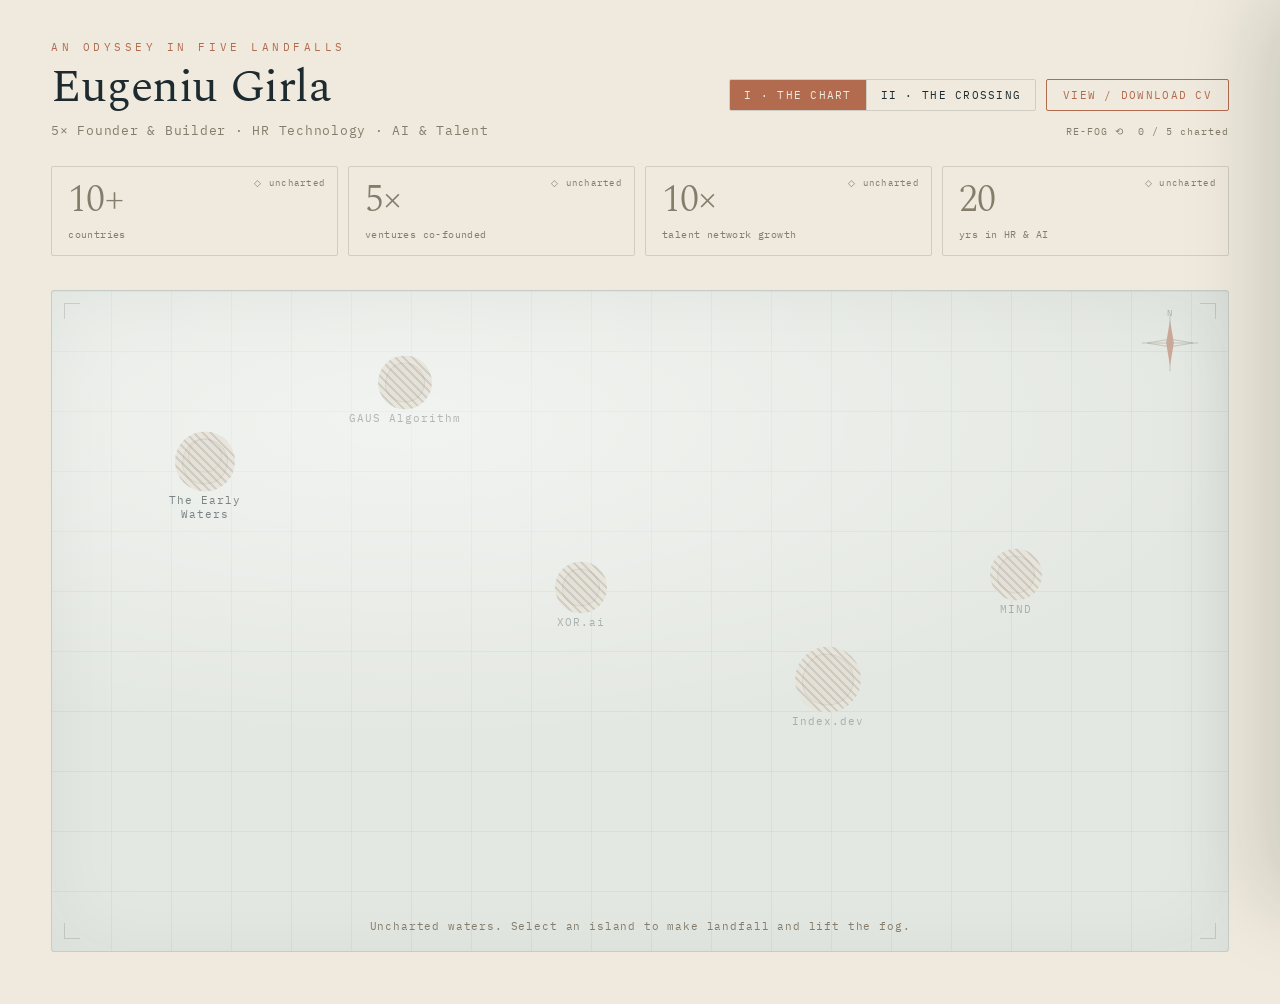
==== index.html @ f1842bf2 "Interactive CV — An Odyssey in Five Landfalls Self-contained static site (index.html): two explore m" ====
<!DOCTYPE html>
<html lang="en">
<head>
<meta charset="utf-8">
<meta name="viewport" content="width=device-width, initial-scale=1">
<title>Eugeniu Girla — An Odyssey in Five Landfalls</title>
<meta name="description" content="Eugeniu Girla — 5× Founder & Builder · HR Technology · AI & Talent. An interactive CV charted across twenty years, from Moldova to Athens.">
<meta property="og:title" content="Eugeniu Girla — An Odyssey in Five Landfalls">
<meta property="og:description" content="5× Founder & Builder · HR Technology · AI & Talent. An interactive CV charted across twenty years.">
<meta property="og:type" content="website">
<link rel="preconnect" href="https://fonts.googleapis.com">
<link rel="preconnect" href="https://fonts.gstatic.com" crossorigin>
<link href="https://fonts.googleapis.com/css2?family=Spectral:ital,wght@0,300;0,400;0,500;0,600;1,300;1,400&family=IBM+Plex+Mono:wght@400;500&display=swap" rel="stylesheet">
<style>
  *{box-sizing:border-box;margin:0;padding:0}
  html,body{width:100%}
  body{background:#efeadd;-webkit-font-smoothing:antialiased;text-rendering:optimizeLegibility;font-family:'Spectral',Georgia,serif}
  button{font-family:inherit;cursor:pointer;border:none;background:none;color:inherit}
  ul{list-style:none}
  ::selection{background:rgba(180,90,55,0.18)}
  a{color:inherit}
  @keyframes odSheen{0%,100%{opacity:.35}50%{opacity:.7}}
  @keyframes odFog{0%{transform:translateX(0)}100%{transform:translateX(6px)}}
  @keyframes odBob{0%,100%{transform:translateY(0)}50%{transform:translateY(-3px)}}
  @keyframes odRing{0%{transform:scale(.75);opacity:.65}100%{transform:scale(2.3);opacity:0}}
  @keyframes odUp{0%{opacity:0;transform:translateY(14px)}100%{opacity:1;transform:translateY(0)}}
  @keyframes odStar{0%,100%{opacity:.25}50%{opacity:.8}}
  @media print{
    .od-noprint{display:none !important}
    #cvModal{position:absolute !important;inset:0 !important;background:#fff !important;padding:0 !important;overflow:visible !important}
    #cvModal .od-cv{box-shadow:none !important;margin:0 !important;max-width:none !important}
    body{background:#fff !important}
  }
</style>
</head>
<body>
<div id="root"></div>

<script>
"use strict";
(function(){

  /* ----------------------------- DATA ----------------------------- */
  const ISLANDS = [
    { id:'origin', short:'The Early Waters', name:'The Early Waters', place:'Moldova · Ukraine · CEE',
      coord:'47°00′N 28°52′E', dates:'2005 – 2020', yr:'2005',
      subtitle:'Where it began — building organizations from blank sheets, long before anyone called it a venture.',
      x:13, y:30, size:46, treasure:{value:'10+',label:'countries'},
      roles:[
        {title:'AIESEC Moldova & Ukraine', period:'2005 – 2008', bullets:['Built AIESEC Moldova from a blank sheet at nineteen — still running today','As VP Talent at AIESEC Ukraine, managed 700+ people across 16 cities']},
        {title:'TalentKapital Ukraine', period:'2008 – 2010', bullets:['Co-Founder & Managing Partner — business simulation-based corporate training']},
        {title:'Kintaly / Târgul de Carieră', period:'2011 – 2019', bullets:["Co-founded one of CEE's largest career-fair businesses; events across 7 countries; sold shares in 2016"]},
        {title:'AND Training', period:'2012 – 2019', bullets:["Trainer at one of Moldova's top academies — 7+ years of leadership, sales, HR & team programs"]},
        {title:'Cluj Tech Society', period:'2019 – 2020', bullets:['IT Recruitment Community Manager for the largest free tech recruitment event in CEE']}
      ]},
    { id:'gaus', short:'GAUS Algorithm', name:'GAUS Algorithm', place:'Estonia',
      coord:'59°26′N 24°45′E', dates:'Jan 2017 – Jan 2020', yr:'2017',
      subtitle:'An AI recruitment startup in Estonia in 2017 — before AI was the world’s obsession.',
      x:30, y:17, size:40, treasure:{value:'5×',label:'ventures co-founded'},
      roles:[
        {title:'Co-Founder & CEO', period:'Jan 2017 – Jan 2020', bullets:["Co-founded one of CEE's first AI-powered IT recruitment platforms — secured funding and a place in a leading Estonian B2B accelerator","Built the matching algorithm from scratch; ran fundraising, product and go-to-market across EU and Baltic markets","Learned the full startup arc firsthand — idea to accelerator to investor conversations to pivot decisions"]}
      ]},
    { id:'xor', short:'XOR.ai', name:'XOR.ai', place:'EMEA Territory',
      coord:'47°30′N 19°02′E', dates:'Jan 2020 – Dec 2021', yr:'2020',
      subtitle:'AI-powered recruitment automation. Clients including IKEA, McDonald’s, Exxon Mobil, ManpowerGroup.',
      x:45, y:48, size:38, treasure:null,
      roles:[
        {title:'EMEA Region Director', period:'Jan 2020 – Dec 2021', bullets:["Built XOR.ai's EMEA territory from zero — no team, no pipeline, no market presence on day one","Closed enterprise accounts including MOL Group as the region's flagship client","Opened conversations about AI recruitment automation with senior HR leaders when most had never heard of it"]}
      ]},
    { id:'index', short:'Index.dev', name:'Index.dev', place:'Athens, Greece',
      coord:'37°59′N 23°44′E', dates:'Jan 2022 – Present', yr:'2022',
      subtitle:'Global platform connecting fast-scaling companies with vetted full-time remote engineers.',
      x:66, y:62, size:52, treasure:{value:'10×',label:'talent network growth'},
      roles:[
        {title:'Global Growth Partner & Board Member', period:'Jan 2025 – Present', bullets:['Drive global growth strategy including M&A — led the Codemotion.us acquisition and its full integration','Own the company’s most strategic client partnerships and revenue relationships, including the Andela partnership','Serve on the Board of Directors, shaping long-term direction and investment decisions']},
        {title:'VP of Talent Platform', period:'Jan 2024 – Feb 2025', bullets:['Grew the supply network from 2,000 to 20,000 vetted professionals — 10× in under two years','Led talent acquisition, vetting pipeline and platform product experience']},
        {title:'VP of Talent', period:'Oct 2022 – Jan 2024', bullets:['Built talent acquisition processes for a rapidly scaling global remote platform serving US, EU & UK companies']},
        {title:'Director of Sourcing', period:'Jan 2022 – Oct 2022', bullets:['Built the sourcing function from scratch as an early growth-team member']}
      ]},
    { id:'mind', short:'MIND', name:'MIND', place:'Athens, Greece',
      coord:'37°58′N 23°43′E', dates:'Jan 2025 – Present', yr:'2025',
      subtitle:'AI Talent & AI Agents platform — an Index.dev spinoff helping companies find and deploy AI talent.',
      x:82, y:46, size:38, treasure:null,
      roles:[
        {title:'Project Manager', period:'Jan 2025 – Present', bullets:['Co-building the go-to-market and operational model for a new AI-focused talent platform spinning out of Index.dev']}
      ]}
  ];

  const CAPABILITIES = ['Markets & Revenue Engines','AI-Powered HR Products','Talent Platforms','M&A & Partnerships','EMEA / CEE / MENA','Startup Ventures','Remote Teams','Training & L&D'];

  const THEME_A = {
    bg:'#efeadd', panel:'#f7f3ea', fg:'#1d2b30', fg2:'#33454b', mut:'#857c6b',
    faint:'rgba(29,43,48,0.05)', line:'rgba(29,43,48,0.15)', acc:'oklch(0.6 0.1 42)', acc2:'oklch(0.6 0.1 232)',
    sea:'#e4e8e2', fog:'rgba(29,43,48,0.12)', fogFill:'rgba(232,228,217,0.86)'
  };
  const THEME_B = {
    bg:'#141d24', panel:'#1b2730', fg:'#ece6d8', fg2:'rgba(236,230,216,0.82)', mut:'rgba(236,230,216,0.5)',
    faint:'rgba(236,230,216,0.07)', line:'rgba(236,230,216,0.18)', acc:'oklch(0.78 0.085 78)', acc2:'oklch(0.78 0.085 78)',
    sea:'#10181e', fog:'rgba(236,230,216,0.16)', fogFill:'rgba(20,29,36,0.82)'
  };
  const themeFor = m => m==='B'? THEME_B : THEME_A;

  function cvSections(){
    const exp = ISLANDS.slice().reverse().filter(i=>i.id!=='origin').map(i=>({
      head:i.name, meta:i.dates+' · '+i.place, sub:i.subtitle,
      bullets:i.roles.flatMap(r=>[r.title+' ('+r.period+')', ...r.bullets])
    }));
    const origin=ISLANDS[0];
    exp.push({head:origin.name, meta:origin.dates+' · '+origin.place, sub:origin.subtitle,
      bullets:origin.roles.map(r=>r.title+' — '+r.bullets.join('; '))});
    return [
      {title:'Profile', entries:[{head:"20 years of starting things",meta:'',sub:"A builder, not a scorekeeper — fluent in the language of HR leaders because he has been one. Currently building at board level at Index.dev and co-leading MIND, its AI talent & agents spinoff.",bullets:[]}]},
      {title:'Experience', entries:exp},
      {title:'Education', entries:[
        {head:'Academia de Studii Economice din Moldova',meta:'2015 – 2020',sub:'BASc, Food Science & Technology',bullets:[]},
        {head:'National College "Gheorghe Lazăr", Bucharest',meta:'1999 – 2003',sub:'Diploma, Social Studies',bullets:[]},
        {head:'AIESEC International',meta:'2004 – 2008',sub:'Leadership & Organisational Development',bullets:[]}
      ]},
      {title:'Certifications & Training', entries:[{head:'',meta:'',sub:'',bullets:[
        'LinkedIn Recruiter: AI-Powered Talent Acquisition','Prompt Engineering: How to Talk to the AIs',
        'Train the Trainers L1 — Edurom, Romania (2005); L2 — AIESEC International, Netherlands (2006)','Attendee — World Staffing Summit 2022'
      ]}]},
      {title:'Languages', entries:[{head:'',meta:'',sub:'',bullets:['English (C2 — Proficient)','Romanian (Native)','Russian (C2 — Proficient)','Ukrainian (B1 — Intermediate)']}]}
    ];
  }

  const ROMAN=['I','II','III','IV','V'];

  /* ----------------------------- STATE ----------------------------- */
  const state = { mode:'A', discovered:[], active:null, view:'journey', hideArrival:false };
  let lastActiveId = undefined;

  /* ----------------------------- HELPERS ----------------------------- */
  function esc(s){ return String(s).replace(/&/g,'&amp;').replace(/</g,'&lt;').replace(/>/g,'&gt;'); }
  function node(html){ const t=document.createElement('template'); t.innerHTML=html.trim(); return t.content.firstElementChild; }

  /* ----------------------------- ACTIONS ----------------------------- */
  function selectIsland(id){
    const idx=ISLANDS.findIndex(i=>i.id===id);
    const disc=state.discovered;
    if(state.mode==='B'){
      const nextIdx=ISLANDS.findIndex(i=>!disc.includes(i.id));
      if(!(disc.includes(id) || idx===nextIdx)) return;
    }
    if(!disc.includes(id)) state.discovered=[...disc,id];
    state.active=id; state.hideArrival=true; update();
  }
  function sail(){ const next=ISLANDS.find(i=>!state.discovered.includes(i.id)); if(next) selectIsland(next.id); }
  function closePanel(){ state.active=null; state.hideArrival=false; update(); }
  function pickMode(m){ state.mode=m; state.active=null; update(); }
  function reset(){ state.discovered=[]; state.active=null; state.hideArrival=false; update(); }
  function openCV(){ state.view='cv'; update(); }
  function closeCV(){ state.view='journey'; update(); }
  function hideArrivalFn(){ state.hideArrival=true; update(); }

  /* ----------------------------- COMPUTE ----------------------------- */
  function compute(){
    const t=themeFor(state.mode); const disc=state.discovered;
    const A=state.mode==='A', B=state.mode==='B';
    const nextIdx=ISLANDS.findIndex(i=>!disc.includes(i.id));
    const allDiscovered = disc.length===ISLANDS.length;
    let lastReached=-1; ISLANDS.forEach((i,k)=>{ if(disc.includes(i.id)) lastReached=k; });

    const isles = ISLANDS.map((i,idx)=>{
      const found = disc.includes(i.id);
      const hint = !found && idx===nextIdx;
      return { idx, found, hint,
        fill: found? t.acc2 : 'rgba(120,120,120,0.25)',
        stroke: found? t.acc2 : t.mut,
        peak: found? t.acc : 'transparent',
        fogOp: found?0:1, labelOp: found?1:(hint?0.55:0.3), coordOp: found?0.9:0,
        nodeFill: found? t.acc : 'transparent',
        nodeStroke: found? t.acc : (hint? t.acc : t.mut),
        nodeGlow: found? '0 0 12px '+t.acc : 'none',
        yrOp: found?0.9:0
      };
    });

    const routePoints = ISLANDS.filter(i=>disc.includes(i.id)).map(i=>i.x+','+i.y).join(' ');
    const treasures = [
      {value:'10+',label:'countries', island:'origin'},
      {value:'5×',label:'ventures co-founded', island:'gaus'},
      {value:'10×',label:'talent network growth', island:'index'},
      {value:'20',label:'yrs in HR & AI', island:null}
    ].map(tr=>{
      const got = tr.island? disc.includes(tr.island) : allDiscovered;
      return {...tr, got,
        bg: got? (B?'rgba(236,230,216,0.05)':'rgba(180,90,55,0.06)') : 'transparent',
        fg: got? t.acc : t.mut, tag: got? t.acc : t.mut,
        stateTxt: got? '◆ secured' : '◇ uncharted'
      };
    });

    const active = state.active ? ISLANDS.find(i=>i.id===state.active) : null;
    const panelOpen = !!active;
    const baseEdge = 100/(ISLANDS.length*2);
    const litFrac = lastReached<0?0: lastReached/(ISLANDS.length-1);
    const shipLeft = lastReached<0? baseEdge : ((lastReached+0.5)/ISLANDS.length*100);
    const nextName = nextIdx>=0? ISLANDS[nextIdx].short : '';

    return {
      t, A, B, isles, treasures, routePoints, active, panelOpen, allDiscovered, lastReached,
      progressText: disc.length+' / '+ISLANDS.length+' charted',
      captionA: allDiscovered? 'All landfalls charted. The route runs from Moldova to Athens.' : 'Uncharted waters. Select an island to make landfall and lift the fog.',
      captionB: allDiscovered? 'The crossing is complete — five landfalls, one builder, twenty years.' : (lastReached<0? 'A linear crossing from the early waters to Athens. Sail one landfall at a time.' : 'Currently at '+ISLANDS[lastReached].short+'. The horizon holds '+(ISLANDS.length-disc.length)+' more.'),
      canSail: !allDiscovered,
      sailLabel: lastReached<0? 'Begin the crossing →' : ('Sail to '+nextName+' →'),
      baseEdge, litFrac, shipLeft,
      showArrival: allDiscovered && !panelOpen && !state.hideArrival && state.view==='journey',
      showCV: state.view==='cv'
    };
  }

  /* ----------------------------- BUILD (once) ----------------------------- */
  const root=document.getElementById('root');
  const R={};

  function buildVars(t){
    return `--bg:${t.bg};--panel:${t.panel};--fg:${t.fg};--fg2:${t.fg2};--mut:${t.mut};--faint:${t.faint};--line:${t.line};--acc:${t.acc};--acc2:${t.acc2};--sea:${t.sea};--fog:${t.fog};--fogFill:${t.fogFill}`;
  }

  function build(){
    const t=THEME_A;
    R.wrap = node(`<div style="${buildVars(t)};min-height:100vh;width:100%;background:var(--bg);color:var(--fg);transition:background .7s ease,color .7s ease;position:relative;overflow:hidden"></div>`);

    // stars (mode B)
    R.stars = node(`<div style="position:absolute;inset:0;pointer-events:none;display:none;background:radial-gradient(1px 1px at 12% 22%,rgba(236,230,216,.7),transparent),radial-gradient(1px 1px at 28% 64%,rgba(236,230,216,.5),transparent),radial-gradient(1px 1px at 47% 14%,rgba(236,230,216,.6),transparent),radial-gradient(1px 1px at 63% 78%,rgba(236,230,216,.45),transparent),radial-gradient(1px 1px at 78% 34%,rgba(236,230,216,.6),transparent),radial-gradient(1px 1px at 88% 60%,rgba(236,230,216,.5),transparent),radial-gradient(1px 1px at 55% 46%,rgba(236,230,216,.4),transparent),radial-gradient(1px 1px at 36% 88%,rgba(236,230,216,.5),transparent);animation:odStar 7s ease-in-out infinite"></div>`);
    R.wrap.appendChild(R.stars);

    buildHeader();
    buildLedger();
    buildStage();
    buildPanel();
    buildArrival();
    buildCV();

    root.appendChild(R.wrap);

    // global escape
    document.addEventListener('keydown',e=>{
      if(e.key!=='Escape') return;
      if(state.view==='cv') closeCV();
      else if(state.active) closePanel();
      else if(!state.hideArrival) hideArrivalFn();
    });
  }

  function buildHeader(){
    R.header = node(`
    <header class="od-noprint" style="position:relative;z-index:5;display:flex;flex-wrap:wrap;gap:18px 32px;align-items:flex-end;justify-content:space-between;padding:clamp(20px,3.4vw,40px) clamp(20px,4vw,56px) 0">
      <div>
        <div style="font-family:'IBM Plex Mono',monospace;font-size:11px;letter-spacing:.32em;text-transform:uppercase;color:var(--acc);margin-bottom:10px">An Odyssey in Five Landfalls</div>
        <h1 style="font-weight:400;font-size:clamp(28px,4.4vw,46px);line-height:1;letter-spacing:-.01em">Eugeniu Girla</h1>
        <div style="font-family:'IBM Plex Mono',monospace;font-size:clamp(10px,1.05vw,12.5px);letter-spacing:.06em;color:var(--mut);margin-top:12px">5× Founder &amp; Builder · HR Technology · AI &amp; Talent</div>
      </div>
      <div style="display:flex;flex-direction:column;align-items:flex-end;gap:14px">
        <div style="display:flex;align-items:center;gap:10px;flex-wrap:wrap;justify-content:flex-end">
          <div style="display:flex;border:1px solid var(--line);border-radius:2px;overflow:hidden">
            <button data-r="segA" style="padding:8px 14px;font-family:'IBM Plex Mono',monospace;font-size:10.5px;letter-spacing:.12em;text-transform:uppercase;transition:.3s">I · The Chart</button>
            <button data-r="segB" style="padding:8px 14px;font-family:'IBM Plex Mono',monospace;font-size:10.5px;letter-spacing:.12em;text-transform:uppercase;border-left:1px solid var(--line);transition:.3s">II · The Crossing</button>
          </div>
          <button data-r="cvBtn" style="padding:8px 16px;border:1px solid var(--acc);border-radius:2px;font-family:'IBM Plex Mono',monospace;font-size:10.5px;letter-spacing:.12em;text-transform:uppercase;color:var(--acc);transition:.3s">View / Download CV</button>
        </div>
        <div style="display:flex;align-items:center;gap:14px">
          <button data-r="summaryBtn" style="font-family:'IBM Plex Mono',monospace;font-size:10px;letter-spacing:.1em;text-transform:uppercase;color:var(--acc);text-decoration:underline;text-underline-offset:3px;display:none">Voyage Summary</button>
          <button data-r="resetBtn" style="font-family:'IBM Plex Mono',monospace;font-size:10px;letter-spacing:.1em;text-transform:uppercase;color:var(--mut)">Re-fog ⟲</button>
          <div data-r="progress" style="font-family:'IBM Plex Mono',monospace;font-size:10px;letter-spacing:.1em;color:var(--mut)"></div>
        </div>
      </div>
    </header>`);
    R.wrap.appendChild(R.header);
    R.segA=R.header.querySelector('[data-r="segA"]');
    R.segB=R.header.querySelector('[data-r="segB"]');
    R.progress=R.header.querySelector('[data-r="progress"]');
    R.summaryBtn=R.header.querySelector('[data-r="summaryBtn"]');
    R.segA.onclick=()=>pickMode('A');
    R.segB.onclick=()=>pickMode('B');
    R.header.querySelector('[data-r="cvBtn"]').onclick=openCV;
    R.header.querySelector('[data-r="resetBtn"]').onclick=reset;
    R.summaryBtn.onclick=()=>{ state.active=null; state.hideArrival=false; update(); };
  }

  function buildLedger(){
    R.ledger = node(`<div class="od-noprint" style="position:relative;z-index:5;display:flex;flex-wrap:wrap;gap:10px;padding:clamp(18px,2.4vw,28px) clamp(20px,4vw,56px) clamp(6px,1.4vw,16px)"></div>`);
    R.treasureEls=[];
    [0,1,2,3].forEach(()=>{
      const el=node(`
      <div style="flex:1 1 150px;min-width:140px;border:1px solid var(--line);border-radius:2px;padding:14px 16px;transition:.5s ease;position:relative;overflow:hidden">
        <div data-r="tag" style="position:absolute;top:10px;right:12px;font-family:'IBM Plex Mono',monospace;font-size:9px;letter-spacing:.14em"></div>
        <div data-r="val" style="font-weight:300;font-size:clamp(26px,3.4vw,38px);line-height:1;letter-spacing:-.02em;transition:.5s"></div>
        <div data-r="lbl" style="font-family:'IBM Plex Mono',monospace;font-size:10px;letter-spacing:.04em;color:var(--mut);margin-top:9px"></div>
      </div>`);
      R.ledger.appendChild(el);
      R.treasureEls.push({box:el, tag:el.querySelector('[data-r="tag"]'), val:el.querySelector('[data-r="val"]'), lbl:el.querySelector('[data-r="lbl"]')});
    });
    R.wrap.appendChild(R.ledger);
  }

  function buildStage(){
    R.main = node(`<main style="position:relative;z-index:4;padding:clamp(6px,1.6vw,18px) clamp(20px,4vw,56px) clamp(28px,4vw,56px)"></main>`);
    buildChart();
    buildCrossing();
    R.main.appendChild(R.chart);
    R.main.appendChild(R.crossing);
    R.wrap.appendChild(R.main);
  }

  function buildChart(){
    const tA=THEME_A;
    R.chart = node(`
    <div style="${buildVars(tA)};position:relative;width:100%;aspect-ratio:16/9;min-height:380px;border:1px solid var(--line);border-radius:3px;background:var(--sea);overflow:hidden;box-shadow:inset 0 0 80px rgba(29,43,48,.05)">
      <div style="position:absolute;inset:0;pointer-events:none;background-image:repeating-linear-gradient(0deg,transparent,transparent 59px,var(--faint) 59px,var(--faint) 60px),repeating-linear-gradient(90deg,transparent,transparent 59px,var(--faint) 59px,var(--faint) 60px)"></div>
      <div style="position:absolute;inset:0;pointer-events:none;background:radial-gradient(120% 80% at 30% 20%,rgba(255,255,255,.5),transparent 60%);animation:odSheen 9s ease-in-out infinite"></div>
      <div style="position:absolute;top:12px;left:12px;width:16px;height:16px;border-top:1px solid var(--line);border-left:1px solid var(--line)"></div>
      <div style="position:absolute;top:12px;right:12px;width:16px;height:16px;border-top:1px solid var(--line);border-right:1px solid var(--line)"></div>
      <div style="position:absolute;bottom:12px;left:12px;width:16px;height:16px;border-bottom:1px solid var(--line);border-left:1px solid var(--line)"></div>
      <div style="position:absolute;bottom:12px;right:12px;width:16px;height:16px;border-bottom:1px solid var(--line);border-right:1px solid var(--line)"></div>
      <div style="position:absolute;top:20px;right:26px;width:64px;height:64px;opacity:.5">
        <svg viewBox="0 0 100 100" style="width:100%;height:100%">
          <line x1="50" y1="6" x2="50" y2="94" stroke="var(--mut)" stroke-width="1"></line>
          <line x1="6" y1="50" x2="94" y2="50" stroke="var(--mut)" stroke-width="1"></line>
          <polygon points="50,14 56,50 50,86 44,50" fill="var(--acc)"></polygon>
          <polygon points="14,50 50,44 86,50 50,56" fill="none" stroke="var(--mut)" stroke-width="1"></polygon>
        </svg>
        <div style="position:absolute;top:-4px;left:50%;transform:translateX(-50%);font-family:'IBM Plex Mono',monospace;font-size:9px;color:var(--mut)">N</div>
      </div>
      <svg viewBox="0 0 100 100" preserveAspectRatio="none" style="position:absolute;inset:0;width:100%;height:100%;pointer-events:none">
        <polyline data-r="route" points="" fill="none" stroke="var(--acc)" stroke-width="1.2" stroke-dasharray="2.4 2.4" vector-effect="non-scaling-stroke" opacity="0.8"></polyline>
      </svg>
      <div data-r="capA" style="position:absolute;left:50%;bottom:18px;transform:translateX(-50%);font-family:'IBM Plex Mono',monospace;font-size:10.5px;letter-spacing:.08em;color:var(--mut);text-align:center;padding:0 16px"></div>
    </div>`);
    R.route=R.chart.querySelector('[data-r="route"]');
    R.capA=R.chart.querySelector('[data-r="capA"]');
    R.chartIsles=ISLANDS.map((i,idx)=>{
      const btn=node(`
      <button style="position:absolute;left:${i.x}%;top:${i.y}%;transform:translate(-50%,-50%);display:flex;flex-direction:column;align-items:center;gap:8px;width:120px">
        <span data-r="ring" style="position:absolute;top:0;width:34px;height:34px;border-radius:50%;border:1px solid var(--acc);animation:odRing 2.4s ease-out infinite;pointer-events:none;display:none"></span>
        <span style="position:relative;width:${i.size}px;height:${i.size}px;display:block;animation:odBob ${3.4+(idx%3)*0.5}s ease-in-out infinite">
          <span data-r="shape" style="position:absolute;inset:0;border-radius:46% 54% 50% 50% / 56% 50% 50% 44%;transition:.6s ease"></span>
          <span data-r="peak" style="position:absolute;inset:34% 30% 30% 40%;border-radius:50%;transition:.6s ease"></span>
          <span data-r="fog" style="position:absolute;inset:-7px;border-radius:50%;background-image:repeating-linear-gradient(45deg,var(--fog),var(--fog) 2px,transparent 2px,transparent 6px);background-color:var(--fogFill);animation:odFog 4s ease-in-out infinite alternate;transition:opacity .7s ease;pointer-events:none"></span>
        </span>
        <span data-r="label" style="font-family:'IBM Plex Mono',monospace;font-size:10.5px;letter-spacing:.1em;color:var(--fg);transition:.6s;text-align:center">${esc(i.short)}</span>
        <span data-r="coord" style="font-family:'IBM Plex Mono',monospace;font-size:8.5px;letter-spacing:.06em;color:var(--mut);transition:.6s">${esc(i.coord)}</span>
      </button>`);
      btn.onclick=()=>selectIsland(i.id);
      R.chart.appendChild(btn);
      return {ring:btn.querySelector('[data-r="ring"]'),shape:btn.querySelector('[data-r="shape"]'),peak:btn.querySelector('[data-r="peak"]'),fog:btn.querySelector('[data-r="fog"]'),label:btn.querySelector('[data-r="label"]'),coord:btn.querySelector('[data-r="coord"]')};
    });
  }

  function buildCrossing(){
    const tB=THEME_B;
    R.crossing = node(`
    <div style="${buildVars(tB)};display:none;position:relative;width:100%;padding:clamp(40px,8vw,90px) 2% clamp(20px,4vw,40px)">
      <div style="position:relative;display:flex;align-items:flex-start;justify-content:space-between;gap:6px">
        <div data-r="base" style="position:absolute;top:13px;height:1px;background:var(--line)"></div>
        <div data-r="lit" style="position:absolute;top:13px;height:1px;background:var(--acc);transform-origin:left center;transition:transform .7s ease;box-shadow:0 0 10px var(--acc)"></div>
        <div data-r="ship" style="position:absolute;top:13px;transform:translate(-50%,-50%);transition:left .7s cubic-bezier(.4,0,.2,1);animation:odBob 3.2s ease-in-out infinite;z-index:3">
          <svg viewBox="0 0 24 24" style="width:22px;height:22px"><polygon points="12,3 19,20 12,16 5,20" fill="var(--acc)"></polygon></svg>
        </div>
        <div data-r="nodes" style="display:contents"></div>
      </div>
      <div style="display:flex;flex-direction:column;align-items:center;gap:18px;margin-top:clamp(34px,5vw,60px)">
        <div data-r="capB" style="font-family:'IBM Plex Mono',monospace;font-size:10.5px;letter-spacing:.1em;color:var(--mut);text-align:center;max-width:520px;line-height:1.7"></div>
        <button data-r="sail" style="padding:13px 30px;border:1px solid var(--acc);border-radius:2px;font-family:'IBM Plex Mono',monospace;font-size:11px;letter-spacing:.16em;text-transform:uppercase;color:var(--bg);background:var(--acc);transition:.3s"></button>
      </div>
    </div>`);
    R.base=R.crossing.querySelector('[data-r="base"]');
    R.lit=R.crossing.querySelector('[data-r="lit"]');
    R.ship=R.crossing.querySelector('[data-r="ship"]');
    R.capB=R.crossing.querySelector('[data-r="capB"]');
    R.sail=R.crossing.querySelector('[data-r="sail"]');
    R.sail.onclick=sail;
    const nodesWrap=R.crossing.querySelector('[data-r="nodes"]');
    R.crossIsles=ISLANDS.map(i=>{
      const btn=node(`
      <button style="flex:1 1 0;position:relative;z-index:2;display:flex;flex-direction:column;align-items:center;gap:14px;padding-top:0">
        <span style="position:relative;width:26px;height:26px;display:flex;align-items:center;justify-content:center">
          <span data-r="ring" style="position:absolute;width:26px;height:26px;border-radius:50%;border:1px solid var(--acc);animation:odRing 2.4s ease-out infinite;display:none"></span>
          <span data-r="dot" style="width:13px;height:13px;border-radius:50%;transition:.5s"></span>
        </span>
        <span data-r="coord" style="font-family:'IBM Plex Mono',monospace;font-size:8.5px;letter-spacing:.06em;color:var(--mut);transition:.5s">${esc(i.coord)}</span>
        <span data-r="label" style="font-weight:400;font-size:clamp(12px,1.4vw,16px);color:var(--fg);transition:.5s;text-align:center;line-height:1.25">${esc(i.short)}</span>
        <span data-r="yr" style="font-family:'IBM Plex Mono',monospace;font-size:9px;letter-spacing:.05em;color:var(--mut);transition:.5s">${esc(i.yr)}</span>
      </button>`);
      btn.onclick=()=>selectIsland(i.id);
      nodesWrap.appendChild(btn);
      return {ring:btn.querySelector('[data-r="ring"]'),dot:btn.querySelector('[data-r="dot"]'),coord:btn.querySelector('[data-r="coord"]'),label:btn.querySelector('[data-r="label"]'),yr:btn.querySelector('[data-r="yr"]')};
    });
  }

  function buildPanel(){
    R.backdrop = node(`<div class="od-noprint" style="position:fixed;inset:0;z-index:40;background:rgba(15,20,24,.34);opacity:0;pointer-events:none;transition:opacity .5s ease"></div>`);
    R.backdrop.onclick=closePanel;
    R.panel = node(`<aside class="od-noprint" style="${buildVars(THEME_A)};color:var(--fg)"></aside>`);
    R.panelInner = node(`<div></div>`);
    R.panel.appendChild(R.panelInner);
    R.wrap.appendChild(R.backdrop);
    R.wrap.appendChild(R.panel);
  }

  function buildArrival(){
    const t=THEME_A;
    R.arrival = node(`
    <div class="od-noprint" style="${buildVars(t)};position:fixed;inset:0;z-index:60;background:rgba(15,20,24,.5);display:none;align-items:center;justify-content:center;padding:24px">
      <div data-r="card" style="width:min(660px,94vw);max-height:90vh;overflow-y:auto;background:var(--panel);color:var(--fg);border:1px solid var(--line);border-radius:3px;padding:clamp(30px,4vw,52px);box-shadow:0 30px 90px rgba(15,20,24,.3)">
        <div style="font-family:'IBM Plex Mono',monospace;font-size:10.5px;letter-spacing:.22em;text-transform:uppercase;color:var(--acc);margin-bottom:16px">Landfall · Athens, Present Day</div>
        <h2 style="font-weight:300;font-size:clamp(26px,3.6vw,40px);line-height:1.1;letter-spacing:-.01em;margin-bottom:20px">The voyage, charted in full.</h2>
        <p style="font-weight:300;font-size:clamp(15px,1.7vw,17px);line-height:1.6;color:var(--fg2);margin-bottom:26px;text-wrap:pretty">Twenty years of starting things — from a blank-sheet AIESEC chapter at nineteen to an AI startup before the world's obsession, to building EMEA territories and a board seat. Not a scorekeeper. A builder who speaks the language of HR leaders fluently, because he has been one.</p>
        <div style="display:flex;flex-wrap:wrap;gap:8px;margin-bottom:30px">
          ${CAPABILITIES.map(cap=>`<span style="font-family:'IBM Plex Mono',monospace;font-size:10px;letter-spacing:.04em;color:var(--fg2);border:1px solid var(--line);border-radius:2px;padding:6px 11px">${esc(cap)}</span>`).join('')}
        </div>
        <div style="height:1px;background:var(--line);margin-bottom:24px"></div>
        <div style="display:flex;flex-wrap:wrap;gap:18px 28px;align-items:center;justify-content:space-between">
          <div style="display:flex;flex-direction:column;gap:6px;font-family:'IBM Plex Mono',monospace;font-size:11.5px;color:var(--fg2)">
            <a href="mailto:eugen.girla@gmail.com" style="color:var(--fg2);text-decoration:none">✉ eugen.girla@gmail.com</a>
            <a href="https://www.linkedin.com/in/eugenegarla" target="_blank" rel="noopener" style="color:var(--fg2);text-decoration:none">in/eugenegarla ↗</a>
            <span style="color:var(--mut)">+373 694 101 63 · Athens, GR</span>
          </div>
          <div style="display:flex;gap:10px">
            <button data-r="revisit" style="padding:12px 20px;border:1px solid var(--line);border-radius:2px;font-family:'IBM Plex Mono',monospace;font-size:10.5px;letter-spacing:.12em;text-transform:uppercase;color:var(--fg)">Revisit Chart</button>
            <button data-r="arrCV" style="padding:12px 22px;border:1px solid var(--acc);border-radius:2px;font-family:'IBM Plex Mono',monospace;font-size:10.5px;letter-spacing:.12em;text-transform:uppercase;color:var(--bg);background:var(--acc)">View / Download CV</button>
          </div>
        </div>
      </div>
    </div>`);
    R.arrival.onclick=hideArrivalFn;
    R.arrival.querySelector('[data-r="card"]').onclick=e=>e.stopPropagation();
    R.arrival.querySelector('[data-r="revisit"]').onclick=hideArrivalFn;
    R.arrival.querySelector('[data-r="arrCV"]').onclick=openCV;
    R.wrap.appendChild(R.arrival);
  }

  function buildCV(){
    R.cv = node(`
    <div id="cvModal" style="position:fixed;inset:0;z-index:80;background:rgba(15,20,24,.55);overflow-y:auto;padding:clamp(16px,3vw,44px);display:none">
      <div class="od-cv" style="max-width:820px;margin:0 auto;background:#fdfbf6;color:#1d2b30;border-radius:3px;padding:clamp(34px,5vw,64px);box-shadow:0 30px 90px rgba(15,20,24,.35)">
        <div class="od-noprint" style="display:flex;justify-content:flex-end;gap:10px;margin-bottom:24px">
          <button data-r="print" style="padding:10px 18px;border:1px solid oklch(0.6 0.1 42);border-radius:2px;font-family:'IBM Plex Mono',monospace;font-size:10.5px;letter-spacing:.12em;text-transform:uppercase;color:oklch(0.6 0.1 42)">Print / Save PDF</button>
          <button data-r="cvClose" style="padding:10px 18px;border:1px solid rgba(29,43,48,.2);border-radius:2px;font-family:'IBM Plex Mono',monospace;font-size:10.5px;letter-spacing:.12em;text-transform:uppercase;color:#1d2b30">Close ✕</button>
        </div>
        <h1 style="font-weight:400;font-size:34px;letter-spacing:-.01em;margin-bottom:6px">Eugeniu Girla</h1>
        <div style="font-family:'IBM Plex Mono',monospace;font-size:11px;letter-spacing:.05em;color:oklch(0.6 0.1 42);margin-bottom:6px">5× Founder &amp; Builder · HR Technology · AI &amp; Talent</div>
        <div style="font-family:'IBM Plex Mono',monospace;font-size:10.5px;color:#857c6b;margin-bottom:26px">Athens, Greece · eugen.girla@gmail.com · +373 694 101 63 · in/eugenegarla</div>
        <div style="height:2px;background:#1d2b30;margin-bottom:22px"></div>
        <div data-r="cvSecs"></div>
      </div>
    </div>`);
    const secWrap=R.cv.querySelector('[data-r="cvSecs"]');
    cvSections().forEach(sec=>{
      secWrap.appendChild(node(`
      <div style="margin-bottom:26px">
        <div style="font-family:'IBM Plex Mono',monospace;font-size:11px;letter-spacing:.18em;text-transform:uppercase;color:oklch(0.6 0.1 42);margin-bottom:14px">${esc(sec.title)}</div>
        ${sec.entries.map(e=>`
          <div style="margin-bottom:14px">
            <div style="display:flex;flex-wrap:wrap;gap:4px 14px;align-items:baseline;justify-content:space-between">
              <div style="font-weight:500;font-size:15px">${esc(e.head)}</div>
              <div style="font-family:'IBM Plex Mono',monospace;font-size:10px;color:#857c6b">${esc(e.meta)}</div>
            </div>
            ${e.sub?`<div style="font-style:italic;font-weight:300;font-size:13px;color:#4a5860;margin-top:3px">${esc(e.sub)}</div>`:''}
            ${e.bullets.map(b=>`<div style="display:flex;gap:9px;font-weight:300;font-size:13px;line-height:1.5;color:#33454b;margin-top:6px"><span style="flex:none;margin-top:7px;width:4px;height:4px;transform:rotate(45deg);background:oklch(0.6 0.1 42)"></span><span style="text-wrap:pretty">${esc(b)}</span></div>`).join('')}
          </div>`).join('')}
      </div>`));
    });
    R.cv.querySelector('[data-r="print"]').onclick=()=>window.print();
    R.cv.querySelector('[data-r="cvClose"]').onclick=closeCV;
    R.wrap.appendChild(R.cv);
  }

  /* ----------------------------- UPDATE (per state) ----------------------------- */
  function update(){
    const v=compute(); const t=v.t;

    // theme vars on wrapper, panel, arrival
    setVars(R.wrap, t); setVars(R.panel, t); setVars(R.arrival, t);

    R.stars.style.display = v.B? 'block':'none';

    // header
    R.progress.textContent = v.progressText;
    R.summaryBtn.style.display = v.allDiscovered? 'inline-block':'none';
    R.segA.style.background = v.A? t.acc:'transparent';
    R.segA.style.color = v.A? t.bg:t.fg;
    R.segB.style.background = v.B? t.acc:'transparent';
    R.segB.style.color = v.B? t.bg:t.fg;

    // ledger
    v.treasures.forEach((tr,i)=>{
      const e=R.treasureEls[i];
      e.box.style.background=tr.bg;
      e.tag.textContent=tr.stateTxt; e.tag.style.color=tr.tag;
      e.val.textContent=tr.value; e.val.style.color=tr.fg;
      e.lbl.textContent=tr.label;
    });

    // stage toggle
    R.chart.style.display = v.A? 'block':'none';
    R.crossing.style.display = v.B? 'block':'none';

    // chart islands (always theme A — visuals state-driven)
    if(v.A){
      R.route.setAttribute('points', v.routePoints);
      R.capA.textContent=v.captionA;
      v.isles.forEach((isl,i)=>{
        const e=R.chartIsles[i];
        e.ring.style.display = isl.hint? 'block':'none';
        e.shape.style.background = isl.fill;
        e.shape.style.border = '1px solid '+isl.stroke;
        e.peak.style.background = isl.peak;
        e.fog.style.opacity = isl.fogOp;
        e.label.style.opacity = isl.labelOp;
        e.coord.style.opacity = isl.coordOp;
      });
    }

    // crossing nodes
    if(v.B){
      R.base.style.left=v.baseEdge+'%'; R.base.style.right=v.baseEdge+'%';
      R.lit.style.left=v.baseEdge+'%'; R.lit.style.right=v.baseEdge+'%';
      R.lit.style.transform='scaleX('+v.litFrac+')';
      R.ship.style.left=v.shipLeft+'%';
      R.capB.textContent=v.captionB;
      R.sail.style.display=v.canSail?'inline-block':'none';
      R.sail.textContent=v.sailLabel;
      v.isles.forEach((isl,i)=>{
        const e=R.crossIsles[i];
        e.ring.style.display=isl.hint?'block':'none';
        e.dot.style.background=isl.nodeFill;
        e.dot.style.border='1px solid '+isl.nodeStroke;
        e.dot.style.boxShadow=isl.nodeGlow;
        e.coord.style.opacity=isl.coordOp;
        e.label.style.opacity=isl.labelOp;
        e.yr.style.opacity=isl.yrOp;
      });
    }

    // panel
    const open=v.panelOpen;
    R.panel.style.cssText = panelCss(v, t, open);
    setVars(R.panel, t); R.panel.style.color=t.fg;
    R.backdrop.style.opacity = open?1:0;
    R.backdrop.style.pointerEvents = open?'auto':'none';
    if(v.active && state.active!==lastActiveId){
      renderPanelContent(v.active, t);
    }
    lastActiveId = state.active;

    // arrival + cv
    R.arrival.style.display = v.showArrival? 'flex':'none';
    R.cv.style.display = v.showCV? 'block':'none';
  }

  function setVars(el,t){
    el.style.setProperty('--bg',t.bg); el.style.setProperty('--panel',t.panel);
    el.style.setProperty('--fg',t.fg); el.style.setProperty('--fg2',t.fg2);
    el.style.setProperty('--mut',t.mut); el.style.setProperty('--faint',t.faint);
    el.style.setProperty('--line',t.line); el.style.setProperty('--acc',t.acc);
    el.style.setProperty('--acc2',t.acc2); el.style.setProperty('--sea',t.sea);
    el.style.setProperty('--fog',t.fog); el.style.setProperty('--fogFill',t.fogFill);
  }

  function panelCss(v, t, open){
    if(v.A){
      return `position:fixed;top:0;right:0;z-index:50;height:100vh;width:min(460px,94vw);overflow-y:auto;background:${t.panel};border-left:1px solid ${t.line};box-shadow:-30px 0 80px rgba(15,20,24,.18);transform:translateX(${open?'0':'104%'});transition:transform .55s cubic-bezier(.4,0,.2,1);color:${t.fg}`;
    }
    return `position:fixed;top:50%;left:50%;z-index:50;width:min(580px,94vw);max-height:86vh;overflow-y:auto;background:${t.panel};border:1px solid ${t.line};border-radius:3px;box-shadow:0 30px 90px rgba(15,20,24,.4);transform:translate(-50%,-50%) scale(${open?'1':'.94'});opacity:${open?'1':'0'};pointer-events:${open?'auto':'none'};transition:.5s cubic-bezier(.4,0,.2,1);color:${t.fg}`;
  }

  function renderPanelContent(active, t){
    const idxLabel = ROMAN[ISLANDS.findIndex(i=>i.id===active.id)];
    R.panel.innerHTML = `
      <div style="display:flex;flex-direction:column;padding:clamp(28px,3vw,44px)">
        <div style="display:flex;align-items:center;justify-content:space-between;margin-bottom:26px">
          <div style="font-family:'IBM Plex Mono',monospace;font-size:10px;letter-spacing:.16em;text-transform:uppercase;color:${t.acc}">${esc(idxLabel)} · Landfall</div>
          <button data-r="pclose" style="font-family:'IBM Plex Mono',monospace;font-size:11px;letter-spacing:.1em;color:${t.mut}">Close ✕</button>
        </div>
        <div style="font-family:'IBM Plex Mono',monospace;font-size:10px;letter-spacing:.08em;color:${t.mut};margin-bottom:8px">${esc(active.coord)} · ${esc(active.place)}</div>
        <h2 style="font-weight:400;font-size:clamp(28px,3.6vw,40px);line-height:1.04;letter-spacing:-.01em;margin-bottom:6px">${esc(active.name)}</h2>
        <div style="font-family:'IBM Plex Mono',monospace;font-size:11px;letter-spacing:.06em;color:${t.acc};margin-bottom:18px">${esc(active.dates)}</div>
        <p style="font-style:italic;font-weight:300;font-size:clamp(15px,1.7vw,18px);line-height:1.55;color:${t.fg};margin-bottom:26px">${esc(active.subtitle)}</p>
        ${active.treasure?`<div style="display:inline-flex;align-self:flex-start;align-items:baseline;gap:10px;border:1px solid ${t.acc};border-radius:2px;padding:9px 14px;margin-bottom:28px">
          <span style="font-weight:400;font-size:20px;color:${t.acc}">${esc(active.treasure.value)}</span>
          <span style="font-family:'IBM Plex Mono',monospace;font-size:9.5px;letter-spacing:.08em;color:${t.mut};text-transform:uppercase">treasure secured · ${esc(active.treasure.label)}</span>
        </div>`:''}
        <div style="height:1px;background:${t.line};margin-bottom:24px"></div>
        ${active.roles.map(role=>`
          <div style="margin-bottom:24px">
            <div style="display:flex;flex-wrap:wrap;gap:4px 14px;align-items:baseline;justify-content:space-between;margin-bottom:10px">
              <div style="font-weight:500;font-size:16px;letter-spacing:-.005em">${esc(role.title)}</div>
              <div style="font-family:'IBM Plex Mono',monospace;font-size:10px;letter-spacing:.05em;color:${t.mut}">${esc(role.period)}</div>
            </div>
            <ul style="display:flex;flex-direction:column;gap:9px">
              ${role.bullets.map(b=>`<li style="display:flex;gap:11px;font-weight:300;font-size:14px;line-height:1.55;color:${t.fg2}"><span style="flex:none;margin-top:8px;width:5px;height:5px;transform:rotate(45deg);background:${t.acc}"></span><span style="text-wrap:pretty">${esc(b)}</span></li>`).join('')}
            </ul>
          </div>`).join('')}
      </div>`;
    R.panel.querySelector('[data-r="pclose"]').onclick=closePanel;
  }

  /* ----------------------------- INIT ----------------------------- */
  build();
  update();
})();
</script>
</body>
</html>
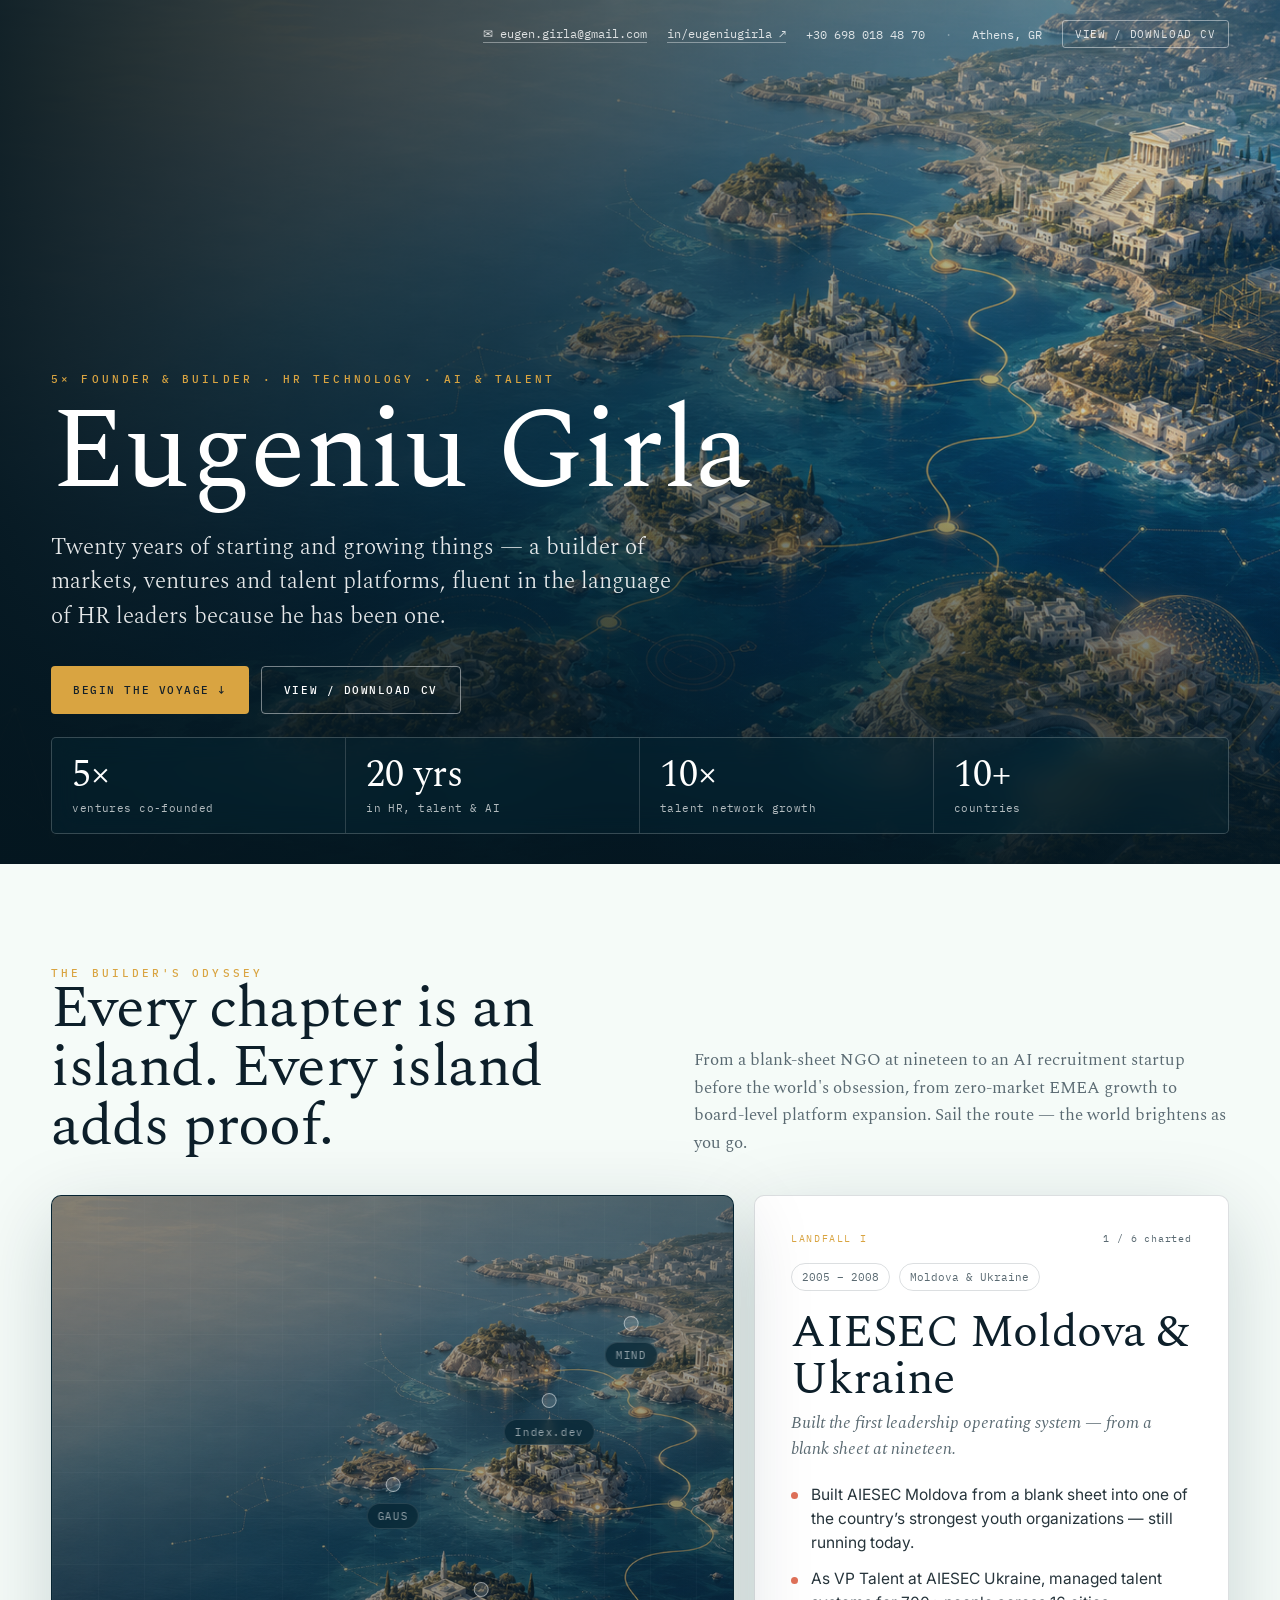
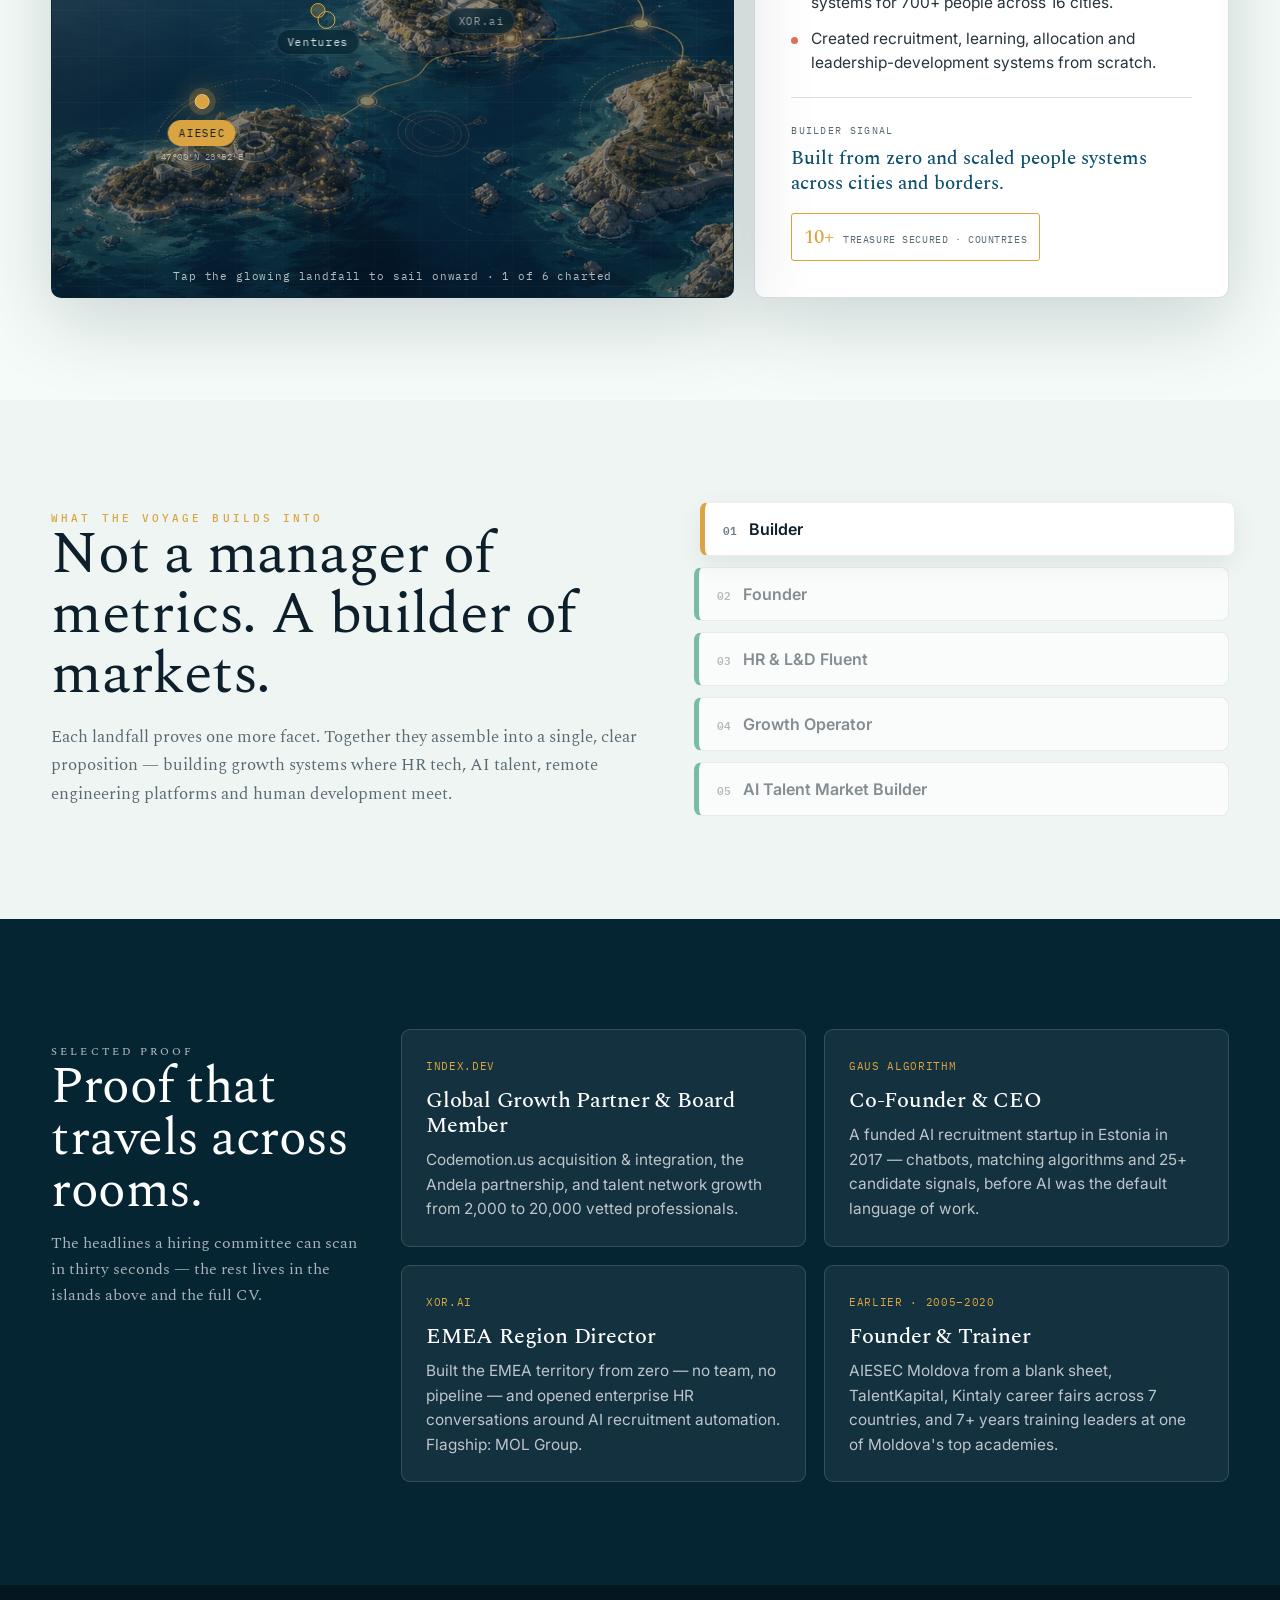
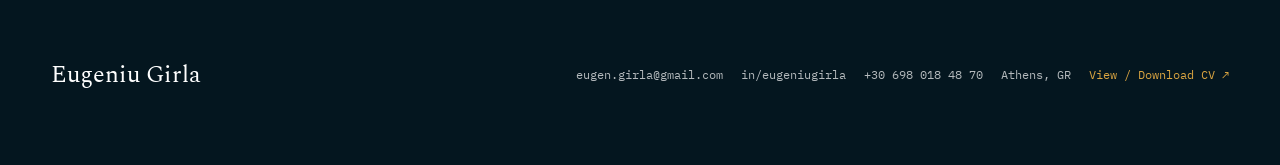
==== commit 7a60b894: "Promote v2 Odyssey CV as homepage" ====
--- a/index.html
+++ b/index.html
@@ -3,604 +3,504 @@
 <head>
 <meta charset="utf-8">
 <meta name="viewport" content="width=device-width, initial-scale=1">
-<title>Eugeniu Girla — An Odyssey in Five Landfalls</title>
-<meta name="description" content="Eugeniu Girla — 5× Founder & Builder · HR Technology · AI & Talent. An interactive CV charted across twenty years, from Moldova to Athens.">
-<meta property="og:title" content="Eugeniu Girla — An Odyssey in Five Landfalls">
-<meta property="og:description" content="5× Founder & Builder · HR Technology · AI & Talent. An interactive CV charted across twenty years.">
+<title>Eugeniu Girla — The Builder's Odyssey</title>
+<meta name="description" content="Eugeniu Girla — 5× Founder & Builder · HR Technology · AI & Talent. An interactive voyage across twenty years of building, from Moldova to Athens.">
+<meta property="og:title" content="Eugeniu Girla — The Builder's Odyssey">
+<meta property="og:description" content="5× Founder & Builder · HR Technology · AI & Talent. Twenty years of building, charted as a voyage.">
+<meta property="og:image" content="assets/aegean-journey-map.png">
 <meta property="og:type" content="website">
 <link rel="preconnect" href="https://fonts.googleapis.com">
 <link rel="preconnect" href="https://fonts.gstatic.com" crossorigin>
-<link href="https://fonts.googleapis.com/css2?family=Spectral:ital,wght@0,300;0,400;0,500;0,600;1,300;1,400&family=IBM+Plex+Mono:wght@400;500&display=swap" rel="stylesheet">
+<link href="https://fonts.googleapis.com/css2?family=Spectral:ital,wght@0,300;0,400;0,500;0,600;1,300;1,400&family=Inter:wght@400;500;600;700;800&family=IBM+Plex+Mono:wght@400;500&display=swap" rel="stylesheet">
 <style>
+  :root{
+    --ink:#0d1f2a; --muted:#5a6a72; --sea:#0d4f6d; --deep:#062533; --abyss:#04161f;
+    --foam:#f5fbf8; --paper:#ffffff; --gold:#d9a441; --gold-soft:#e9c477; --coral:#dd6f57; --mint:#79bba7;
+    --line:rgba(13,31,42,.14); --line-soft:rgba(13,31,42,.08);
+    --shadow:0 22px 80px rgba(6,37,51,.18);
+    --mono:'IBM Plex Mono',ui-monospace,monospace;
+    --serif:'Spectral',Georgia,serif;
+    --sans:'Inter',ui-sans-serif,system-ui,-apple-system,sans-serif;
+  }
   *{box-sizing:border-box;margin:0;padding:0}
-  html,body{width:100%}
-  body{background:#efeadd;-webkit-font-smoothing:antialiased;text-rendering:optimizeLegibility;font-family:'Spectral',Georgia,serif}
-  button{font-family:inherit;cursor:pointer;border:none;background:none;color:inherit}
+  html{scroll-behavior:smooth}
+  body{color:var(--ink);background:var(--foam);font-family:var(--sans);-webkit-font-smoothing:antialiased;text-rendering:optimizeLegibility;overflow-x:hidden}
+  a{color:inherit;text-decoration:none}
+  button{font:inherit;cursor:pointer;border:none;background:none;color:inherit}
   ul{list-style:none}
-  ::selection{background:rgba(180,90,55,0.18)}
-  a{color:inherit}
-  @keyframes odSheen{0%,100%{opacity:.35}50%{opacity:.7}}
-  @keyframes odFog{0%{transform:translateX(0)}100%{transform:translateX(6px)}}
-  @keyframes odBob{0%,100%{transform:translateY(0)}50%{transform:translateY(-3px)}}
-  @keyframes odRing{0%{transform:scale(.75);opacity:.65}100%{transform:scale(2.3);opacity:0}}
-  @keyframes odUp{0%{opacity:0;transform:translateY(14px)}100%{opacity:1;transform:translateY(0)}}
-  @keyframes odStar{0%,100%{opacity:.25}50%{opacity:.8}}
+  ::selection{background:rgba(217,164,65,.28)}
+  .eyebrow{font-family:var(--mono);font-size:11px;letter-spacing:.28em;text-transform:uppercase;color:var(--gold);font-weight:500}
+  h1,h2,h3{font-family:var(--serif);font-weight:400;letter-spacing:-.01em}
+
+  @keyframes odRing{0%{transform:translate(-50%,-50%) scale(.7);opacity:.7}100%{transform:translate(-50%,-50%) scale(2.4);opacity:0}}
+  @keyframes odPulse{0%,100%{box-shadow:0 0 0 0 rgba(217,164,65,.5),0 0 18px rgba(217,164,65,.6)}50%{box-shadow:0 0 0 6px rgba(217,164,65,0),0 0 26px rgba(217,164,65,.85)}}
+  @keyframes odUp{0%{opacity:0;transform:translateY(16px)}100%{opacity:1;transform:translateY(0)}}
+  @keyframes odDraw{to{stroke-dashoffset:0}}
+
+  /* ---------------- HERO ---------------- */
+  .hero{position:relative;min-height:96vh;display:grid;align-items:end;padding:24px clamp(18px,4vw,64px) 150px;color:#fff;isolation:isolate;overflow:hidden}
+  .hero-map,.hero-shade{position:absolute;inset:0}
+  .hero-map{width:100%;height:100%;object-fit:cover;z-index:-3}
+  .hero-shade{z-index:-2;background:
+    linear-gradient(90deg,rgba(4,22,31,.94) 0%,rgba(4,22,31,.66) 40%,rgba(4,22,31,.08) 100%),
+    linear-gradient(0deg,rgba(4,22,31,.92) 0%,rgba(4,22,31,0) 46%)}
+  .topbar{position:absolute;top:0;left:0;right:0;z-index:5;display:flex;flex-wrap:wrap;gap:8px 20px;align-items:center;justify-content:flex-end;padding:20px clamp(18px,4vw,64px);font-family:var(--mono);font-size:12px;color:rgba(255,255,255,.82)}
+  .topbar a,.topbar span{display:inline-flex;align-items:center;gap:6px}
+  .topbar a{border-bottom:1px solid rgba(255,255,255,.38);padding-bottom:1px;transition:border-color .2s,color .2s}
+  .topbar a:hover{color:#fff;border-color:var(--gold)}
+  .topbar .sep{opacity:.4}
+  .topbar .cvlink{border:1px solid rgba(255,255,255,.45);border-radius:3px;padding:6px 12px;letter-spacing:.08em;text-transform:uppercase;font-size:10.5px}
+  .topbar .cvlink:hover{background:var(--gold);border-color:var(--gold);color:#142029}
+
+  .hero-content{width:min(880px,100%);animation:odUp .8s ease both}
+  .hero h1{font-size:clamp(3.4rem,9vw,7.4rem);line-height:.9;margin:14px 0 0;font-weight:400}
+  .hero-copy{width:min(640px,100%);margin:26px 0 0;color:rgba(255,255,255,.9);font-size:clamp(1.1rem,2.1vw,1.45rem);line-height:1.5;font-weight:300;font-family:var(--serif)}
+  .hero-actions{display:flex;flex-wrap:wrap;gap:12px;margin-top:32px}
+  .btn{display:inline-flex;min-height:48px;align-items:center;justify-content:center;border-radius:4px;padding:0 22px;font-family:var(--mono);font-size:11px;letter-spacing:.14em;text-transform:uppercase;font-weight:500;transition:.25s}
+  .btn-primary{background:var(--gold);color:#142029}
+  .btn-primary:hover{background:var(--gold-soft);transform:translateY(-1px)}
+  .btn-ghost{border:1px solid rgba(255,255,255,.45);color:#fff;backdrop-filter:blur(8px)}
+  .btn-ghost:hover{border-color:var(--gold);color:var(--gold)}
+
+  .signal-strip{position:absolute;left:clamp(18px,4vw,64px);right:clamp(18px,4vw,64px);bottom:30px;z-index:4;display:grid;grid-template-columns:repeat(4,minmax(0,1fr));border:1px solid rgba(255,255,255,.2);border-radius:5px;background:rgba(6,37,51,.46);backdrop-filter:blur(14px);overflow:hidden}
+  .signal-strip div{padding:18px 20px;border-right:1px solid rgba(255,255,255,.16)}
+  .signal-strip div:last-child{border-right:0}
+  .signal-strip strong{display:block;font-family:var(--serif);font-size:clamp(1.7rem,3vw,2.4rem);line-height:1;color:#fff;font-weight:400}
+  .signal-strip span{display:block;margin-top:7px;font-family:var(--mono);font-size:11px;letter-spacing:.04em;color:rgba(255,255,255,.7)}
+
+  /* ---------------- JOURNEY ---------------- */
+  .journey,.synthesis,.proof{padding:clamp(56px,8vw,104px) clamp(18px,4vw,64px)}
+  .sec-head{display:grid;grid-template-columns:minmax(0,1.05fr) minmax(280px,.95fr);gap:clamp(24px,4vw,60px);align-items:end}
+  .sec-head h2{font-size:clamp(2.1rem,4.6vw,4rem);line-height:1}
+  .sec-head>p:last-child{color:var(--muted);font-size:1.06rem;line-height:1.62;font-family:var(--serif)}
+
+  .console{display:grid;grid-template-columns:minmax(0,1.18fr) minmax(330px,.82fr);gap:20px;margin-top:38px;align-items:stretch}
+  .map-panel{position:relative;min-height:540px;border:1px solid var(--line);border-radius:10px;overflow:hidden;background:var(--deep);box-shadow:var(--shadow)}
+  .map-img{position:absolute;inset:0;width:100%;height:100%;object-fit:cover;transition:filter 1s ease;filter:brightness(.62) saturate(.72) contrast(1.02)}
+  .map-haze{position:absolute;inset:0;background:radial-gradient(120% 90% at 70% 25%,rgba(4,22,31,.1),rgba(4,22,31,.62));transition:opacity 1s ease;pointer-events:none}
+  .map-grid{position:absolute;inset:0;pointer-events:none;background-image:linear-gradient(rgba(255,255,255,.05) 1px,transparent 1px),linear-gradient(90deg,rgba(255,255,255,.045) 1px,transparent 1px);background-size:46px 46px;opacity:.5}
+  .route-svg{position:absolute;inset:0;width:100%;height:100%;pointer-events:none}
+  .route-svg polyline{fill:none;stroke:var(--gold);stroke-width:1.1;stroke-dasharray:2.4 2.4;vector-effect:non-scaling-stroke;opacity:.9;filter:drop-shadow(0 0 6px rgba(217,164,65,.5))}
+
+  .island{position:absolute;left:var(--x);top:var(--y);transform:translate(-50%,-50%);display:flex;flex-direction:column;align-items:center;z-index:2}
+  .island .ring{position:absolute;left:50%;top:8px;width:18px;height:18px;border-radius:50%;border:1px solid var(--gold);animation:odRing 2.4s ease-out infinite;pointer-events:none;display:none}
+  .island .node{width:15px;height:15px;border-radius:50%;background:rgba(255,255,255,.14);border:1.5px solid rgba(255,255,255,.45);transition:.5s;position:relative;z-index:1}
+  .island.found .node{background:var(--gold);border-color:var(--gold-soft);animation:odPulse 2.8s ease-in-out infinite}
+  .island.next .node{border-color:var(--gold);background:rgba(217,164,65,.25)}
+  .island .pill{margin-top:11px;padding:5px 10px;border-radius:999px;background:rgba(6,37,51,.72);backdrop-filter:blur(4px);color:rgba(255,255,255,.55);font-family:var(--mono);font-size:10.5px;letter-spacing:.06em;white-space:nowrap;transition:.5s;border:1px solid rgba(255,255,255,.12)}
+  .island.found .pill{color:#fff;border-color:rgba(217,164,65,.5)}
+  .island.next .pill{color:rgba(255,255,255,.85)}
+  .island .coord{margin-top:5px;font-family:var(--mono);font-size:8.5px;letter-spacing:.06em;color:rgba(255,255,255,.55);opacity:0;transition:.5s}
+  .island.found .coord{opacity:1}
+  .island.active .node{box-shadow:0 0 0 6px rgba(217,164,65,.2),0 0 26px rgba(217,164,65,.9)}
+  .island.active .pill{background:var(--gold);color:#142029;border-color:var(--gold)}
+
+  .map-hint{position:absolute;left:0;right:0;bottom:14px;text-align:center;font-family:var(--mono);font-size:10.5px;letter-spacing:.08em;color:rgba(255,255,255,.7);pointer-events:none;padding:0 16px}
+
+  .chapter-panel{display:flex;flex-direction:column;min-height:540px;padding:clamp(24px,3vw,36px);border:1px solid var(--line);border-radius:10px;background:var(--paper);box-shadow:var(--shadow)}
+  .chap-top{display:flex;align-items:center;justify-content:space-between;gap:10px;margin-bottom:18px}
+  .chap-idx{font-family:var(--mono);font-size:10px;letter-spacing:.16em;text-transform:uppercase;color:var(--gold)}
+  .chap-prog{font-family:var(--mono);font-size:10px;letter-spacing:.08em;color:var(--muted)}
+  .chap-meta{display:flex;flex-wrap:wrap;gap:9px;margin-bottom:18px}
+  .chap-meta span{font-family:var(--mono);padding:6px 10px;border:1px solid var(--line);border-radius:999px;color:var(--muted);font-size:11px}
+  .chapter-panel h3{font-size:clamp(1.9rem,3.6vw,2.9rem);line-height:1.02;margin-bottom:8px}
+  .chap-sub{color:var(--muted);font-size:1.08rem;line-height:1.5;font-style:italic;font-family:var(--serif);margin-bottom:20px}
+  .chap-points{display:grid;gap:12px;margin-bottom:22px}
+  .chap-points li{position:relative;padding-left:20px;line-height:1.55;font-size:.97rem;color:#26343b}
+  .chap-points li::before{content:"";position:absolute;left:0;top:.62em;width:7px;height:7px;border-radius:50%;background:var(--coral)}
+  .chap-proof{margin-top:auto;padding-top:20px;border-top:1px solid var(--line)}
+  .chap-proof .lab{font-family:var(--mono);font-size:9.5px;letter-spacing:.14em;text-transform:uppercase;color:var(--muted)}
+  .chap-proof strong{display:block;margin-top:8px;color:var(--sea);font-size:1.16rem;line-height:1.36;font-family:var(--serif);font-weight:500}
+  .chap-treasure{display:inline-flex;align-items:baseline;gap:9px;margin-top:16px;border:1px solid var(--gold);border-radius:3px;padding:8px 12px}
+  .chap-treasure b{font-family:var(--serif);font-size:1.25rem;color:var(--gold);font-weight:500}
+  .chap-treasure em{font-family:var(--mono);font-style:normal;font-size:9.5px;letter-spacing:.06em;text-transform:uppercase;color:var(--muted)}
+
+  /* ---------------- SYNTHESIS ---------------- */
+  .synthesis{background:#eef5f2;display:grid;grid-template-columns:minmax(0,1.05fr) minmax(280px,.95fr);gap:clamp(28px,4vw,64px);align-items:center}
+  .synthesis h2{font-size:clamp(2.1rem,4.6vw,4rem);line-height:1.02}
+  .synthesis .lead{margin-top:18px;color:var(--muted);font-size:1.08rem;line-height:1.64;font-family:var(--serif)}
+  .assembled{display:grid;gap:11px}
+  .line-part{display:flex;align-items:center;gap:12px;padding:16px 18px;border:1px solid var(--line-soft);border-left:5px solid var(--mint);border-radius:8px;background:rgba(255,255,255,.7);color:rgba(13,31,42,.5);font-weight:600;transition:.4s}
+  .line-part .lp-num{font-family:var(--mono);font-size:11px;opacity:.6}
+  .line-part.active{color:var(--ink);border-left-color:var(--gold);background:#fff;transform:translateX(6px);box-shadow:0 8px 24px rgba(6,37,51,.07)}
+
+  /* ---------------- PROOF ---------------- */
+  .proof{background:var(--deep);color:#fff}
+  .proof-grid{display:grid;grid-template-columns:.82fr repeat(2,minmax(0,1fr));gap:18px;margin-top:8px}
+  .proof .section-title{grid-row:span 2;padding-right:24px}
+  .proof .section-title h2{font-size:clamp(2rem,4vw,3.4rem);line-height:1.02}
+  .proof .section-title p{margin-top:14px;color:rgba(255,255,255,.66);line-height:1.6;font-family:var(--serif)}
+  .proof article{min-height:210px;padding:24px;border:1px solid rgba(255,255,255,.14);border-radius:9px;background:rgba(255,255,255,.06);transition:.3s}
+  .proof article:hover{background:rgba(255,255,255,.09);transform:translateY(-3px)}
+  .proof article .tag{font-family:var(--mono);color:var(--gold);font-size:11px;letter-spacing:.06em;text-transform:uppercase}
+  .proof article h3{margin:14px 0 10px;font-size:1.35rem;line-height:1.16;color:#fff;font-family:var(--serif);font-weight:500}
+  .proof article p{color:rgba(255,255,255,.72);line-height:1.6;font-size:.96rem}
+
+  /* ---------------- FOOTER ---------------- */
+  footer{background:var(--abyss);color:rgba(255,255,255,.8);padding:clamp(40px,6vw,72px) clamp(18px,4vw,64px);display:flex;flex-wrap:wrap;gap:24px 40px;align-items:center;justify-content:space-between}
+  footer .fname{font-family:var(--serif);font-size:1.5rem;color:#fff}
+  footer .fcontact{display:flex;flex-wrap:wrap;gap:8px 18px;font-family:var(--mono);font-size:12px;color:rgba(255,255,255,.7)}
+  footer .fcontact a:hover{color:var(--gold)}
+
+  /* ---------------- CV MODAL ---------------- */
+  #cvModal{position:fixed;inset:0;z-index:90;background:rgba(4,22,31,.62);overflow-y:auto;padding:clamp(16px,3vw,44px);display:none}
+  #cvModal.open{display:block;animation:odUp .4s ease both}
+  .cv-doc{max-width:840px;margin:0 auto;background:#fdfbf6;color:#1d2b30;border-radius:4px;padding:clamp(34px,5vw,64px);box-shadow:0 30px 90px rgba(6,37,51,.4)}
+  .cv-tools{display:flex;justify-content:flex-end;gap:10px;margin-bottom:24px}
+  .cv-tools button{font-family:var(--mono);font-size:10.5px;letter-spacing:.12em;text-transform:uppercase;padding:10px 18px;border-radius:3px;border:1px solid var(--line)}
+  .cv-tools .print{border-color:var(--gold);color:#a9791f}
+  .cv-doc h1{font-family:var(--serif);font-size:34px;margin-bottom:6px;color:#1d2b30}
+  .cv-role{font-family:var(--mono);font-size:11px;letter-spacing:.05em;color:#a9791f;margin-bottom:6px}
+  .cv-contact{font-family:var(--mono);font-size:10.5px;color:#857c6b;margin-bottom:24px}
+  .cv-rule{height:2px;background:#1d2b30;margin-bottom:22px}
+  .cv-sec{margin-bottom:26px}
+  .cv-sec>.t{font-family:var(--mono);font-size:11px;letter-spacing:.18em;text-transform:uppercase;color:#a9791f;margin-bottom:14px}
+  .cv-entry{margin-bottom:14px}
+  .cv-entry .h{display:flex;flex-wrap:wrap;gap:4px 14px;align-items:baseline;justify-content:space-between}
+  .cv-entry .head{font-weight:600;font-size:15px}
+  .cv-entry .meta{font-family:var(--mono);font-size:10px;color:#857c6b}
+  .cv-entry .sub{font-style:italic;font-weight:300;font-size:13px;color:#4a5860;margin-top:3px;font-family:var(--serif)}
+  .cv-entry .b{display:flex;gap:9px;font-weight:300;font-size:13px;line-height:1.5;color:#33454b;margin-top:6px}
+  .cv-entry .b::before{content:"";flex:none;margin-top:7px;width:4px;height:4px;transform:rotate(45deg);background:#c08a2e}
+
+  /* ---------------- RESPONSIVE ---------------- */
+  @media(max-width:980px){
+    .sec-head,.synthesis,.console,.proof-grid{grid-template-columns:1fr}
+    .proof .section-title{grid-row:auto}
+    .map-panel,.chapter-panel{min-height:460px}
+    .signal-strip{grid-template-columns:repeat(2,minmax(0,1fr))}
+    .signal-strip div:nth-child(2){border-right:0}
+    .signal-strip div:nth-child(1),.signal-strip div:nth-child(2){border-bottom:1px solid rgba(255,255,255,.16)}
+    .hero{padding-bottom:230px}
+  }
+  @media(max-width:560px){
+    .topbar{justify-content:flex-start;font-size:11px}
+    .island .node{width:13px;height:13px}
+    .island .pill{font-size:9.5px}
+    .map-panel{min-height:400px}
+    footer{flex-direction:column;align-items:flex-start}
+  }
   @media print{
-    .od-noprint{display:none !important}
-    #cvModal{position:absolute !important;inset:0 !important;background:#fff !important;padding:0 !important;overflow:visible !important}
-    #cvModal .od-cv{box-shadow:none !important;margin:0 !important;max-width:none !important}
-    body{background:#fff !important}
+    body>*{display:none !important}
+    #cvModal{display:block !important;position:static !important;background:#fff !important;padding:0 !important;overflow:visible !important}
+    .cv-tools{display:none !important}
+    .cv-doc{box-shadow:none !important;max-width:none !important;margin:0 !important}
   }
 </style>
 </head>
 <body>
-<div id="root"></div>
+
+  <!-- ===================== HERO ===================== -->
+  <section class="hero">
+    <img class="hero-map" src="assets/aegean-journey-map.png" alt="Illustrated Aegean island voyage at golden hour, glowing routes connecting islands toward a classical city">
+    <div class="hero-shade"></div>
+    <nav class="topbar" aria-label="Contact">
+      <a href="mailto:eugen.girla@gmail.com">✉ eugen.girla@gmail.com</a>
+      <a href="https://www.linkedin.com/in/eugeniugirla" target="_blank" rel="noopener">in/eugeniugirla ↗</a>
+      <span>+30 698 018 48 70</span>
+      <span class="sep">·</span>
+      <span>Athens, GR</span>
+      <a class="cvlink" href="#" data-open-cv>View / Download CV</a>
+    </nav>
+
+    <div class="hero-content">
+      <p class="eyebrow">5× Founder &amp; Builder · HR Technology · AI &amp; Talent</p>
+      <h1>Eugeniu Girla</h1>
+      <p class="hero-copy">Twenty years of starting and growing things — a builder of markets, ventures and talent platforms, fluent in the language of HR leaders because he has been one.</p>
+      <div class="hero-actions">
+        <a class="btn btn-primary" href="#journey">Begin the voyage ↓</a>
+        <a class="btn btn-ghost" href="#" data-open-cv>View / Download CV</a>
+      </div>
+    </div>
+
+    <div class="signal-strip" aria-label="Career signals">
+      <div><strong>5×</strong><span>ventures co-founded</span></div>
+      <div><strong>20 yrs</strong><span>in HR, talent &amp; AI</span></div>
+      <div><strong>10×</strong><span>talent network growth</span></div>
+      <div><strong>10+</strong><span>countries</span></div>
+    </div>
+  </section>
+
+  <!-- ===================== JOURNEY ===================== -->
+  <section class="journey" id="journey">
+    <div class="sec-head">
+      <div>
+        <p class="eyebrow">The Builder's Odyssey</p>
+        <h2>Every chapter is an island. Every island adds proof.</h2>
+      </div>
+      <p>From a blank-sheet NGO at nineteen to an AI recruitment startup before the world's obsession, from zero-market EMEA growth to board-level platform expansion. Sail the route — the world brightens as you go.</p>
+    </div>
+
+    <div class="console">
+      <section class="map-panel" aria-label="Interactive career map">
+        <img class="map-img" id="mapImg" src="assets/aegean-journey-map.png" alt="">
+        <div class="map-haze" id="mapHaze"></div>
+        <div class="map-grid"></div>
+        <svg class="route-svg" viewBox="0 0 100 100" preserveAspectRatio="none"><polyline id="routeLine" points=""></polyline></svg>
+        <div id="markers"></div>
+        <div class="map-hint" id="mapHint"></div>
+      </section>
+
+      <aside class="chapter-panel" aria-live="polite">
+        <div class="chap-top">
+          <span class="chap-idx" id="chapIdx">Landfall I</span>
+          <span class="chap-prog" id="chapProg">1 / 6 charted</span>
+        </div>
+        <div class="chap-meta"><span id="chapYears"></span><span id="chapPlace"></span></div>
+        <h3 id="chapTitle"></h3>
+        <p class="chap-sub" id="chapSub"></p>
+        <ul class="chap-points" id="chapPoints"></ul>
+        <div class="chap-proof">
+          <span class="lab">Builder signal</span>
+          <strong id="chapSignal"></strong>
+          <div id="chapTreasureWrap"></div>
+        </div>
+      </aside>
+    </div>
+  </section>
+
+  <!-- ===================== SYNTHESIS ===================== -->
+  <section class="synthesis">
+    <div>
+      <p class="eyebrow">What the voyage builds into</p>
+      <h2>Not a manager of metrics. A builder of markets.</h2>
+      <p class="lead">Each landfall proves one more facet. Together they assemble into a single, clear proposition — building growth systems where HR tech, AI talent, remote engineering platforms and human development meet.</p>
+    </div>
+    <div class="assembled" id="assembled"></div>
+  </section>
+
+  <!-- ===================== PROOF ===================== -->
+  <section class="proof">
+    <div class="proof-grid">
+      <div class="section-title">
+        <p class="eyebrow">Selected Proof</p>
+        <h2>Proof that travels across rooms.</h2>
+        <p>The headlines a hiring committee can scan in thirty seconds — the rest lives in the islands above and the full CV.</p>
+      </div>
+      <article><span class="tag">Index.dev</span><h3>Global Growth Partner &amp; Board Member</h3><p>Codemotion.us acquisition &amp; integration, the Andela partnership, and talent network growth from 2,000 to 20,000 vetted professionals.</p></article>
+      <article><span class="tag">GAUS Algorithm</span><h3>Co-Founder &amp; CEO</h3><p>A funded AI recruitment startup in Estonia in 2017 — chatbots, matching algorithms and 25+ candidate signals, before AI was the default language of work.</p></article>
+      <article><span class="tag">XOR.ai</span><h3>EMEA Region Director</h3><p>Built the EMEA territory from zero — no team, no pipeline — and opened enterprise HR conversations around AI recruitment automation. Flagship: MOL Group.</p></article>
+      <article><span class="tag">Earlier · 2005–2020</span><h3>Founder &amp; Trainer</h3><p>AIESEC Moldova from a blank sheet, TalentKapital, Kintaly career fairs across 7 countries, and 7+ years training leaders at one of Moldova's top academies.</p></article>
+    </div>
+  </section>
+
+  <footer>
+    <div class="fname">Eugeniu Girla</div>
+    <div class="fcontact">
+      <a href="mailto:eugen.girla@gmail.com">eugen.girla@gmail.com</a>
+      <a href="https://www.linkedin.com/in/eugeniugirla" target="_blank" rel="noopener">in/eugeniugirla</a>
+      <span>+30 698 018 48 70</span>
+      <span>Athens, GR</span>
+      <a href="#" data-open-cv style="color:var(--gold)">View / Download CV ↗</a>
+    </div>
+  </footer>
+
+  <!-- ===================== CV MODAL ===================== -->
+  <div id="cvModal" aria-hidden="true">
+    <div class="cv-doc">
+      <div class="cv-tools">
+        <button class="print" id="cvPrint">Print / Save PDF</button>
+        <button id="cvClose">Close ✕</button>
+      </div>
+      <h1>Eugeniu Girla</h1>
+      <div class="cv-role">5× Founder &amp; Builder · HR Technology · AI &amp; Talent</div>
+      <div class="cv-contact">Athens, Greece · eugen.girla@gmail.com · +30 698 018 48 70 · in/eugeniugirla</div>
+      <div class="cv-rule"></div>
+      <div id="cvSections"></div>
+    </div>
+  </div>
 
 <script>
 "use strict";
 (function(){
 
   /* ----------------------------- DATA ----------------------------- */
-  const ISLANDS = [
-    { id:'origin', short:'The Early Waters', name:'The Early Waters', place:'Moldova · Ukraine · CEE',
-      coord:'47°00′N 28°52′E', dates:'2005 – 2020', yr:'2005',
-      subtitle:'Where it began — building organizations from blank sheets, long before anyone called it a venture.',
-      x:13, y:30, size:46, treasure:{value:'10+',label:'countries'},
-      roles:[
-        {title:'AIESEC Moldova & Ukraine', period:'2005 – 2008', bullets:['Built AIESEC Moldova from a blank sheet at nineteen — still running today','As VP Talent at AIESEC Ukraine, managed 700+ people across 16 cities']},
-        {title:'TalentKapital Ukraine', period:'2008 – 2010', bullets:['Co-Founder & Managing Partner — business simulation-based corporate training']},
-        {title:'Kintaly / Târgul de Carieră', period:'2011 – 2019', bullets:["Co-founded one of CEE's largest career-fair businesses; events across 7 countries; sold shares in 2016"]},
-        {title:'AND Training', period:'2012 – 2019', bullets:["Trainer at one of Moldova's top academies — 7+ years of leadership, sales, HR & team programs"]},
-        {title:'Cluj Tech Society', period:'2019 – 2020', bullets:['IT Recruitment Community Manager for the largest free tech recruitment event in CEE']}
-      ]},
-    { id:'gaus', short:'GAUS Algorithm', name:'GAUS Algorithm', place:'Estonia',
-      coord:'59°26′N 24°45′E', dates:'Jan 2017 – Jan 2020', yr:'2017',
-      subtitle:'An AI recruitment startup in Estonia in 2017 — before AI was the world’s obsession.',
-      x:30, y:17, size:40, treasure:{value:'5×',label:'ventures co-founded'},
-      roles:[
-        {title:'Co-Founder & CEO', period:'Jan 2017 – Jan 2020', bullets:["Co-founded one of CEE's first AI-powered IT recruitment platforms — secured funding and a place in a leading Estonian B2B accelerator","Built the matching algorithm from scratch; ran fundraising, product and go-to-market across EU and Baltic markets","Learned the full startup arc firsthand — idea to accelerator to investor conversations to pivot decisions"]}
-      ]},
-    { id:'xor', short:'XOR.ai', name:'XOR.ai', place:'EMEA Territory',
-      coord:'47°30′N 19°02′E', dates:'Jan 2020 – Dec 2021', yr:'2020',
-      subtitle:'AI-powered recruitment automation. Clients including IKEA, McDonald’s, Exxon Mobil, ManpowerGroup.',
-      x:45, y:48, size:38, treasure:null,
-      roles:[
-        {title:'EMEA Region Director', period:'Jan 2020 – Dec 2021', bullets:["Built XOR.ai's EMEA territory from zero — no team, no pipeline, no market presence on day one","Closed enterprise accounts including MOL Group as the region's flagship client","Opened conversations about AI recruitment automation with senior HR leaders when most had never heard of it"]}
-      ]},
-    { id:'index', short:'Index.dev', name:'Index.dev', place:'Athens, Greece',
-      coord:'37°59′N 23°44′E', dates:'Jan 2022 – Present', yr:'2022',
-      subtitle:'Global platform connecting fast-scaling companies with vetted full-time remote engineers.',
-      x:66, y:62, size:52, treasure:{value:'10×',label:'talent network growth'},
-      roles:[
-        {title:'Global Growth Partner & Board Member', period:'Jan 2025 – Present', bullets:['Drive global growth strategy including M&A — led the Codemotion.us acquisition and its full integration','Own the company’s most strategic client partnerships and revenue relationships, including the Andela partnership','Serve on the Board of Directors, shaping long-term direction and investment decisions']},
-        {title:'VP of Talent Platform', period:'Jan 2024 – Feb 2025', bullets:['Grew the supply network from 2,000 to 20,000 vetted professionals — 10× in under two years','Led talent acquisition, vetting pipeline and platform product experience']},
-        {title:'VP of Talent', period:'Oct 2022 – Jan 2024', bullets:['Built talent acquisition processes for a rapidly scaling global remote platform serving US, EU & UK companies']},
-        {title:'Director of Sourcing', period:'Jan 2022 – Oct 2022', bullets:['Built the sourcing function from scratch as an early growth-team member']}
-      ]},
-    { id:'mind', short:'MIND', name:'MIND', place:'Athens, Greece',
-      coord:'37°58′N 23°43′E', dates:'Jan 2025 – Present', yr:'2025',
-      subtitle:'AI Talent & AI Agents platform — an Index.dev spinoff helping companies find and deploy AI talent.',
-      x:82, y:46, size:38, treasure:null,
-      roles:[
-        {title:'Project Manager', period:'Jan 2025 – Present', bullets:['Co-building the go-to-market and operational model for a new AI-focused talent platform spinning out of Index.dev']}
-      ]}
+  // identity facets assembled in the Synthesis section
+  const IDENTITY = ['Builder','Founder','HR & L&D Fluent','Growth Operator','AI Talent Market Builder'];
+
+  // chapters in voyage order; `unlock` = highest identity index this landfall proves
+  const CHAPTERS = [
+    { id:'aiesec', short:'AIESEC', title:'AIESEC Moldova & Ukraine', place:'Moldova & Ukraine', coord:'47°00′N 28°52′E',
+      years:'2005 – 2008', x:22, y:76, unlock:0, treasure:{value:'10+',label:'countries'},
+      sub:'Built the first leadership operating system — from a blank sheet at nineteen.',
+      points:[
+        'Built AIESEC Moldova from a blank sheet into one of the country’s strongest youth organizations — still running today.',
+        'As VP Talent at AIESEC Ukraine, managed talent systems for 700+ people across 16 cities.',
+        'Created recruitment, learning, allocation and leadership-development systems from scratch.'
+      ],
+      signal:'Built from zero and scaled people systems across cities and borders.' },
+    { id:'ventures', short:'Ventures', title:'TalentKapital · Kintaly · AND', place:'Ukraine · Moldova · Romania · CEE', coord:'46°46′N 23°35′E',
+      years:'2008 – 2019', x:39, y:63, unlock:2, treasure:{value:'5×',label:'ventures co-founded'},
+      sub:'Turned training, recruitment and career events into market infrastructure.',
+      points:[
+        'Co-Founder & Managing Partner of TalentKapital Ukraine — business-simulation-based corporate training.',
+        'Co-founded Kintaly / Târgul de Carieră, one of CEE’s largest career-fair businesses; events across 7 countries; sold shares in 2016.',
+        'Trainer at AND, one of Moldova’s top academies — 7+ years of leadership, sales, HR and team programs; later ran CEE’s largest free tech-recruitment event with Cluj Tech Society.'
+      ],
+      signal:'Builder of ventures, communities and buyer trust across HR and L&D.' },
+    { id:'gaus', short:'GAUS', title:'GAUS Algorithm', place:'Estonia', coord:'59°26′N 24°45′E',
+      years:'2017 – 2020', x:50, y:45, unlock:1, treasure:null,
+      sub:'An AI recruitment startup in Estonia in 2017 — before AI was the world’s obsession.',
+      points:[
+        'Co-Founder & CEO of one of CEE’s first AI-powered IT recruitment platforms — secured funding and a place in a leading Estonian B2B accelerator.',
+        'Built the matching algorithm from scratch around tailored recruitment logic and 25+ candidate-engagement signals.',
+        'Ran fundraising, product and go-to-market across EU and Baltic markets — the full startup arc from idea to pivot.'
+      ],
+      signal:'Founder-level fluency in product, funding, acceleration and HR-tech risk.' },
+    { id:'xor', short:'XOR.ai', title:'XOR.ai', place:'Athens / EMEA', coord:'47°30′N 19°02′E',
+      years:'2020 – 2021', x:63, y:60, unlock:3, treasure:null,
+      sub:'Opened an entire region for AI recruitment automation.',
+      points:[
+        'Built XOR.ai’s EMEA commercial territory from zero — no team, no pipeline, no market presence on day one.',
+        'Closed enterprise accounts including MOL Group as the region’s flagship client.',
+        'Translated AI, chatbots and automation into operational value for senior HR leaders when most had never heard of it.'
+      ],
+      signal:'Growth operator who creates markets for technology buyers don’t yet understand.' },
+    { id:'index', short:'Index.dev', title:'Index.dev', place:'Athens, Greece', coord:'37°59′N 23°44′E',
+      years:'2022 – Present', x:73, y:33, unlock:3, treasure:{value:'10×',label:'talent network growth'},
+      sub:'From sourcing to platform, growth, M&A and a board seat.',
+      points:[
+        'Progressed from Director of Sourcing to VP Talent, VP Talent Platform, and Global Growth Partner & Board Member.',
+        'Grew the supply network from 2,000 to 20,000 vetted professionals — 10× in under two years.',
+        'Led the Codemotion.us acquisition & integration and strategic revenue partnerships including Andela.'
+      ],
+      signal:'Remote-talent market builder with board-level growth and partnership exposure.' },
+    { id:'mind', short:'MIND', title:'MIND', place:'Athens, Greece', coord:'37°58′N 23°43′E',
+      years:'2025 – Present', x:85, y:22, unlock:4, treasure:null,
+      sub:'Building at the frontier of AI talent and AI agents.',
+      points:[
+        'Co-building the go-to-market and operational model for an Index.dev spinoff.',
+        'Focused on helping companies find and deploy AI talent and AI agents.',
+        'Extends the remote-talent platform playbook into the next talent category.'
+      ],
+      signal:'The next island: AI talent, agents and practical workforce transformation.' }
   ];
 
-  const CAPABILITIES = ['Markets & Revenue Engines','AI-Powered HR Products','Talent Platforms','M&A & Partnerships','EMEA / CEE / MENA','Startup Ventures','Remote Teams','Training & L&D'];
-
-  const THEME_A = {
-    bg:'#efeadd', panel:'#f7f3ea', fg:'#1d2b30', fg2:'#33454b', mut:'#857c6b',
-    faint:'rgba(29,43,48,0.05)', line:'rgba(29,43,48,0.15)', acc:'oklch(0.6 0.1 42)', acc2:'oklch(0.6 0.1 232)',
-    sea:'#e4e8e2', fog:'rgba(29,43,48,0.12)', fogFill:'rgba(232,228,217,0.86)'
-  };
-  const THEME_B = {
-    bg:'#141d24', panel:'#1b2730', fg:'#ece6d8', fg2:'rgba(236,230,216,0.82)', mut:'rgba(236,230,216,0.5)',
-    faint:'rgba(236,230,216,0.07)', line:'rgba(236,230,216,0.18)', acc:'oklch(0.78 0.085 78)', acc2:'oklch(0.78 0.085 78)',
-    sea:'#10181e', fog:'rgba(236,230,216,0.16)', fogFill:'rgba(20,29,36,0.82)'
-  };
-  const themeFor = m => m==='B'? THEME_B : THEME_A;
-
-  function cvSections(){
-    const exp = ISLANDS.slice().reverse().filter(i=>i.id!=='origin').map(i=>({
-      head:i.name, meta:i.dates+' · '+i.place, sub:i.subtitle,
-      bullets:i.roles.flatMap(r=>[r.title+' ('+r.period+')', ...r.bullets])
+  const ROMAN=['I','II','III','IV','V','VI'];
+
+  // classic CV content
+  function cvData(){
+    const exp = CHAPTERS.slice().reverse().map(c=>({
+      head:c.title, meta:c.years+' · '+c.place, sub:c.sub, bullets:c.points
     }));
-    const origin=ISLANDS[0];
-    exp.push({head:origin.name, meta:origin.dates+' · '+origin.place, sub:origin.subtitle,
-      bullets:origin.roles.map(r=>r.title+' — '+r.bullets.join('; '))});
     return [
-      {title:'Profile', entries:[{head:"20 years of starting things",meta:'',sub:"A builder, not a scorekeeper — fluent in the language of HR leaders because he has been one. Currently building at board level at Index.dev and co-leading MIND, its AI talent & agents spinoff.",bullets:[]}]},
-      {title:'Experience', entries:exp},
-      {title:'Education', entries:[
+      {t:'Profile', entries:[{head:'20 years of starting and growing things',meta:'',sub:'A builder, not a scorekeeper — fluent in the language of HR leaders because he has been one. Currently building at board level at Index.dev and co-leading MIND, its AI talent & agents spinoff.',bullets:[]}]},
+      {t:'Experience', entries:exp},
+      {t:'Education', entries:[
         {head:'Academia de Studii Economice din Moldova',meta:'2015 – 2020',sub:'BASc, Food Science & Technology',bullets:[]},
         {head:'National College "Gheorghe Lazăr", Bucharest',meta:'1999 – 2003',sub:'Diploma, Social Studies',bullets:[]},
         {head:'AIESEC International',meta:'2004 – 2008',sub:'Leadership & Organisational Development',bullets:[]}
       ]},
-      {title:'Certifications & Training', entries:[{head:'',meta:'',sub:'',bullets:[
+      {t:'Certifications & Training', entries:[{head:'',meta:'',sub:'',bullets:[
         'LinkedIn Recruiter: AI-Powered Talent Acquisition','Prompt Engineering: How to Talk to the AIs',
         'Train the Trainers L1 — Edurom, Romania (2005); L2 — AIESEC International, Netherlands (2006)','Attendee — World Staffing Summit 2022'
       ]}]},
-      {title:'Languages', entries:[{head:'',meta:'',sub:'',bullets:['English (C2 — Proficient)','Romanian (Native)','Russian (C2 — Proficient)','Ukrainian (B1 — Intermediate)']}]}
+      {t:'Languages', entries:[{head:'',meta:'',sub:'',bullets:['English (C2 — Proficient)','Romanian (Native)','Russian (C2 — Proficient)','Ukrainian (B1 — Intermediate)']}]}
     ];
   }
 
-  const ROMAN=['I','II','III','IV','V'];
-
   /* ----------------------------- STATE ----------------------------- */
-  const state = { mode:'A', discovered:[], active:null, view:'journey', hideArrival:false };
-  let lastActiveId = undefined;
-
-  /* ----------------------------- HELPERS ----------------------------- */
-  function esc(s){ return String(s).replace(/&/g,'&amp;').replace(/</g,'&lt;').replace(/>/g,'&gt;'); }
-  function node(html){ const t=document.createElement('template'); t.innerHTML=html.trim(); return t.content.firstElementChild; }
+  const state = { discovered:new Set(['aiesec']), active:'aiesec' };
+
+  const $=s=>document.querySelector(s);
+  const esc=s=>String(s).replace(/&/g,'&amp;').replace(/</g,'&lt;').replace(/>/g,'&gt;');
+
+  /* ----------------------------- BUILD markers + identity ----------------------------- */
+  const markersWrap=$('#markers');
+  const markerEls={};
+  CHAPTERS.forEach((c,i)=>{
+    const el=document.createElement('button');
+    el.className='island';
+    el.style.setProperty('--x',c.x+'%'); el.style.setProperty('--y',c.y+'%');
+    el.setAttribute('aria-label','Open '+c.title);
+    el.innerHTML=`<span class="ring"></span><span class="node"></span><span class="pill">${esc(c.short)}</span><span class="coord">${esc(c.coord)}</span>`;
+    el.addEventListener('click',()=>select(c.id));
+    markersWrap.appendChild(el);
+    markerEls[c.id]=el;
+  });
+
+  const assembledWrap=$('#assembled');
+  IDENTITY.forEach((name,i)=>{
+    const el=document.createElement('div');
+    el.className='line-part';
+    el.innerHTML=`<span class="lp-num">0${i+1}</span><span>${esc(name)}</span>`;
+    assembledWrap.appendChild(el);
+  });
+  const lineParts=[...assembledWrap.children];
 
   /* ----------------------------- ACTIONS ----------------------------- */
-  function selectIsland(id){
-    const idx=ISLANDS.findIndex(i=>i.id===id);
+  function select(id){ state.discovered.add(id); state.active=id; render(); }
+
+  /* ----------------------------- RENDER ----------------------------- */
+  function render(){
     const disc=state.discovered;
-    if(state.mode==='B'){
-      const nextIdx=ISLANDS.findIndex(i=>!disc.includes(i.id));
-      if(!(disc.includes(id) || idx===nextIdx)) return;
-    }
-    if(!disc.includes(id)) state.discovered=[...disc,id];
-    state.active=id; state.hideArrival=true; update();
-  }
-  function sail(){ const next=ISLANDS.find(i=>!state.discovered.includes(i.id)); if(next) selectIsland(next.id); }
-  function closePanel(){ state.active=null; state.hideArrival=false; update(); }
-  function pickMode(m){ state.mode=m; state.active=null; update(); }
-  function reset(){ state.discovered=[]; state.active=null; state.hideArrival=false; update(); }
-  function openCV(){ state.view='cv'; update(); }
-  function closeCV(){ state.view='journey'; update(); }
-  function hideArrivalFn(){ state.hideArrival=true; update(); }
-
-  /* ----------------------------- COMPUTE ----------------------------- */
-  function compute(){
-    const t=themeFor(state.mode); const disc=state.discovered;
-    const A=state.mode==='A', B=state.mode==='B';
-    const nextIdx=ISLANDS.findIndex(i=>!disc.includes(i.id));
-    const allDiscovered = disc.length===ISLANDS.length;
-    let lastReached=-1; ISLANDS.forEach((i,k)=>{ if(disc.includes(i.id)) lastReached=k; });
-
-    const isles = ISLANDS.map((i,idx)=>{
-      const found = disc.includes(i.id);
-      const hint = !found && idx===nextIdx;
-      return { idx, found, hint,
-        fill: found? t.acc2 : 'rgba(120,120,120,0.25)',
-        stroke: found? t.acc2 : t.mut,
-        peak: found? t.acc : 'transparent',
-        fogOp: found?0:1, labelOp: found?1:(hint?0.55:0.3), coordOp: found?0.9:0,
-        nodeFill: found? t.acc : 'transparent',
-        nodeStroke: found? t.acc : (hint? t.acc : t.mut),
-        nodeGlow: found? '0 0 12px '+t.acc : 'none',
-        yrOp: found?0.9:0
-      };
+    const nextIdx=CHAPTERS.findIndex(c=>!disc.has(c.id));
+    const count=disc.size, total=CHAPTERS.length;
+
+    // map brightness/haze lift with progress
+    const frac=count/total;
+    $('#mapImg').style.filter=`brightness(${(.62+frac*.38).toFixed(3)}) saturate(${(.72+frac*.33).toFixed(3)}) contrast(1.02)`;
+    $('#mapHaze').style.opacity=(0.62*(1-frac)).toFixed(3);
+
+    // markers
+    CHAPTERS.forEach((c,i)=>{
+      const el=markerEls[c.id];
+      const found=disc.has(c.id);
+      el.classList.toggle('found',found);
+      el.classList.toggle('active',state.active===c.id);
+      el.classList.toggle('next',!found && i===nextIdx);
+      el.querySelector('.ring').style.display=(!found && i===nextIdx)?'block':'none';
     });
 
-    const routePoints = ISLANDS.filter(i=>disc.includes(i.id)).map(i=>i.x+','+i.y).join(' ');
-    const treasures = [
-      {value:'10+',label:'countries', island:'origin'},
-      {value:'5×',label:'ventures co-founded', island:'gaus'},
-      {value:'10×',label:'talent network growth', island:'index'},
-      {value:'20',label:'yrs in HR & AI', island:null}
-    ].map(tr=>{
-      const got = tr.island? disc.includes(tr.island) : allDiscovered;
-      return {...tr, got,
-        bg: got? (B?'rgba(236,230,216,0.05)':'rgba(180,90,55,0.06)') : 'transparent',
-        fg: got? t.acc : t.mut, tag: got? t.acc : t.mut,
-        stateTxt: got? '◆ secured' : '◇ uncharted'
-      };
-    });
-
-    const active = state.active ? ISLANDS.find(i=>i.id===state.active) : null;
-    const panelOpen = !!active;
-    const baseEdge = 100/(ISLANDS.length*2);
-    const litFrac = lastReached<0?0: lastReached/(ISLANDS.length-1);
-    const shipLeft = lastReached<0? baseEdge : ((lastReached+0.5)/ISLANDS.length*100);
-    const nextName = nextIdx>=0? ISLANDS[nextIdx].short : '';
-
-    return {
-      t, A, B, isles, treasures, routePoints, active, panelOpen, allDiscovered, lastReached,
-      progressText: disc.length+' / '+ISLANDS.length+' charted',
-      captionA: allDiscovered? 'All landfalls charted. The route runs from Moldova to Athens.' : 'Uncharted waters. Select an island to make landfall and lift the fog.',
-      captionB: allDiscovered? 'The crossing is complete — five landfalls, one builder, twenty years.' : (lastReached<0? 'A linear crossing from the early waters to Athens. Sail one landfall at a time.' : 'Currently at '+ISLANDS[lastReached].short+'. The horizon holds '+(ISLANDS.length-disc.length)+' more.'),
-      canSail: !allDiscovered,
-      sailLabel: lastReached<0? 'Begin the crossing →' : ('Sail to '+nextName+' →'),
-      baseEdge, litFrac, shipLeft,
-      showArrival: allDiscovered && !panelOpen && !state.hideArrival && state.view==='journey',
-      showCV: state.view==='cv'
-    };
-  }
-
-  /* ----------------------------- BUILD (once) ----------------------------- */
-  const root=document.getElementById('root');
-  const R={};
-
-  function buildVars(t){
-    return `--bg:${t.bg};--panel:${t.panel};--fg:${t.fg};--fg2:${t.fg2};--mut:${t.mut};--faint:${t.faint};--line:${t.line};--acc:${t.acc};--acc2:${t.acc2};--sea:${t.sea};--fog:${t.fog};--fogFill:${t.fogFill}`;
-  }
-
-  function build(){
-    const t=THEME_A;
-    R.wrap = node(`<div style="${buildVars(t)};min-height:100vh;width:100%;background:var(--bg);color:var(--fg);transition:background .7s ease,color .7s ease;position:relative;overflow:hidden"></div>`);
-
-    // stars (mode B)
-    R.stars = node(`<div style="position:absolute;inset:0;pointer-events:none;display:none;background:radial-gradient(1px 1px at 12% 22%,rgba(236,230,216,.7),transparent),radial-gradient(1px 1px at 28% 64%,rgba(236,230,216,.5),transparent),radial-gradient(1px 1px at 47% 14%,rgba(236,230,216,.6),transparent),radial-gradient(1px 1px at 63% 78%,rgba(236,230,216,.45),transparent),radial-gradient(1px 1px at 78% 34%,rgba(236,230,216,.6),transparent),radial-gradient(1px 1px at 88% 60%,rgba(236,230,216,.5),transparent),radial-gradient(1px 1px at 55% 46%,rgba(236,230,216,.4),transparent),radial-gradient(1px 1px at 36% 88%,rgba(236,230,216,.5),transparent);animation:odStar 7s ease-in-out infinite"></div>`);
-    R.wrap.appendChild(R.stars);
-
-    buildHeader();
-    buildLedger();
-    buildStage();
-    buildPanel();
-    buildArrival();
-    buildCV();
-
-    root.appendChild(R.wrap);
-
-    // global escape
-    document.addEventListener('keydown',e=>{
-      if(e.key!=='Escape') return;
-      if(state.view==='cv') closeCV();
-      else if(state.active) closePanel();
-      else if(!state.hideArrival) hideArrivalFn();
+    // route through discovered islands (in voyage order)
+    $('#routeLine').setAttribute('points', CHAPTERS.filter(c=>disc.has(c.id)).map(c=>c.x+','+c.y).join(' '));
+
+    // hint
+    $('#mapHint').textContent = count===total
+      ? 'The voyage is complete — six landfalls, one builder, twenty years.'
+      : (nextIdx>=0 ? 'Tap the glowing landfall to sail onward · '+count+' of '+total+' charted' : '');
+
+    // chapter panel
+    const c=CHAPTERS.find(x=>x.id===state.active);
+    const idx=CHAPTERS.findIndex(x=>x.id===state.active);
+    $('#chapIdx').textContent='Landfall '+ROMAN[idx];
+    $('#chapProg').textContent=count+' / '+total+' charted';
+    $('#chapYears').textContent=c.years;
+    $('#chapPlace').textContent=c.place;
+    $('#chapTitle').textContent=c.title;
+    $('#chapSub').textContent=c.sub;
+    $('#chapPoints').innerHTML=c.points.map(p=>`<li>${esc(p)}</li>`).join('');
+    $('#chapSignal').textContent=c.signal;
+    $('#chapTreasureWrap').innerHTML = c.treasure
+      ? `<div class="chap-treasure"><b>${esc(c.treasure.value)}</b><em>treasure secured · ${esc(c.treasure.label)}</em></div>` : '';
+
+    // identity assembly
+    lineParts.forEach((part,i)=>{
+      const unlocked=[...disc].some(id=>{ const ch=CHAPTERS.find(x=>x.id===id); return ch && ch.unlock>=i; });
+      part.classList.toggle('active',unlocked);
     });
   }
 
-  function buildHeader(){
-    R.header = node(`
-    <header class="od-noprint" style="position:relative;z-index:5;display:flex;flex-wrap:wrap;gap:18px 32px;align-items:flex-end;justify-content:space-between;padding:clamp(20px,3.4vw,40px) clamp(20px,4vw,56px) 0">
-      <div>
-        <div style="font-family:'IBM Plex Mono',monospace;font-size:11px;letter-spacing:.32em;text-transform:uppercase;color:var(--acc);margin-bottom:10px">An Odyssey in Five Landfalls</div>
-        <h1 style="font-weight:400;font-size:clamp(28px,4.4vw,46px);line-height:1;letter-spacing:-.01em">Eugeniu Girla</h1>
-        <div style="font-family:'IBM Plex Mono',monospace;font-size:clamp(10px,1.05vw,12.5px);letter-spacing:.06em;color:var(--mut);margin-top:12px">5× Founder &amp; Builder · HR Technology · AI &amp; Talent</div>
-      </div>
-      <div style="display:flex;flex-direction:column;align-items:flex-end;gap:14px">
-        <div style="display:flex;align-items:center;gap:10px;flex-wrap:wrap;justify-content:flex-end">
-          <div style="display:flex;border:1px solid var(--line);border-radius:2px;overflow:hidden">
-            <button data-r="segA" style="padding:8px 14px;font-family:'IBM Plex Mono',monospace;font-size:10.5px;letter-spacing:.12em;text-transform:uppercase;transition:.3s">I · The Chart</button>
-            <button data-r="segB" style="padding:8px 14px;font-family:'IBM Plex Mono',monospace;font-size:10.5px;letter-spacing:.12em;text-transform:uppercase;border-left:1px solid var(--line);transition:.3s">II · The Crossing</button>
-          </div>
-          <button data-r="cvBtn" style="padding:8px 16px;border:1px solid var(--acc);border-radius:2px;font-family:'IBM Plex Mono',monospace;font-size:10.5px;letter-spacing:.12em;text-transform:uppercase;color:var(--acc);transition:.3s">View / Download CV</button>
-        </div>
-        <div style="display:flex;align-items:center;gap:14px">
-          <button data-r="summaryBtn" style="font-family:'IBM Plex Mono',monospace;font-size:10px;letter-spacing:.1em;text-transform:uppercase;color:var(--acc);text-decoration:underline;text-underline-offset:3px;display:none">Voyage Summary</button>
-          <button data-r="resetBtn" style="font-family:'IBM Plex Mono',monospace;font-size:10px;letter-spacing:.1em;text-transform:uppercase;color:var(--mut)">Re-fog ⟲</button>
-          <div data-r="progress" style="font-family:'IBM Plex Mono',monospace;font-size:10px;letter-spacing:.1em;color:var(--mut)"></div>
-        </div>
-      </div>
-    </header>`);
-    R.wrap.appendChild(R.header);
-    R.segA=R.header.querySelector('[data-r="segA"]');
-    R.segB=R.header.querySelector('[data-r="segB"]');
-    R.progress=R.header.querySelector('[data-r="progress"]');
-    R.summaryBtn=R.header.querySelector('[data-r="summaryBtn"]');
-    R.segA.onclick=()=>pickMode('A');
-    R.segB.onclick=()=>pickMode('B');
-    R.header.querySelector('[data-r="cvBtn"]').onclick=openCV;
-    R.header.querySelector('[data-r="resetBtn"]').onclick=reset;
-    R.summaryBtn.onclick=()=>{ state.active=null; state.hideArrival=false; update(); };
-  }
-
-  function buildLedger(){
-    R.ledger = node(`<div class="od-noprint" style="position:relative;z-index:5;display:flex;flex-wrap:wrap;gap:10px;padding:clamp(18px,2.4vw,28px) clamp(20px,4vw,56px) clamp(6px,1.4vw,16px)"></div>`);
-    R.treasureEls=[];
-    [0,1,2,3].forEach(()=>{
-      const el=node(`
-      <div style="flex:1 1 150px;min-width:140px;border:1px solid var(--line);border-radius:2px;padding:14px 16px;transition:.5s ease;position:relative;overflow:hidden">
-        <div data-r="tag" style="position:absolute;top:10px;right:12px;font-family:'IBM Plex Mono',monospace;font-size:9px;letter-spacing:.14em"></div>
-        <div data-r="val" style="font-weight:300;font-size:clamp(26px,3.4vw,38px);line-height:1;letter-spacing:-.02em;transition:.5s"></div>
-        <div data-r="lbl" style="font-family:'IBM Plex Mono',monospace;font-size:10px;letter-spacing:.04em;color:var(--mut);margin-top:9px"></div>
-      </div>`);
-      R.ledger.appendChild(el);
-      R.treasureEls.push({box:el, tag:el.querySelector('[data-r="tag"]'), val:el.querySelector('[data-r="val"]'), lbl:el.querySelector('[data-r="lbl"]')});
-    });
-    R.wrap.appendChild(R.ledger);
-  }
-
-  function buildStage(){
-    R.main = node(`<main style="position:relative;z-index:4;padding:clamp(6px,1.6vw,18px) clamp(20px,4vw,56px) clamp(28px,4vw,56px)"></main>`);
-    buildChart();
-    buildCrossing();
-    R.main.appendChild(R.chart);
-    R.main.appendChild(R.crossing);
-    R.wrap.appendChild(R.main);
-  }
-
-  function buildChart(){
-    const tA=THEME_A;
-    R.chart = node(`
-    <div style="${buildVars(tA)};position:relative;width:100%;aspect-ratio:16/9;min-height:380px;border:1px solid var(--line);border-radius:3px;background:var(--sea);overflow:hidden;box-shadow:inset 0 0 80px rgba(29,43,48,.05)">
-      <div style="position:absolute;inset:0;pointer-events:none;background-image:repeating-linear-gradient(0deg,transparent,transparent 59px,var(--faint) 59px,var(--faint) 60px),repeating-linear-gradient(90deg,transparent,transparent 59px,var(--faint) 59px,var(--faint) 60px)"></div>
-      <div style="position:absolute;inset:0;pointer-events:none;background:radial-gradient(120% 80% at 30% 20%,rgba(255,255,255,.5),transparent 60%);animation:odSheen 9s ease-in-out infinite"></div>
-      <div style="position:absolute;top:12px;left:12px;width:16px;height:16px;border-top:1px solid var(--line);border-left:1px solid var(--line)"></div>
-      <div style="position:absolute;top:12px;right:12px;width:16px;height:16px;border-top:1px solid var(--line);border-right:1px solid var(--line)"></div>
-      <div style="position:absolute;bottom:12px;left:12px;width:16px;height:16px;border-bottom:1px solid var(--line);border-left:1px solid var(--line)"></div>
-      <div style="position:absolute;bottom:12px;right:12px;width:16px;height:16px;border-bottom:1px solid var(--line);border-right:1px solid var(--line)"></div>
-      <div style="position:absolute;top:20px;right:26px;width:64px;height:64px;opacity:.5">
-        <svg viewBox="0 0 100 100" style="width:100%;height:100%">
-          <line x1="50" y1="6" x2="50" y2="94" stroke="var(--mut)" stroke-width="1"></line>
-          <line x1="6" y1="50" x2="94" y2="50" stroke="var(--mut)" stroke-width="1"></line>
-          <polygon points="50,14 56,50 50,86 44,50" fill="var(--acc)"></polygon>
-          <polygon points="14,50 50,44 86,50 50,56" fill="none" stroke="var(--mut)" stroke-width="1"></polygon>
-        </svg>
-        <div style="position:absolute;top:-4px;left:50%;transform:translateX(-50%);font-family:'IBM Plex Mono',monospace;font-size:9px;color:var(--mut)">N</div>
-      </div>
-      <svg viewBox="0 0 100 100" preserveAspectRatio="none" style="position:absolute;inset:0;width:100%;height:100%;pointer-events:none">
-        <polyline data-r="route" points="" fill="none" stroke="var(--acc)" stroke-width="1.2" stroke-dasharray="2.4 2.4" vector-effect="non-scaling-stroke" opacity="0.8"></polyline>
-      </svg>
-      <div data-r="capA" style="position:absolute;left:50%;bottom:18px;transform:translateX(-50%);font-family:'IBM Plex Mono',monospace;font-size:10.5px;letter-spacing:.08em;color:var(--mut);text-align:center;padding:0 16px"></div>
-    </div>`);
-    R.route=R.chart.querySelector('[data-r="route"]');
-    R.capA=R.chart.querySelector('[data-r="capA"]');
-    R.chartIsles=ISLANDS.map((i,idx)=>{
-      const btn=node(`
-      <button style="position:absolute;left:${i.x}%;top:${i.y}%;transform:translate(-50%,-50%);display:flex;flex-direction:column;align-items:center;gap:8px;width:120px">
-        <span data-r="ring" style="position:absolute;top:0;width:34px;height:34px;border-radius:50%;border:1px solid var(--acc);animation:odRing 2.4s ease-out infinite;pointer-events:none;display:none"></span>
-        <span style="position:relative;width:${i.size}px;height:${i.size}px;display:block;animation:odBob ${3.4+(idx%3)*0.5}s ease-in-out infinite">
-          <span data-r="shape" style="position:absolute;inset:0;border-radius:46% 54% 50% 50% / 56% 50% 50% 44%;transition:.6s ease"></span>
-          <span data-r="peak" style="position:absolute;inset:34% 30% 30% 40%;border-radius:50%;transition:.6s ease"></span>
-          <span data-r="fog" style="position:absolute;inset:-7px;border-radius:50%;background-image:repeating-linear-gradient(45deg,var(--fog),var(--fog) 2px,transparent 2px,transparent 6px);background-color:var(--fogFill);animation:odFog 4s ease-in-out infinite alternate;transition:opacity .7s ease;pointer-events:none"></span>
-        </span>
-        <span data-r="label" style="font-family:'IBM Plex Mono',monospace;font-size:10.5px;letter-spacing:.1em;color:var(--fg);transition:.6s;text-align:center">${esc(i.short)}</span>
-        <span data-r="coord" style="font-family:'IBM Plex Mono',monospace;font-size:8.5px;letter-spacing:.06em;color:var(--mut);transition:.6s">${esc(i.coord)}</span>
-      </button>`);
-      btn.onclick=()=>selectIsland(i.id);
-      R.chart.appendChild(btn);
-      return {ring:btn.querySelector('[data-r="ring"]'),shape:btn.querySelector('[data-r="shape"]'),peak:btn.querySelector('[data-r="peak"]'),fog:btn.querySelector('[data-r="fog"]'),label:btn.querySelector('[data-r="label"]'),coord:btn.querySelector('[data-r="coord"]')};
-    });
-  }
-
-  function buildCrossing(){
-    const tB=THEME_B;
-    R.crossing = node(`
-    <div style="${buildVars(tB)};display:none;position:relative;width:100%;padding:clamp(40px,8vw,90px) 2% clamp(20px,4vw,40px)">
-      <div style="position:relative;display:flex;align-items:flex-start;justify-content:space-between;gap:6px">
-        <div data-r="base" style="position:absolute;top:13px;height:1px;background:var(--line)"></div>
-        <div data-r="lit" style="position:absolute;top:13px;height:1px;background:var(--acc);transform-origin:left center;transition:transform .7s ease;box-shadow:0 0 10px var(--acc)"></div>
-        <div data-r="ship" style="position:absolute;top:13px;transform:translate(-50%,-50%);transition:left .7s cubic-bezier(.4,0,.2,1);animation:odBob 3.2s ease-in-out infinite;z-index:3">
-          <svg viewBox="0 0 24 24" style="width:22px;height:22px"><polygon points="12,3 19,20 12,16 5,20" fill="var(--acc)"></polygon></svg>
-        </div>
-        <div data-r="nodes" style="display:contents"></div>
-      </div>
-      <div style="display:flex;flex-direction:column;align-items:center;gap:18px;margin-top:clamp(34px,5vw,60px)">
-        <div data-r="capB" style="font-family:'IBM Plex Mono',monospace;font-size:10.5px;letter-spacing:.1em;color:var(--mut);text-align:center;max-width:520px;line-height:1.7"></div>
-        <button data-r="sail" style="padding:13px 30px;border:1px solid var(--acc);border-radius:2px;font-family:'IBM Plex Mono',monospace;font-size:11px;letter-spacing:.16em;text-transform:uppercase;color:var(--bg);background:var(--acc);transition:.3s"></button>
-      </div>
-    </div>`);
-    R.base=R.crossing.querySelector('[data-r="base"]');
-    R.lit=R.crossing.querySelector('[data-r="lit"]');
-    R.ship=R.crossing.querySelector('[data-r="ship"]');
-    R.capB=R.crossing.querySelector('[data-r="capB"]');
-    R.sail=R.crossing.querySelector('[data-r="sail"]');
-    R.sail.onclick=sail;
-    const nodesWrap=R.crossing.querySelector('[data-r="nodes"]');
-    R.crossIsles=ISLANDS.map(i=>{
-      const btn=node(`
-      <button style="flex:1 1 0;position:relative;z-index:2;display:flex;flex-direction:column;align-items:center;gap:14px;padding-top:0">
-        <span style="position:relative;width:26px;height:26px;display:flex;align-items:center;justify-content:center">
-          <span data-r="ring" style="position:absolute;width:26px;height:26px;border-radius:50%;border:1px solid var(--acc);animation:odRing 2.4s ease-out infinite;display:none"></span>
-          <span data-r="dot" style="width:13px;height:13px;border-radius:50%;transition:.5s"></span>
-        </span>
-        <span data-r="coord" style="font-family:'IBM Plex Mono',monospace;font-size:8.5px;letter-spacing:.06em;color:var(--mut);transition:.5s">${esc(i.coord)}</span>
-        <span data-r="label" style="font-weight:400;font-size:clamp(12px,1.4vw,16px);color:var(--fg);transition:.5s;text-align:center;line-height:1.25">${esc(i.short)}</span>
-        <span data-r="yr" style="font-family:'IBM Plex Mono',monospace;font-size:9px;letter-spacing:.05em;color:var(--mut);transition:.5s">${esc(i.yr)}</span>
-      </button>`);
-      btn.onclick=()=>selectIsland(i.id);
-      nodesWrap.appendChild(btn);
-      return {ring:btn.querySelector('[data-r="ring"]'),dot:btn.querySelector('[data-r="dot"]'),coord:btn.querySelector('[data-r="coord"]'),label:btn.querySelector('[data-r="label"]'),yr:btn.querySelector('[data-r="yr"]')};
-    });
-  }
-
-  function buildPanel(){
-    R.backdrop = node(`<div class="od-noprint" style="position:fixed;inset:0;z-index:40;background:rgba(15,20,24,.34);opacity:0;pointer-events:none;transition:opacity .5s ease"></div>`);
-    R.backdrop.onclick=closePanel;
-    R.panel = node(`<aside class="od-noprint" style="${buildVars(THEME_A)};color:var(--fg)"></aside>`);
-    R.panelInner = node(`<div></div>`);
-    R.panel.appendChild(R.panelInner);
-    R.wrap.appendChild(R.backdrop);
-    R.wrap.appendChild(R.panel);
-  }
-
-  function buildArrival(){
-    const t=THEME_A;
-    R.arrival = node(`
-    <div class="od-noprint" style="${buildVars(t)};position:fixed;inset:0;z-index:60;background:rgba(15,20,24,.5);display:none;align-items:center;justify-content:center;padding:24px">
-      <div data-r="card" style="width:min(660px,94vw);max-height:90vh;overflow-y:auto;background:var(--panel);color:var(--fg);border:1px solid var(--line);border-radius:3px;padding:clamp(30px,4vw,52px);box-shadow:0 30px 90px rgba(15,20,24,.3)">
-        <div style="font-family:'IBM Plex Mono',monospace;font-size:10.5px;letter-spacing:.22em;text-transform:uppercase;color:var(--acc);margin-bottom:16px">Landfall · Athens, Present Day</div>
-        <h2 style="font-weight:300;font-size:clamp(26px,3.6vw,40px);line-height:1.1;letter-spacing:-.01em;margin-bottom:20px">The voyage, charted in full.</h2>
-        <p style="font-weight:300;font-size:clamp(15px,1.7vw,17px);line-height:1.6;color:var(--fg2);margin-bottom:26px;text-wrap:pretty">Twenty years of starting things — from a blank-sheet AIESEC chapter at nineteen to an AI startup before the world's obsession, to building EMEA territories and a board seat. Not a scorekeeper. A builder who speaks the language of HR leaders fluently, because he has been one.</p>
-        <div style="display:flex;flex-wrap:wrap;gap:8px;margin-bottom:30px">
-          ${CAPABILITIES.map(cap=>`<span style="font-family:'IBM Plex Mono',monospace;font-size:10px;letter-spacing:.04em;color:var(--fg2);border:1px solid var(--line);border-radius:2px;padding:6px 11px">${esc(cap)}</span>`).join('')}
-        </div>
-        <div style="height:1px;background:var(--line);margin-bottom:24px"></div>
-        <div style="display:flex;flex-wrap:wrap;gap:18px 28px;align-items:center;justify-content:space-between">
-          <div style="display:flex;flex-direction:column;gap:6px;font-family:'IBM Plex Mono',monospace;font-size:11.5px;color:var(--fg2)">
-            <a href="mailto:eugen.girla@gmail.com" style="color:var(--fg2);text-decoration:none">✉ eugen.girla@gmail.com</a>
-            <a href="https://www.linkedin.com/in/eugenegarla" target="_blank" rel="noopener" style="color:var(--fg2);text-decoration:none">in/eugenegarla ↗</a>
-            <span style="color:var(--mut)">+373 694 101 63 · Athens, GR</span>
-          </div>
-          <div style="display:flex;gap:10px">
-            <button data-r="revisit" style="padding:12px 20px;border:1px solid var(--line);border-radius:2px;font-family:'IBM Plex Mono',monospace;font-size:10.5px;letter-spacing:.12em;text-transform:uppercase;color:var(--fg)">Revisit Chart</button>
-            <button data-r="arrCV" style="padding:12px 22px;border:1px solid var(--acc);border-radius:2px;font-family:'IBM Plex Mono',monospace;font-size:10.5px;letter-spacing:.12em;text-transform:uppercase;color:var(--bg);background:var(--acc)">View / Download CV</button>
-          </div>
-        </div>
-      </div>
-    </div>`);
-    R.arrival.onclick=hideArrivalFn;
-    R.arrival.querySelector('[data-r="card"]').onclick=e=>e.stopPropagation();
-    R.arrival.querySelector('[data-r="revisit"]').onclick=hideArrivalFn;
-    R.arrival.querySelector('[data-r="arrCV"]').onclick=openCV;
-    R.wrap.appendChild(R.arrival);
-  }
-
-  function buildCV(){
-    R.cv = node(`
-    <div id="cvModal" style="position:fixed;inset:0;z-index:80;background:rgba(15,20,24,.55);overflow-y:auto;padding:clamp(16px,3vw,44px);display:none">
-      <div class="od-cv" style="max-width:820px;margin:0 auto;background:#fdfbf6;color:#1d2b30;border-radius:3px;padding:clamp(34px,5vw,64px);box-shadow:0 30px 90px rgba(15,20,24,.35)">
-        <div class="od-noprint" style="display:flex;justify-content:flex-end;gap:10px;margin-bottom:24px">
-          <button data-r="print" style="padding:10px 18px;border:1px solid oklch(0.6 0.1 42);border-radius:2px;font-family:'IBM Plex Mono',monospace;font-size:10.5px;letter-spacing:.12em;text-transform:uppercase;color:oklch(0.6 0.1 42)">Print / Save PDF</button>
-          <button data-r="cvClose" style="padding:10px 18px;border:1px solid rgba(29,43,48,.2);border-radius:2px;font-family:'IBM Plex Mono',monospace;font-size:10.5px;letter-spacing:.12em;text-transform:uppercase;color:#1d2b30">Close ✕</button>
-        </div>
-        <h1 style="font-weight:400;font-size:34px;letter-spacing:-.01em;margin-bottom:6px">Eugeniu Girla</h1>
-        <div style="font-family:'IBM Plex Mono',monospace;font-size:11px;letter-spacing:.05em;color:oklch(0.6 0.1 42);margin-bottom:6px">5× Founder &amp; Builder · HR Technology · AI &amp; Talent</div>
-        <div style="font-family:'IBM Plex Mono',monospace;font-size:10.5px;color:#857c6b;margin-bottom:26px">Athens, Greece · eugen.girla@gmail.com · +373 694 101 63 · in/eugenegarla</div>
-        <div style="height:2px;background:#1d2b30;margin-bottom:22px"></div>
-        <div data-r="cvSecs"></div>
-      </div>
-    </div>`);
-    const secWrap=R.cv.querySelector('[data-r="cvSecs"]');
-    cvSections().forEach(sec=>{
-      secWrap.appendChild(node(`
-      <div style="margin-bottom:26px">
-        <div style="font-family:'IBM Plex Mono',monospace;font-size:11px;letter-spacing:.18em;text-transform:uppercase;color:oklch(0.6 0.1 42);margin-bottom:14px">${esc(sec.title)}</div>
-        ${sec.entries.map(e=>`
-          <div style="margin-bottom:14px">
-            <div style="display:flex;flex-wrap:wrap;gap:4px 14px;align-items:baseline;justify-content:space-between">
-              <div style="font-weight:500;font-size:15px">${esc(e.head)}</div>
-              <div style="font-family:'IBM Plex Mono',monospace;font-size:10px;color:#857c6b">${esc(e.meta)}</div>
-            </div>
-            ${e.sub?`<div style="font-style:italic;font-weight:300;font-size:13px;color:#4a5860;margin-top:3px">${esc(e.sub)}</div>`:''}
-            ${e.bullets.map(b=>`<div style="display:flex;gap:9px;font-weight:300;font-size:13px;line-height:1.5;color:#33454b;margin-top:6px"><span style="flex:none;margin-top:7px;width:4px;height:4px;transform:rotate(45deg);background:oklch(0.6 0.1 42)"></span><span style="text-wrap:pretty">${esc(b)}</span></div>`).join('')}
-          </div>`).join('')}
-      </div>`));
-    });
-    R.cv.querySelector('[data-r="print"]').onclick=()=>window.print();
-    R.cv.querySelector('[data-r="cvClose"]').onclick=closeCV;
-    R.wrap.appendChild(R.cv);
-  }
-
-  /* ----------------------------- UPDATE (per state) ----------------------------- */
-  function update(){
-    const v=compute(); const t=v.t;
-
-    // theme vars on wrapper, panel, arrival
-    setVars(R.wrap, t); setVars(R.panel, t); setVars(R.arrival, t);
-
-    R.stars.style.display = v.B? 'block':'none';
-
-    // header
-    R.progress.textContent = v.progressText;
-    R.summaryBtn.style.display = v.allDiscovered? 'inline-block':'none';
-    R.segA.style.background = v.A? t.acc:'transparent';
-    R.segA.style.color = v.A? t.bg:t.fg;
-    R.segB.style.background = v.B? t.acc:'transparent';
-    R.segB.style.color = v.B? t.bg:t.fg;
-
-    // ledger
-    v.treasures.forEach((tr,i)=>{
-      const e=R.treasureEls[i];
-      e.box.style.background=tr.bg;
-      e.tag.textContent=tr.stateTxt; e.tag.style.color=tr.tag;
-      e.val.textContent=tr.value; e.val.style.color=tr.fg;
-      e.lbl.textContent=tr.label;
-    });
-
-    // stage toggle
-    R.chart.style.display = v.A? 'block':'none';
-    R.crossing.style.display = v.B? 'block':'none';
-
-    // chart islands (always theme A — visuals state-driven)
-    if(v.A){
-      R.route.setAttribute('points', v.routePoints);
-      R.capA.textContent=v.captionA;
-      v.isles.forEach((isl,i)=>{
-        const e=R.chartIsles[i];
-        e.ring.style.display = isl.hint? 'block':'none';
-        e.shape.style.background = isl.fill;
-        e.shape.style.border = '1px solid '+isl.stroke;
-        e.peak.style.background = isl.peak;
-        e.fog.style.opacity = isl.fogOp;
-        e.label.style.opacity = isl.labelOp;
-        e.coord.style.opacity = isl.coordOp;
-      });
-    }
-
-    // crossing nodes
-    if(v.B){
-      R.base.style.left=v.baseEdge+'%'; R.base.style.right=v.baseEdge+'%';
-      R.lit.style.left=v.baseEdge+'%'; R.lit.style.right=v.baseEdge+'%';
-      R.lit.style.transform='scaleX('+v.litFrac+')';
-      R.ship.style.left=v.shipLeft+'%';
-      R.capB.textContent=v.captionB;
-      R.sail.style.display=v.canSail?'inline-block':'none';
-      R.sail.textContent=v.sailLabel;
-      v.isles.forEach((isl,i)=>{
-        const e=R.crossIsles[i];
-        e.ring.style.display=isl.hint?'block':'none';
-        e.dot.style.background=isl.nodeFill;
-        e.dot.style.border='1px solid '+isl.nodeStroke;
-        e.dot.style.boxShadow=isl.nodeGlow;
-        e.coord.style.opacity=isl.coordOp;
-        e.label.style.opacity=isl.labelOp;
-        e.yr.style.opacity=isl.yrOp;
-      });
-    }
-
-    // panel
-    const open=v.panelOpen;
-    R.panel.style.cssText = panelCss(v, t, open);
-    setVars(R.panel, t); R.panel.style.color=t.fg;
-    R.backdrop.style.opacity = open?1:0;
-    R.backdrop.style.pointerEvents = open?'auto':'none';
-    if(v.active && state.active!==lastActiveId){
-      renderPanelContent(v.active, t);
-    }
-    lastActiveId = state.active;
-
-    // arrival + cv
-    R.arrival.style.display = v.showArrival? 'flex':'none';
-    R.cv.style.display = v.showCV? 'block':'none';
-  }
-
-  function setVars(el,t){
-    el.style.setProperty('--bg',t.bg); el.style.setProperty('--panel',t.panel);
-    el.style.setProperty('--fg',t.fg); el.style.setProperty('--fg2',t.fg2);
-    el.style.setProperty('--mut',t.mut); el.style.setProperty('--faint',t.faint);
-    el.style.setProperty('--line',t.line); el.style.setProperty('--acc',t.acc);
-    el.style.setProperty('--acc2',t.acc2); el.style.setProperty('--sea',t.sea);
-    el.style.setProperty('--fog',t.fog); el.style.setProperty('--fogFill',t.fogFill);
-  }
-
-  function panelCss(v, t, open){
-    if(v.A){
-      return `position:fixed;top:0;right:0;z-index:50;height:100vh;width:min(460px,94vw);overflow-y:auto;background:${t.panel};border-left:1px solid ${t.line};box-shadow:-30px 0 80px rgba(15,20,24,.18);transform:translateX(${open?'0':'104%'});transition:transform .55s cubic-bezier(.4,0,.2,1);color:${t.fg}`;
-    }
-    return `position:fixed;top:50%;left:50%;z-index:50;width:min(580px,94vw);max-height:86vh;overflow-y:auto;background:${t.panel};border:1px solid ${t.line};border-radius:3px;box-shadow:0 30px 90px rgba(15,20,24,.4);transform:translate(-50%,-50%) scale(${open?'1':'.94'});opacity:${open?'1':'0'};pointer-events:${open?'auto':'none'};transition:.5s cubic-bezier(.4,0,.2,1);color:${t.fg}`;
-  }
-
-  function renderPanelContent(active, t){
-    const idxLabel = ROMAN[ISLANDS.findIndex(i=>i.id===active.id)];
-    R.panel.innerHTML = `
-      <div style="display:flex;flex-direction:column;padding:clamp(28px,3vw,44px)">
-        <div style="display:flex;align-items:center;justify-content:space-between;margin-bottom:26px">
-          <div style="font-family:'IBM Plex Mono',monospace;font-size:10px;letter-spacing:.16em;text-transform:uppercase;color:${t.acc}">${esc(idxLabel)} · Landfall</div>
-          <button data-r="pclose" style="font-family:'IBM Plex Mono',monospace;font-size:11px;letter-spacing:.1em;color:${t.mut}">Close ✕</button>
-        </div>
-        <div style="font-family:'IBM Plex Mono',monospace;font-size:10px;letter-spacing:.08em;color:${t.mut};margin-bottom:8px">${esc(active.coord)} · ${esc(active.place)}</div>
-        <h2 style="font-weight:400;font-size:clamp(28px,3.6vw,40px);line-height:1.04;letter-spacing:-.01em;margin-bottom:6px">${esc(active.name)}</h2>
-        <div style="font-family:'IBM Plex Mono',monospace;font-size:11px;letter-spacing:.06em;color:${t.acc};margin-bottom:18px">${esc(active.dates)}</div>
-        <p style="font-style:italic;font-weight:300;font-size:clamp(15px,1.7vw,18px);line-height:1.55;color:${t.fg};margin-bottom:26px">${esc(active.subtitle)}</p>
-        ${active.treasure?`<div style="display:inline-flex;align-self:flex-start;align-items:baseline;gap:10px;border:1px solid ${t.acc};border-radius:2px;padding:9px 14px;margin-bottom:28px">
-          <span style="font-weight:400;font-size:20px;color:${t.acc}">${esc(active.treasure.value)}</span>
-          <span style="font-family:'IBM Plex Mono',monospace;font-size:9.5px;letter-spacing:.08em;color:${t.mut};text-transform:uppercase">treasure secured · ${esc(active.treasure.label)}</span>
-        </div>`:''}
-        <div style="height:1px;background:${t.line};margin-bottom:24px"></div>
-        ${active.roles.map(role=>`
-          <div style="margin-bottom:24px">
-            <div style="display:flex;flex-wrap:wrap;gap:4px 14px;align-items:baseline;justify-content:space-between;margin-bottom:10px">
-              <div style="font-weight:500;font-size:16px;letter-spacing:-.005em">${esc(role.title)}</div>
-              <div style="font-family:'IBM Plex Mono',monospace;font-size:10px;letter-spacing:.05em;color:${t.mut}">${esc(role.period)}</div>
-            </div>
-            <ul style="display:flex;flex-direction:column;gap:9px">
-              ${role.bullets.map(b=>`<li style="display:flex;gap:11px;font-weight:300;font-size:14px;line-height:1.55;color:${t.fg2}"><span style="flex:none;margin-top:8px;width:5px;height:5px;transform:rotate(45deg);background:${t.acc}"></span><span style="text-wrap:pretty">${esc(b)}</span></li>`).join('')}
-            </ul>
-          </div>`).join('')}
-      </div>`;
-    R.panel.querySelector('[data-r="pclose"]').onclick=closePanel;
-  }
-
-  /* ----------------------------- INIT ----------------------------- */
-  build();
-  update();
+  /* ----------------------------- CV MODAL ----------------------------- */
+  const cvModal=$('#cvModal');
+  $('#cvSections').innerHTML = cvData().map(sec=>`
+    <div class="cv-sec"><div class="t">${esc(sec.t)}</div>
+      ${sec.entries.map(e=>`<div class="cv-entry">
+        <div class="h"><div class="head">${esc(e.head)}</div><div class="meta">${esc(e.meta)}</div></div>
+        ${e.sub?`<div class="sub">${esc(e.sub)}</div>`:''}
+        ${e.bullets.map(b=>`<div class="b"><span>${esc(b)}</span></div>`).join('')}
+      </div>`).join('')}
+    </div>`).join('');
+
+  function openCV(e){ if(e) e.preventDefault(); cvModal.classList.add('open'); cvModal.setAttribute('aria-hidden','false'); document.body.style.overflow='hidden'; }
+  function closeCV(){ cvModal.classList.remove('open'); cvModal.setAttribute('aria-hidden','true'); document.body.style.overflow=''; }
+  document.querySelectorAll('[data-open-cv]').forEach(b=>b.addEventListener('click',openCV));
+  $('#cvClose').addEventListener('click',closeCV);
+  $('#cvPrint').addEventListener('click',()=>window.print());
+  cvModal.addEventListener('click',e=>{ if(e.target===cvModal) closeCV(); });
+  document.addEventListener('keydown',e=>{ if(e.key==='Escape' && cvModal.classList.contains('open')) closeCV(); });
+
+  render();
 })();
 </script>
 </body>
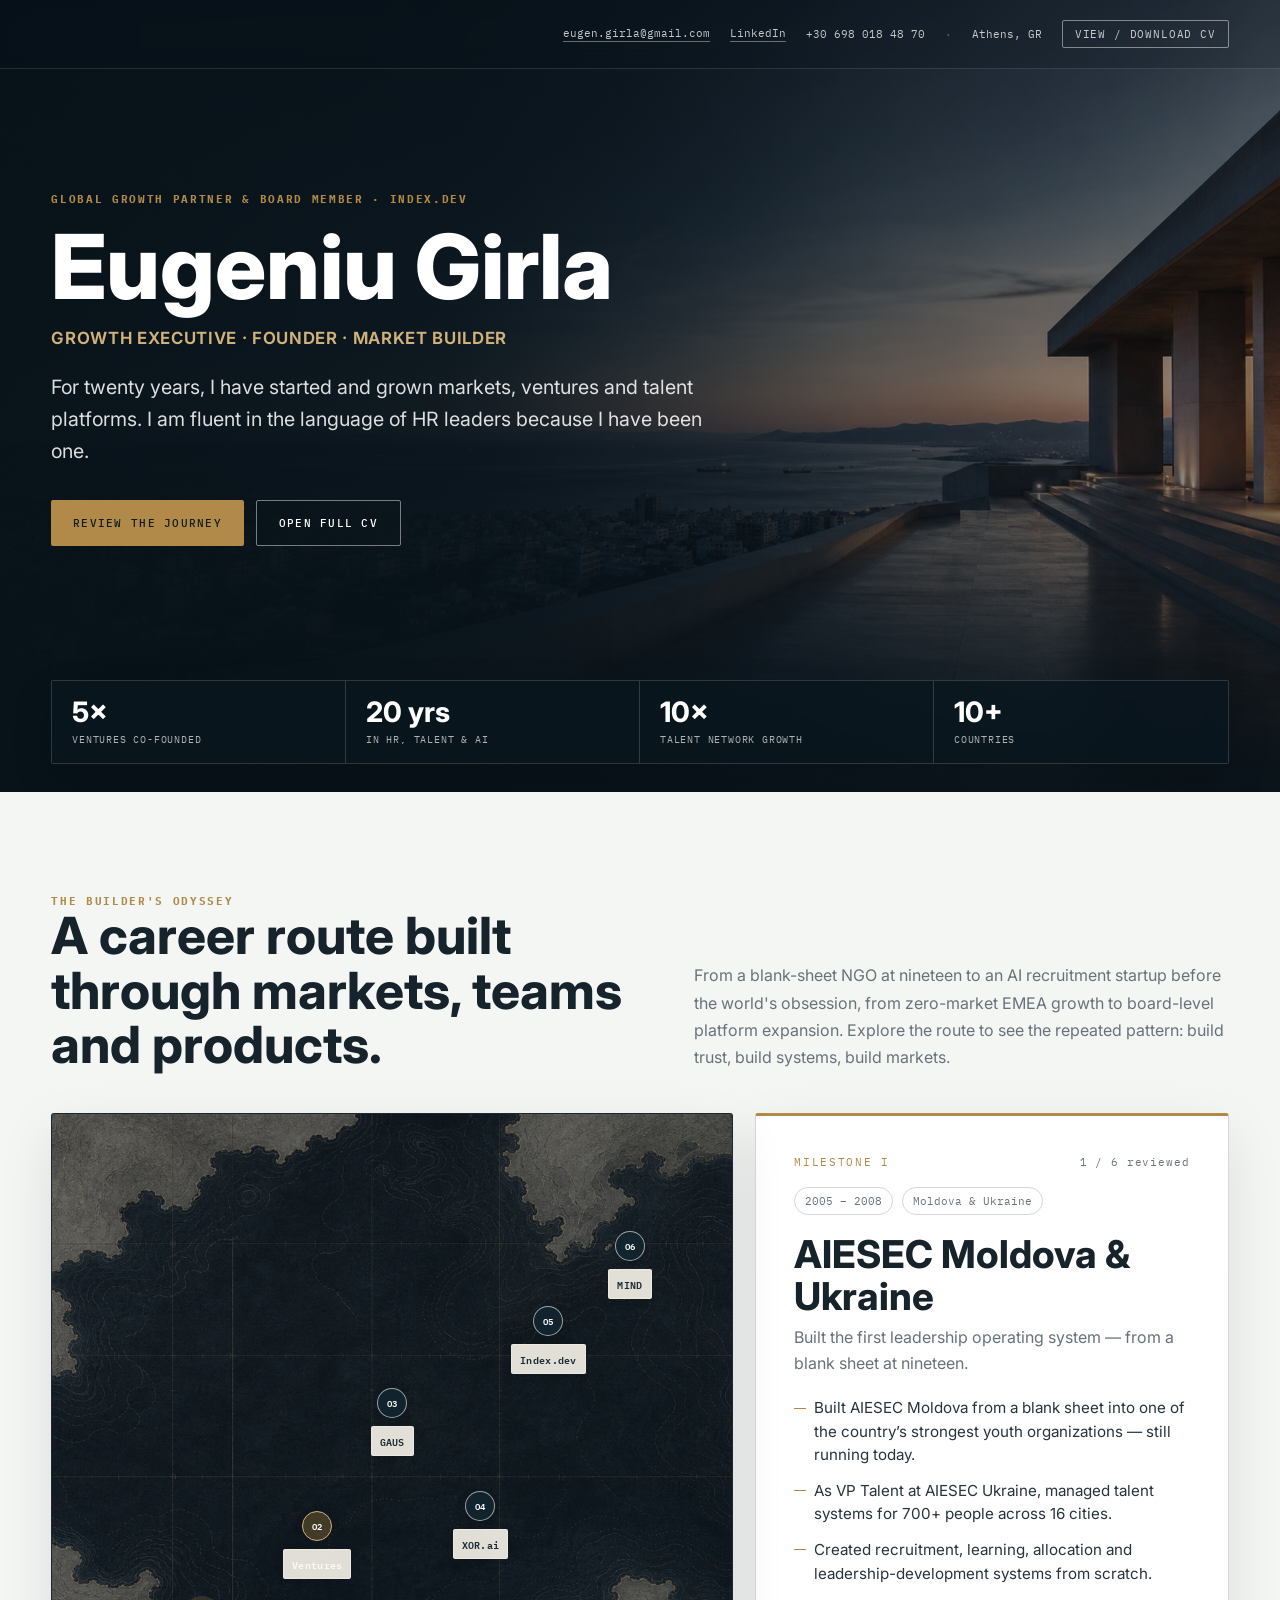
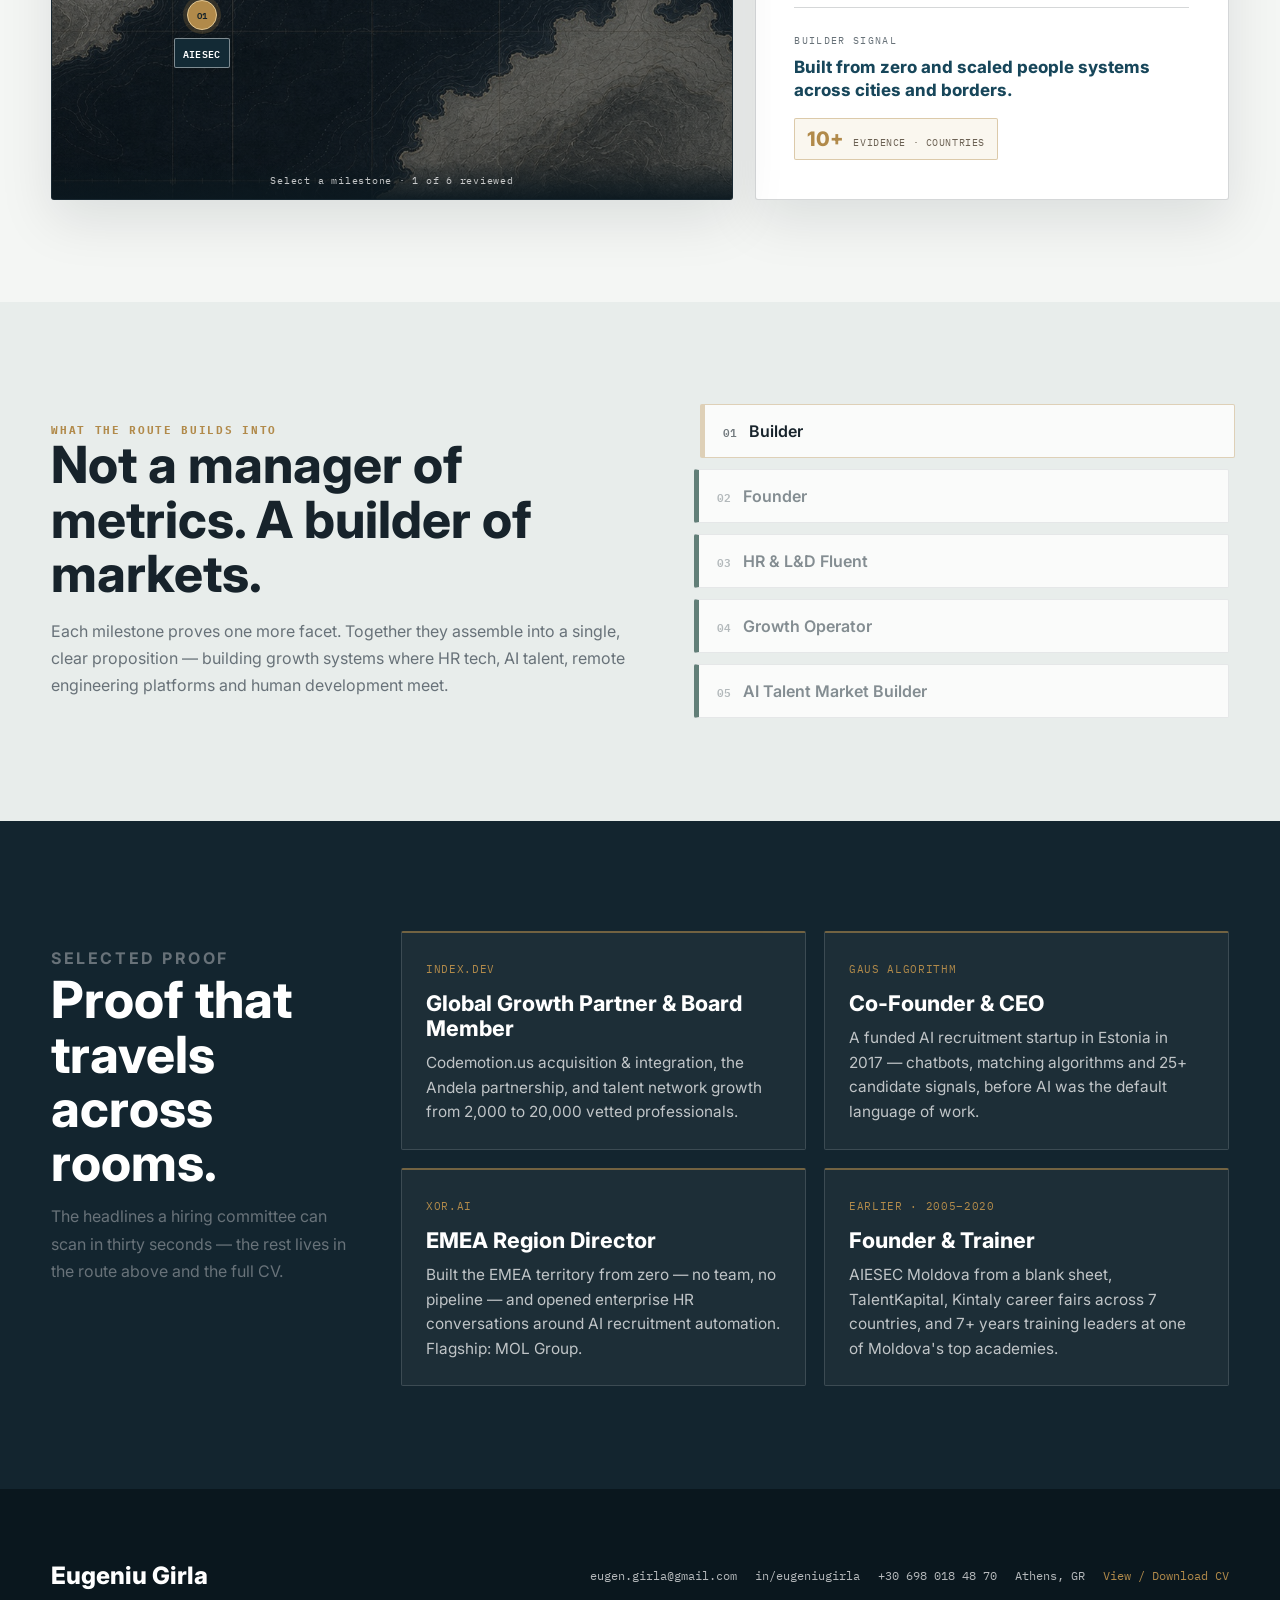
==== commit 93300ec7: "Refine Odyssey CV for executive positioning" ====
--- a/index.html
+++ b/index.html
@@ -4,14 +4,14 @@
 <meta charset="utf-8">
 <meta name="viewport" content="width=device-width, initial-scale=1">
 <title>Eugeniu Girla — The Builder's Odyssey</title>
-<meta name="description" content="Eugeniu Girla — 5× Founder & Builder · HR Technology · AI & Talent. An interactive voyage across twenty years of building, from Moldova to Athens.">
+<meta name="description" content="Eugeniu Girla — 5× Founder &amp; Builder · HR Technology · AI &amp; Talent. An interactive career journey across twenty years of building, from Moldova to Athens.">
 <meta property="og:title" content="Eugeniu Girla — The Builder's Odyssey">
-<meta property="og:description" content="5× Founder & Builder · HR Technology · AI & Talent. Twenty years of building, charted as a voyage.">
-<meta property="og:image" content="assets/aegean-journey-map.png">
+<meta property="og:description" content="5× Founder &amp; Builder · HR Technology · AI &amp; Talent. Twenty years of building markets, ventures and talent platforms.">
+<meta property="og:image" content="assets/athens-executive-hero-v2.jpg">
 <meta property="og:type" content="website">
 <link rel="preconnect" href="https://fonts.googleapis.com">
 <link rel="preconnect" href="https://fonts.gstatic.com" crossorigin>
-<link href="https://fonts.googleapis.com/css2?family=Spectral:ital,wght@0,300;0,400;0,500;0,600;1,300;1,400&family=Inter:wght@400;500;600;700;800&family=IBM+Plex+Mono:wght@400;500&display=swap" rel="stylesheet">
+<link href="https://fonts.googleapis.com/css2?family=Spectral:ital,wght@0,300;0,400;0,500;0,600;1,300;1,400&amp;family=Inter:wght@400;500;600;700;800&amp;family=IBM+Plex+Mono:wght@400;500&amp;display=swap" rel="stylesheet">
 <style>
   :root{
     --ink:#0d1f2a; --muted:#5a6a72; --sea:#0d4f6d; --deep:#062533; --abyss:#04161f;
@@ -186,30 +186,136 @@
     .cv-tools{display:none !important}
     .cv-doc{box-shadow:none !important;max-width:none !important;margin:0 !important}
   }
+
+  /* ===================== EXECUTIVE EDITORIAL SYSTEM ===================== */
+  :root{
+    --ink:#17232b;
+    --muted:#687279;
+    --sea:#254c5d;
+    --deep:#13252f;
+    --abyss:#0a171e;
+    --foam:#f3f4f1;
+    --paper:#ffffff;
+    --gold:#b18a4a;
+    --gold-soft:#d1b27a;
+    --coral:#8d5b4f;
+    --mint:#627f78;
+    --line:rgba(23,35,43,.18);
+    --line-soft:rgba(23,35,43,.09);
+    --shadow:0 20px 54px rgba(9,24,31,.1);
+  }
+  body{background:#f4f6f4;color:var(--ink)}
+  h1,h2,h3{font-family:var(--sans);font-weight:750;letter-spacing:0}
+  .eyebrow{font-size:10.5px;letter-spacing:.16em;color:var(--gold);font-weight:700}
+
+  .hero{min-height:clamp(720px,88svh,920px);align-items:center;padding-top:116px;padding-bottom:170px}
+  .hero-map{filter:saturate(.7) contrast(1.06) brightness(.76);object-position:center center}
+  .hero-shade{background:
+    linear-gradient(90deg,rgba(7,18,25,.96) 0%,rgba(7,18,25,.84) 35%,rgba(7,18,25,.38) 67%,rgba(7,18,25,.12) 100%),
+    linear-gradient(0deg,rgba(7,18,25,.86) 0%,rgba(7,18,25,.08) 45%)}
+  .topbar{font-size:11px;color:rgba(255,255,255,.76);border-bottom:1px solid rgba(255,255,255,.12);background:rgba(7,18,25,.2);backdrop-filter:blur(10px)}
+  .topbar .cvlink{border-radius:2px}
+  .hero-content{width:min(800px,100%);animation:none}
+  .hero h1{font-size:clamp(3.5rem,7vw,6.35rem);line-height:.96;font-weight:800;margin-top:18px}
+  .hero-role{margin-top:18px;color:var(--gold-soft);font-size:clamp(.9rem,1.35vw,1.05rem);font-weight:650;letter-spacing:.04em;text-transform:uppercase}
+  .hero-copy{width:min(680px,100%);font-family:var(--sans);font-size:clamp(1.05rem,1.55vw,1.23rem);line-height:1.62;font-weight:400;color:rgba(255,255,255,.86);margin-top:24px}
+  .btn{border-radius:2px;min-height:46px;font-size:10.5px;letter-spacing:.12em}
+  .btn-primary{background:var(--gold);color:#111c22}
+  .btn-primary:hover{background:var(--gold-soft)}
+  .btn-ghost:hover{color:#fff;border-color:rgba(255,255,255,.72)}
+
+  .signal-strip{bottom:28px;border-radius:2px;background:rgba(10,23,30,.78);border-color:rgba(255,255,255,.15);box-shadow:0 16px 42px rgba(0,0,0,.14)}
+  .signal-strip div{padding:17px 20px}
+  .signal-strip strong{font-family:var(--sans);font-weight:750;font-size:clamp(1.35rem,2.2vw,1.85rem)}
+  .signal-strip span{font-size:10px;color:rgba(255,255,255,.68);text-transform:uppercase;letter-spacing:.08em}
+
+  .journey,.synthesis,.proof{padding-top:clamp(70px,8vw,112px)}
+  .sec-head h2,.synthesis h2,.proof .section-title h2{font-family:var(--sans);font-weight:750;font-size:clamp(2rem,4vw,3.5rem);line-height:1.06}
+  .sec-head>p:last-child,.synthesis .lead,.proof .section-title p{font-family:var(--sans);font-size:1rem;line-height:1.7;color:var(--muted)}
+  .console{gap:22px;margin-top:42px}
+  .map-panel,.chapter-panel{border-radius:3px;box-shadow:var(--shadow)}
+  .map-panel{background:#1a2a33}
+  .map-img{filter:brightness(.68) saturate(.72) contrast(1.04) !important}
+  .map-haze{background:linear-gradient(135deg,rgba(12,27,35,.16),rgba(12,27,35,.3));opacity:1 !important}
+  .map-grid{display:none}
+  .route-svg polyline{stroke:rgba(210,178,122,.92);stroke-width:1.4;stroke-dasharray:0;filter:none}
+
+  .island{gap:0;min-width:82px}
+  .island .ring{display:none !important}
+  .island .node{
+    display:grid;place-items:center;width:30px;height:30px;border-radius:50%;transform:none;
+    background:rgba(18,37,47,.88);border:1px solid rgba(255,255,255,.58);
+    color:#fff;font:600 9px var(--mono);letter-spacing:.02em;box-shadow:0 2px 8px rgba(0,0,0,.2);animation:none !important
+  }
+  .island.found .node{background:#f4f0e7;border-color:#f4f0e7;color:#182a33;animation:none !important}
+  .island.next .node{border-color:var(--gold-soft)}
+  .island.active .node{background:var(--gold);border-color:#e3c893;color:#12222b;box-shadow:0 0 0 4px rgba(177,138,74,.22)}
+  .island .pill{
+    margin-top:8px;border-radius:2px;background:rgba(244,240,231,.92);
+    color:#1a2b34;border:1px solid rgba(255,255,255,.32);
+    font-size:9.5px;font-weight:600;letter-spacing:.03em;padding:5px 8px;box-shadow:0 2px 8px rgba(0,0,0,.12)
+  }
+  .island.active .pill{background:#132a35;color:#fff;border-color:rgba(255,255,255,.46)}
+  .island .coord{display:none}
+  .map-hint{bottom:0;padding:12px 16px;background:linear-gradient(0deg,rgba(11,24,31,.9),rgba(11,24,31,0));font-size:9.5px;color:rgba(255,255,255,.75)}
+
+  .chapter-panel{background:#fff;padding:clamp(28px,3vw,40px);border-top:3px solid var(--gold)}
+  .chap-idx,.chap-prog,.chap-meta span{font-size:10.5px}
+  .chap-idx{color:var(--gold)}
+  .chapter-panel h3{font-family:var(--sans);font-weight:750;font-size:clamp(1.8rem,3vw,2.45rem);line-height:1.1}
+  .chap-sub{font-family:var(--sans);font-style:normal;font-size:1rem;line-height:1.6;color:var(--muted)}
+  .chap-points li{font-size:.95rem;color:#26343b}
+  .chap-points li::before{width:12px;height:1px;background:var(--gold);border-radius:0;transform:none;top:.75em}
+  .chap-proof strong{font-family:var(--sans);font-weight:750;color:#17465a;font-size:1.06rem}
+  .chap-treasure{border-color:rgba(177,138,74,.42);background:#faf7ef;border-radius:2px}
+  .chap-treasure b{font-family:var(--sans);font-weight:800;color:var(--gold)}
+  .chap-treasure em{font-size:9.5px;color:#6c6254}
+
+  .synthesis{background:#e8edeb}
+  .assembled .line-part{border-radius:2px;background:rgba(255,255,255,.76);box-shadow:none}
+  .assembled .line-part.active{border-color:rgba(177,138,74,.38)}
+  .proof{background:#13252f}
+  .proof article{border-radius:2px;background:rgba(255,255,255,.045);border-top:2px solid rgba(177,138,74,.58)}
+  .proof article h3{font-family:var(--sans);font-weight:750}
+  footer .fname{font-family:var(--sans);font-weight:800}
+
+  @media (max-width:620px){
+    .hero{min-height:860px;padding-top:160px;padding-bottom:238px;align-items:center}
+    .hero-map{object-position:62% center}
+    .hero-shade{background:linear-gradient(90deg,rgba(7,18,25,.94),rgba(7,18,25,.55)),linear-gradient(0deg,rgba(7,18,25,.92),rgba(7,18,25,.18))}
+    .topbar{justify-content:flex-start;background:rgba(7,18,25,.52)}
+    .topbar .contact-phone,.topbar .sep{display:none}
+    .hero h1{font-size:clamp(3.15rem,14vw,4.45rem)}
+    .sec-head h2,.synthesis h2,.proof .section-title h2{font-size:clamp(2rem,10vw,3rem)}
+    .island{min-width:66px}
+    .island .node{width:26px;height:26px;font-size:8px}
+    .island .pill{font-size:8.5px;padding:4px 6px}
+  }
 </style>
 </head>
 <body>
 
   <!-- ===================== HERO ===================== -->
   <section class="hero">
-    <img class="hero-map" src="assets/aegean-journey-map.png" alt="Illustrated Aegean island voyage at golden hour, glowing routes connecting islands toward a classical city">
+    <img class="hero-map" src="assets/athens-executive-hero-v2.jpg" alt="Athens and the Saronic Gulf at blue hour, viewed from a contemporary stone terrace" fetchpriority="high" decoding="async">
     <div class="hero-shade"></div>
     <nav class="topbar" aria-label="Contact">
-      <a href="mailto:eugen.girla@gmail.com">✉ eugen.girla@gmail.com</a>
-      <a href="https://www.linkedin.com/in/eugeniugirla" target="_blank" rel="noopener">in/eugeniugirla ↗</a>
-      <span>+30 698 018 48 70</span>
+      <a href="mailto:eugen.girla@gmail.com">eugen.girla@gmail.com</a>
+      <a href="https://www.linkedin.com/in/eugeniugirla" target="_blank" rel="noopener">LinkedIn</a>
+      <span class="contact-phone">+30 698 018 48 70</span>
       <span class="sep">·</span>
       <span>Athens, GR</span>
       <a class="cvlink" href="#" data-open-cv>View / Download CV</a>
     </nav>
 
     <div class="hero-content">
-      <p class="eyebrow">5× Founder &amp; Builder · HR Technology · AI &amp; Talent</p>
+      <p class="eyebrow">Global Growth Partner &amp; Board Member · Index.dev</p>
       <h1>Eugeniu Girla</h1>
-      <p class="hero-copy">Twenty years of starting and growing things — a builder of markets, ventures and talent platforms, fluent in the language of HR leaders because he has been one.</p>
+      <p class="hero-role">Growth Executive · Founder · Market Builder</p>
+      <p class="hero-copy">For twenty years, I have started and grown markets, ventures and talent platforms. I am fluent in the language of HR leaders because I have been one.</p>
       <div class="hero-actions">
-        <a class="btn btn-primary" href="#journey">Begin the voyage ↓</a>
-        <a class="btn btn-ghost" href="#" data-open-cv>View / Download CV</a>
+        <a class="btn btn-primary" href="#journey">Review the journey</a>
+        <a class="btn btn-ghost" href="#" data-open-cv>Open full CV</a>
       </div>
     </div>
 
@@ -226,14 +332,14 @@
     <div class="sec-head">
       <div>
         <p class="eyebrow">The Builder's Odyssey</p>
-        <h2>Every chapter is an island. Every island adds proof.</h2>
+        <h2>A career route built through markets, teams and products.</h2>
       </div>
-      <p>From a blank-sheet NGO at nineteen to an AI recruitment startup before the world's obsession, from zero-market EMEA growth to board-level platform expansion. Sail the route — the world brightens as you go.</p>
+      <p>From a blank-sheet NGO at nineteen to an AI recruitment startup before the world's obsession, from zero-market EMEA growth to board-level platform expansion. Explore the route to see the repeated pattern: build trust, build systems, build markets.</p>
     </div>
 
     <div class="console">
       <section class="map-panel" aria-label="Interactive career map">
-        <img class="map-img" id="mapImg" src="assets/aegean-journey-map.png" alt="">
+        <img class="map-img" id="mapImg" src="assets/executive-journey-chart-v2.jpg" alt="" loading="lazy" decoding="async">
         <div class="map-haze" id="mapHaze"></div>
         <div class="map-grid"></div>
         <svg class="route-svg" viewBox="0 0 100 100" preserveAspectRatio="none"><polyline id="routeLine" points=""></polyline></svg>
@@ -243,8 +349,8 @@
 
       <aside class="chapter-panel" aria-live="polite">
         <div class="chap-top">
-          <span class="chap-idx" id="chapIdx">Landfall I</span>
-          <span class="chap-prog" id="chapProg">1 / 6 charted</span>
+          <span class="chap-idx" id="chapIdx">Milestone I</span>
+          <span class="chap-prog" id="chapProg">1 / 6 reviewed</span>
         </div>
         <div class="chap-meta"><span id="chapYears"></span><span id="chapPlace"></span></div>
         <h3 id="chapTitle"></h3>
@@ -262,9 +368,9 @@
   <!-- ===================== SYNTHESIS ===================== -->
   <section class="synthesis">
     <div>
-      <p class="eyebrow">What the voyage builds into</p>
+      <p class="eyebrow">What the route builds into</p>
       <h2>Not a manager of metrics. A builder of markets.</h2>
-      <p class="lead">Each landfall proves one more facet. Together they assemble into a single, clear proposition — building growth systems where HR tech, AI talent, remote engineering platforms and human development meet.</p>
+      <p class="lead">Each milestone proves one more facet. Together they assemble into a single, clear proposition — building growth systems where HR tech, AI talent, remote engineering platforms and human development meet.</p>
     </div>
     <div class="assembled" id="assembled"></div>
   </section>
@@ -275,7 +381,7 @@
       <div class="section-title">
         <p class="eyebrow">Selected Proof</p>
         <h2>Proof that travels across rooms.</h2>
-        <p>The headlines a hiring committee can scan in thirty seconds — the rest lives in the islands above and the full CV.</p>
+        <p>The headlines a hiring committee can scan in thirty seconds — the rest lives in the route above and the full CV.</p>
       </div>
       <article><span class="tag">Index.dev</span><h3>Global Growth Partner &amp; Board Member</h3><p>Codemotion.us acquisition &amp; integration, the Andela partnership, and talent network growth from 2,000 to 20,000 vetted professionals.</p></article>
       <article><span class="tag">GAUS Algorithm</span><h3>Co-Founder &amp; CEO</h3><p>A funded AI recruitment startup in Estonia in 2017 — chatbots, matching algorithms and 25+ candidate signals, before AI was the default language of work.</p></article>
@@ -291,7 +397,7 @@
       <a href="https://www.linkedin.com/in/eugeniugirla" target="_blank" rel="noopener">in/eugeniugirla</a>
       <span>+30 698 018 48 70</span>
       <span>Athens, GR</span>
-      <a href="#" data-open-cv style="color:var(--gold)">View / Download CV ↗</a>
+      <a href="#" data-open-cv style="color:var(--gold)">View / Download CV</a>
     </div>
   </footer>
 
@@ -318,7 +424,7 @@
   // identity facets assembled in the Synthesis section
   const IDENTITY = ['Builder','Founder','HR & L&D Fluent','Growth Operator','AI Talent Market Builder'];
 
-  // chapters in voyage order; `unlock` = highest identity index this landfall proves
+  // chapters in journey order; `unlock` = highest identity index this milestone proves
   const CHAPTERS = [
     { id:'aiesec', short:'AIESEC', title:'AIESEC Moldova & Ukraine', place:'Moldova & Ukraine', coord:'47°00′N 28°52′E',
       years:'2005 – 2008', x:22, y:76, unlock:0, treasure:{value:'10+',label:'countries'},
@@ -384,7 +490,7 @@
       head:c.title, meta:c.years+' · '+c.place, sub:c.sub, bullets:c.points
     }));
     return [
-      {t:'Profile', entries:[{head:'20 years of starting and growing things',meta:'',sub:'A builder, not a scorekeeper — fluent in the language of HR leaders because he has been one. Currently building at board level at Index.dev and co-leading MIND, its AI talent & agents spinoff.',bullets:[]}]},
+      {t:'Profile', entries:[{head:'20 years of starting and growing things',meta:'',sub:'I am a builder, not a scorekeeper. I speak the language of HR leaders because I have been one. Today, I am building at board level at Index.dev and co-leading MIND, its AI talent & agents spinoff.',bullets:[]}]},
       {t:'Experience', entries:exp},
       {t:'Education', entries:[
         {head:'Academia de Studii Economice din Moldova',meta:'2015 – 2020',sub:'BASc, Food Science & Technology',bullets:[]},
@@ -393,9 +499,9 @@
       ]},
       {t:'Certifications & Training', entries:[{head:'',meta:'',sub:'',bullets:[
         'LinkedIn Recruiter: AI-Powered Talent Acquisition','Prompt Engineering: How to Talk to the AIs',
-        'Train the Trainers L1 — Edurom, Romania (2005); L2 — AIESEC International, Netherlands (2006)','Attendee — World Staffing Summit 2022'
+        'Claude Code Academy Certificate','Train the Trainers L1 — Edurom, Romania (2005); L2 — AIESEC International, Netherlands (2006)','Attendee — World Staffing Summit 2022'
       ]}]},
-      {t:'Languages', entries:[{head:'',meta:'',sub:'',bullets:['English (C2 — Proficient)','Romanian (Native)','Russian (C2 — Proficient)','Ukrainian (B1 — Intermediate)']}]}
+      {t:'Languages', entries:[{head:'',meta:'',sub:'',bullets:['English (C2 — Proficient)','Romanian (Native)','Russian (C2 — Proficient)','Ukrainian (B1 — Intermediate)','Greek (A2 · Beginner)']}]}
     ];
   }
 
@@ -412,8 +518,8 @@
     const el=document.createElement('button');
     el.className='island';
     el.style.setProperty('--x',c.x+'%'); el.style.setProperty('--y',c.y+'%');
-    el.setAttribute('aria-label','Open '+c.title);
-    el.innerHTML=`<span class="ring"></span><span class="node"></span><span class="pill">${esc(c.short)}</span><span class="coord">${esc(c.coord)}</span>`;
+    el.setAttribute('aria-label','Review '+c.title);
+    el.innerHTML=`<span class="ring"></span><span class="node">${String(i+1).padStart(2,'0')}</span><span class="pill">${esc(c.short)}</span><span class="coord">${esc(c.coord)}</span>`;
     el.addEventListener('click',()=>select(c.id));
     markersWrap.appendChild(el);
     markerEls[c.id]=el;
@@ -437,11 +543,6 @@
     const nextIdx=CHAPTERS.findIndex(c=>!disc.has(c.id));
     const count=disc.size, total=CHAPTERS.length;
 
-    // map brightness/haze lift with progress
-    const frac=count/total;
-    $('#mapImg').style.filter=`brightness(${(.62+frac*.38).toFixed(3)}) saturate(${(.72+frac*.33).toFixed(3)}) contrast(1.02)`;
-    $('#mapHaze').style.opacity=(0.62*(1-frac)).toFixed(3);
-
     // markers
     CHAPTERS.forEach((c,i)=>{
       const el=markerEls[c.id];
@@ -449,22 +550,23 @@
       el.classList.toggle('found',found);
       el.classList.toggle('active',state.active===c.id);
       el.classList.toggle('next',!found && i===nextIdx);
+      el.setAttribute('aria-pressed',state.active===c.id ? 'true' : 'false');
       el.querySelector('.ring').style.display=(!found && i===nextIdx)?'block':'none';
     });
 
-    // route through discovered islands (in voyage order)
+    // route through reviewed milestones in career order
     $('#routeLine').setAttribute('points', CHAPTERS.filter(c=>disc.has(c.id)).map(c=>c.x+','+c.y).join(' '));
 
     // hint
     $('#mapHint').textContent = count===total
-      ? 'The voyage is complete — six landfalls, one builder, twenty years.'
-      : (nextIdx>=0 ? 'Tap the glowing landfall to sail onward · '+count+' of '+total+' charted' : '');
+      ? 'Six milestones reviewed · Twenty years of building'
+      : (nextIdx>=0 ? 'Select a milestone · '+count+' of '+total+' reviewed' : '');
 
     // chapter panel
     const c=CHAPTERS.find(x=>x.id===state.active);
     const idx=CHAPTERS.findIndex(x=>x.id===state.active);
-    $('#chapIdx').textContent='Landfall '+ROMAN[idx];
-    $('#chapProg').textContent=count+' / '+total+' charted';
+    $('#chapIdx').textContent='Milestone '+ROMAN[idx];
+    $('#chapProg').textContent=count+' / '+total+' reviewed';
     $('#chapYears').textContent=c.years;
     $('#chapPlace').textContent=c.place;
     $('#chapTitle').textContent=c.title;
@@ -472,7 +574,7 @@
     $('#chapPoints').innerHTML=c.points.map(p=>`<li>${esc(p)}</li>`).join('');
     $('#chapSignal').textContent=c.signal;
     $('#chapTreasureWrap').innerHTML = c.treasure
-      ? `<div class="chap-treasure"><b>${esc(c.treasure.value)}</b><em>treasure secured · ${esc(c.treasure.label)}</em></div>` : '';
+      ? `<div class="chap-treasure"><b>${esc(c.treasure.value)}</b><em>evidence · ${esc(c.treasure.label)}</em></div>` : '';
 
     // identity assembly
     lineParts.forEach((part,i)=>{
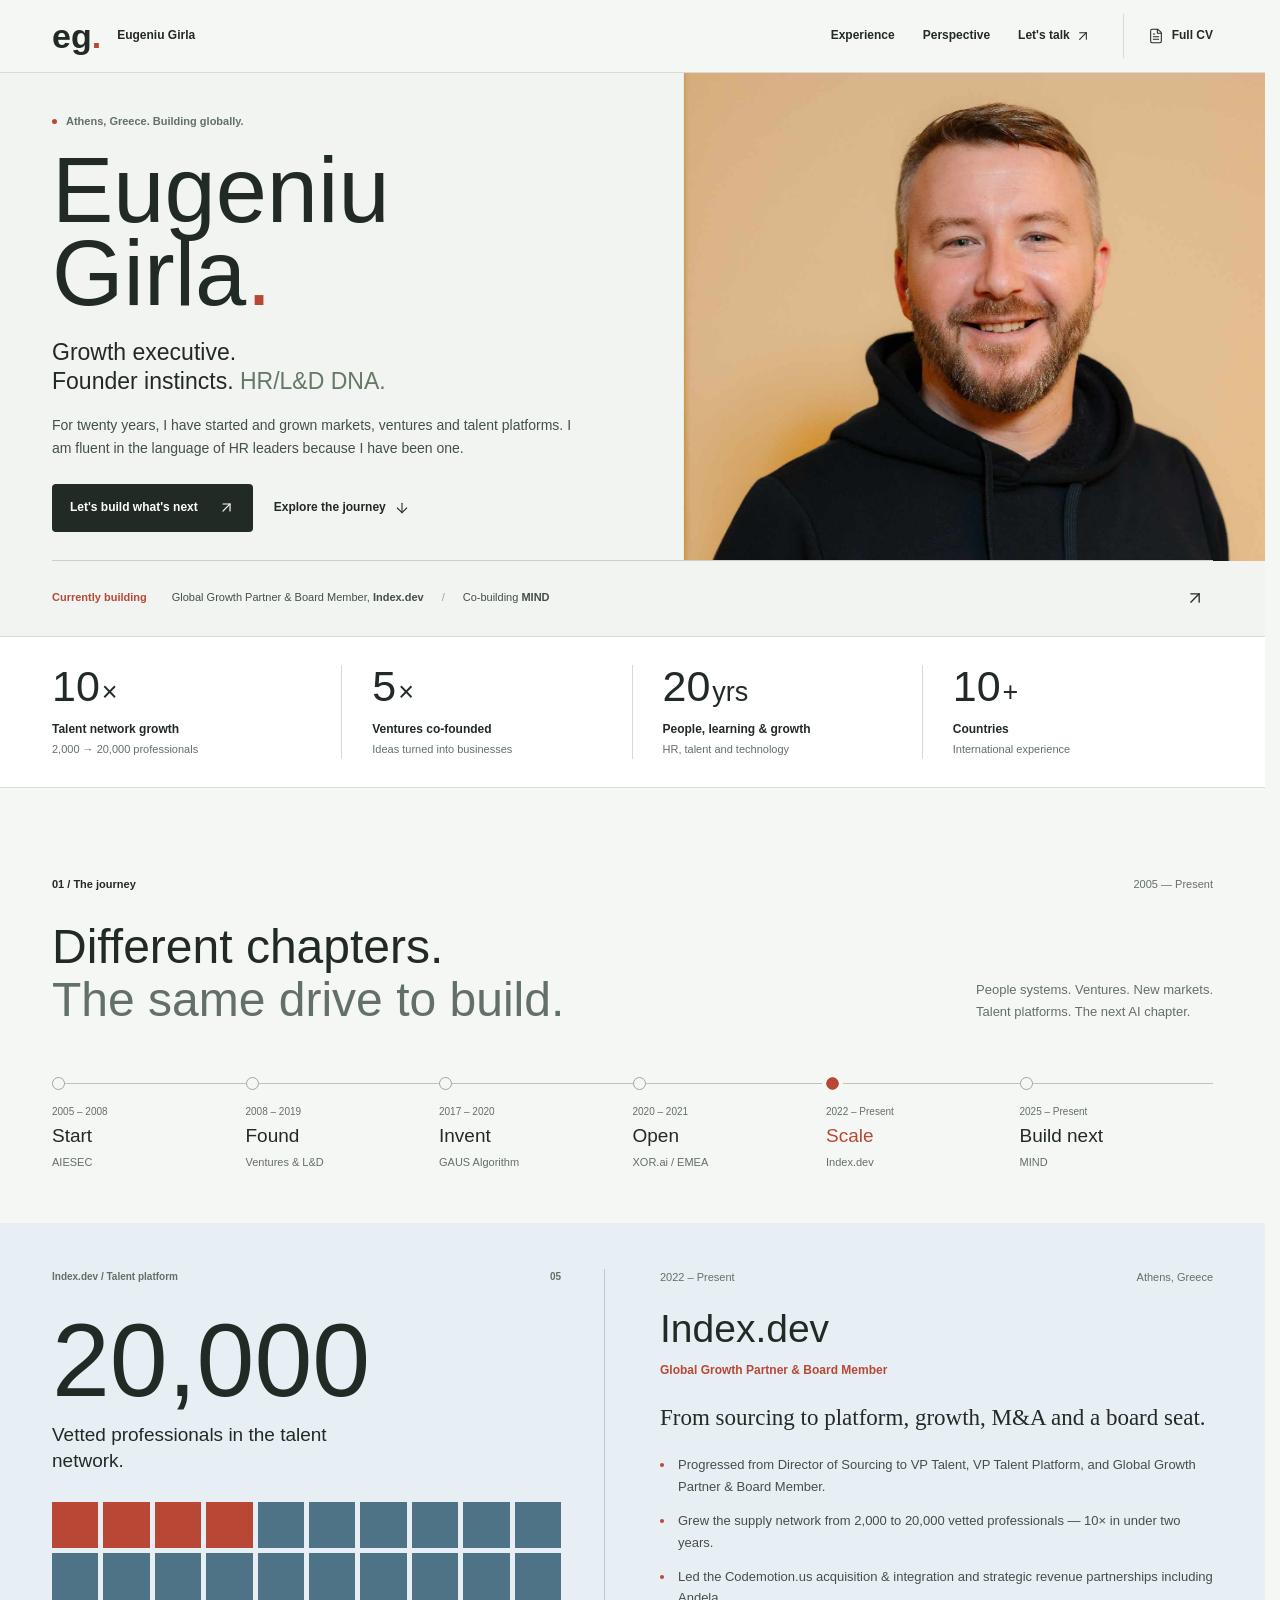
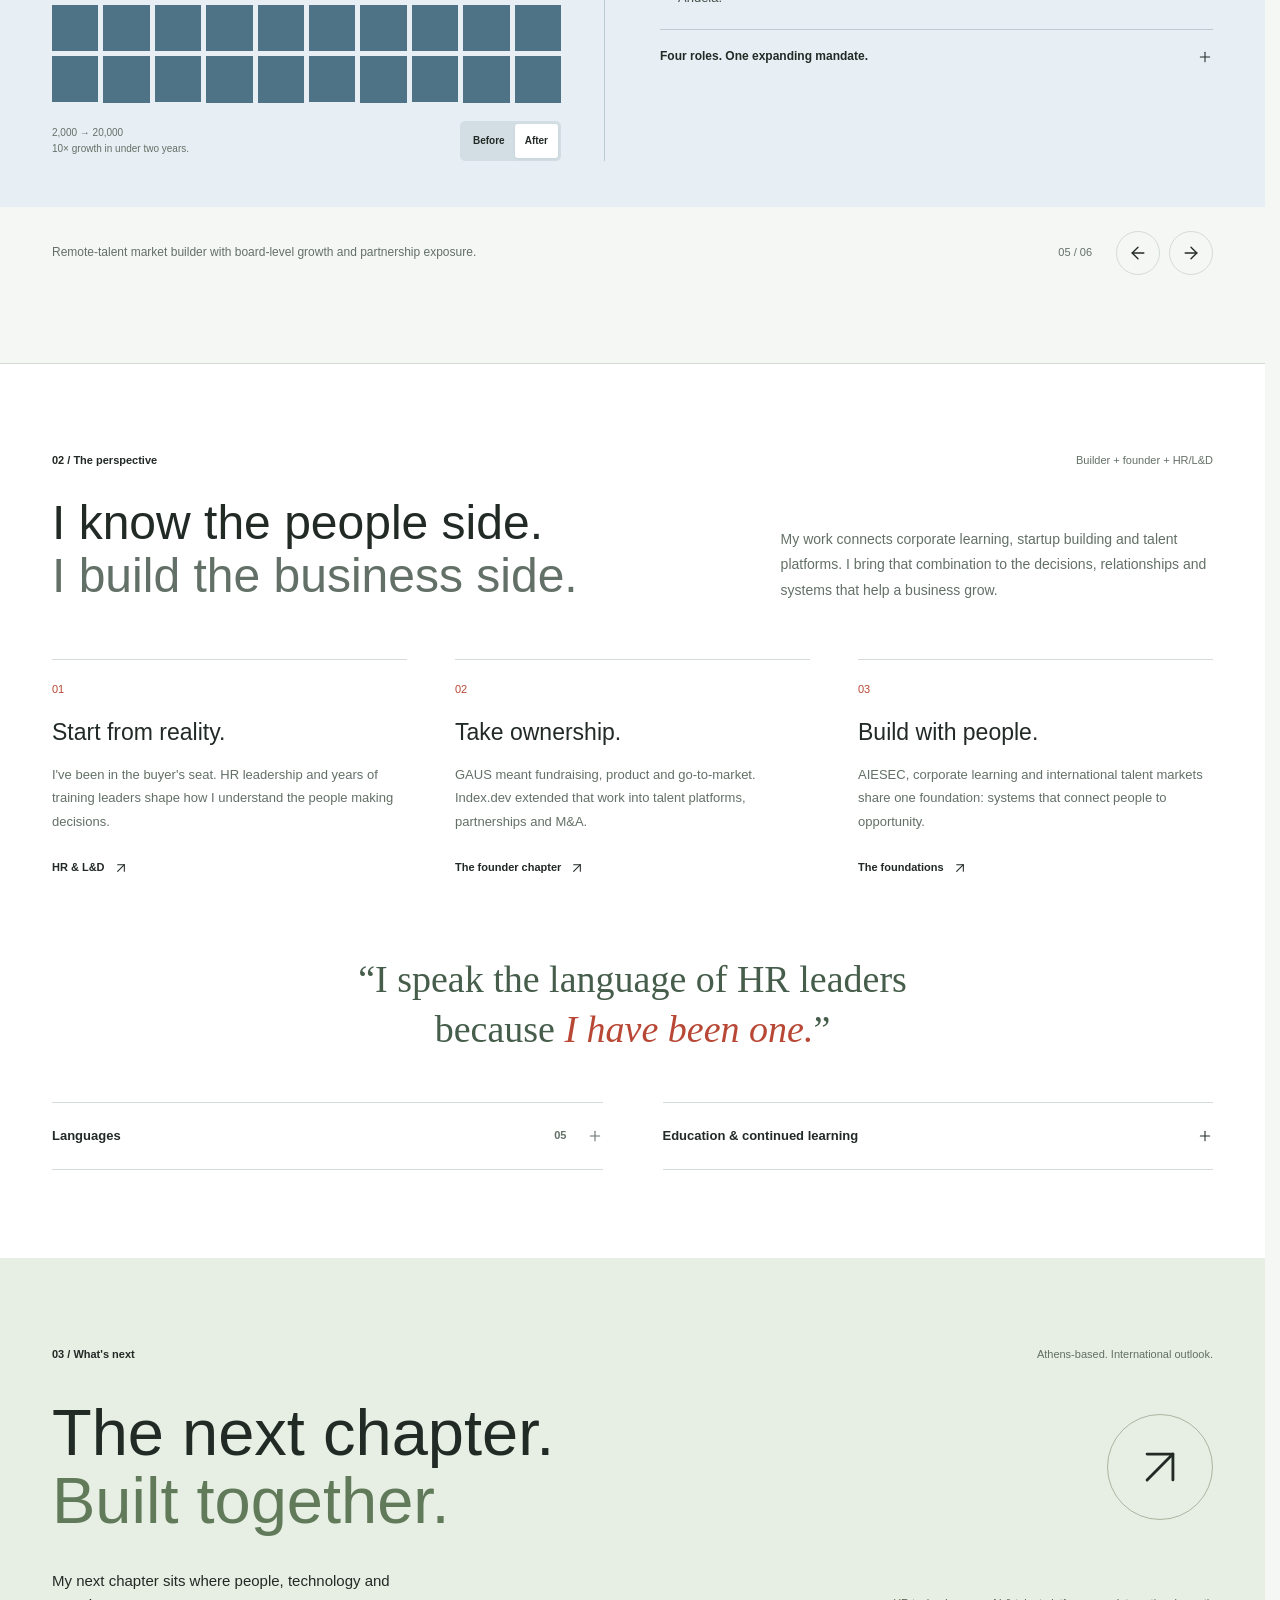
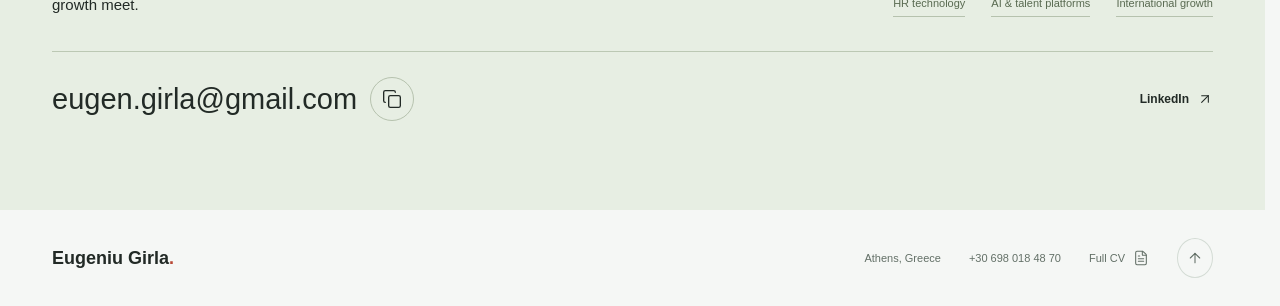
==== commit 7939abdc: "Publish refined CV website with updated portrait Publish the approved professional CV design, preser" ====
--- a/index.html
+++ b/index.html
@@ -1,609 +1,125 @@
-<!DOCTYPE html>
+<!doctype html>
 <html lang="en">
 <head>
-<meta charset="utf-8">
-<meta name="viewport" content="width=device-width, initial-scale=1">
-<title>Eugeniu Girla — The Builder's Odyssey</title>
-<meta name="description" content="Eugeniu Girla — 5× Founder &amp; Builder · HR Technology · AI &amp; Talent. An interactive career journey across twenty years of building, from Moldova to Athens.">
-<meta property="og:title" content="Eugeniu Girla — The Builder's Odyssey">
-<meta property="og:description" content="5× Founder &amp; Builder · HR Technology · AI &amp; Talent. Twenty years of building markets, ventures and talent platforms.">
-<meta property="og:image" content="assets/athens-executive-hero-v2.jpg">
-<meta property="og:type" content="website">
-<link rel="preconnect" href="https://fonts.googleapis.com">
-<link rel="preconnect" href="https://fonts.gstatic.com" crossorigin>
-<link href="https://fonts.googleapis.com/css2?family=Spectral:ital,wght@0,300;0,400;0,500;0,600;1,300;1,400&amp;family=Inter:wght@400;500;600;700;800&amp;family=IBM+Plex+Mono:wght@400;500&amp;display=swap" rel="stylesheet">
-<style>
-  :root{
-    --ink:#0d1f2a; --muted:#5a6a72; --sea:#0d4f6d; --deep:#062533; --abyss:#04161f;
-    --foam:#f5fbf8; --paper:#ffffff; --gold:#d9a441; --gold-soft:#e9c477; --coral:#dd6f57; --mint:#79bba7;
-    --line:rgba(13,31,42,.14); --line-soft:rgba(13,31,42,.08);
-    --shadow:0 22px 80px rgba(6,37,51,.18);
-    --mono:'IBM Plex Mono',ui-monospace,monospace;
-    --serif:'Spectral',Georgia,serif;
-    --sans:'Inter',ui-sans-serif,system-ui,-apple-system,sans-serif;
-  }
-  *{box-sizing:border-box;margin:0;padding:0}
-  html{scroll-behavior:smooth}
-  body{color:var(--ink);background:var(--foam);font-family:var(--sans);-webkit-font-smoothing:antialiased;text-rendering:optimizeLegibility;overflow-x:hidden}
-  a{color:inherit;text-decoration:none}
-  button{font:inherit;cursor:pointer;border:none;background:none;color:inherit}
-  ul{list-style:none}
-  ::selection{background:rgba(217,164,65,.28)}
-  .eyebrow{font-family:var(--mono);font-size:11px;letter-spacing:.28em;text-transform:uppercase;color:var(--gold);font-weight:500}
-  h1,h2,h3{font-family:var(--serif);font-weight:400;letter-spacing:-.01em}
-
-  @keyframes odRing{0%{transform:translate(-50%,-50%) scale(.7);opacity:.7}100%{transform:translate(-50%,-50%) scale(2.4);opacity:0}}
-  @keyframes odPulse{0%,100%{box-shadow:0 0 0 0 rgba(217,164,65,.5),0 0 18px rgba(217,164,65,.6)}50%{box-shadow:0 0 0 6px rgba(217,164,65,0),0 0 26px rgba(217,164,65,.85)}}
-  @keyframes odUp{0%{opacity:0;transform:translateY(16px)}100%{opacity:1;transform:translateY(0)}}
-  @keyframes odDraw{to{stroke-dashoffset:0}}
-
-  /* ---------------- HERO ---------------- */
-  .hero{position:relative;min-height:96vh;display:grid;align-items:end;padding:24px clamp(18px,4vw,64px) 150px;color:#fff;isolation:isolate;overflow:hidden}
-  .hero-map,.hero-shade{position:absolute;inset:0}
-  .hero-map{width:100%;height:100%;object-fit:cover;z-index:-3}
-  .hero-shade{z-index:-2;background:
-    linear-gradient(90deg,rgba(4,22,31,.94) 0%,rgba(4,22,31,.66) 40%,rgba(4,22,31,.08) 100%),
-    linear-gradient(0deg,rgba(4,22,31,.92) 0%,rgba(4,22,31,0) 46%)}
-  .topbar{position:absolute;top:0;left:0;right:0;z-index:5;display:flex;flex-wrap:wrap;gap:8px 20px;align-items:center;justify-content:flex-end;padding:20px clamp(18px,4vw,64px);font-family:var(--mono);font-size:12px;color:rgba(255,255,255,.82)}
-  .topbar a,.topbar span{display:inline-flex;align-items:center;gap:6px}
-  .topbar a{border-bottom:1px solid rgba(255,255,255,.38);padding-bottom:1px;transition:border-color .2s,color .2s}
-  .topbar a:hover{color:#fff;border-color:var(--gold)}
-  .topbar .sep{opacity:.4}
-  .topbar .cvlink{border:1px solid rgba(255,255,255,.45);border-radius:3px;padding:6px 12px;letter-spacing:.08em;text-transform:uppercase;font-size:10.5px}
-  .topbar .cvlink:hover{background:var(--gold);border-color:var(--gold);color:#142029}
-
-  .hero-content{width:min(880px,100%);animation:odUp .8s ease both}
-  .hero h1{font-size:clamp(3.4rem,9vw,7.4rem);line-height:.9;margin:14px 0 0;font-weight:400}
-  .hero-copy{width:min(640px,100%);margin:26px 0 0;color:rgba(255,255,255,.9);font-size:clamp(1.1rem,2.1vw,1.45rem);line-height:1.5;font-weight:300;font-family:var(--serif)}
-  .hero-actions{display:flex;flex-wrap:wrap;gap:12px;margin-top:32px}
-  .btn{display:inline-flex;min-height:48px;align-items:center;justify-content:center;border-radius:4px;padding:0 22px;font-family:var(--mono);font-size:11px;letter-spacing:.14em;text-transform:uppercase;font-weight:500;transition:.25s}
-  .btn-primary{background:var(--gold);color:#142029}
-  .btn-primary:hover{background:var(--gold-soft);transform:translateY(-1px)}
-  .btn-ghost{border:1px solid rgba(255,255,255,.45);color:#fff;backdrop-filter:blur(8px)}
-  .btn-ghost:hover{border-color:var(--gold);color:var(--gold)}
-
-  .signal-strip{position:absolute;left:clamp(18px,4vw,64px);right:clamp(18px,4vw,64px);bottom:30px;z-index:4;display:grid;grid-template-columns:repeat(4,minmax(0,1fr));border:1px solid rgba(255,255,255,.2);border-radius:5px;background:rgba(6,37,51,.46);backdrop-filter:blur(14px);overflow:hidden}
-  .signal-strip div{padding:18px 20px;border-right:1px solid rgba(255,255,255,.16)}
-  .signal-strip div:last-child{border-right:0}
-  .signal-strip strong{display:block;font-family:var(--serif);font-size:clamp(1.7rem,3vw,2.4rem);line-height:1;color:#fff;font-weight:400}
-  .signal-strip span{display:block;margin-top:7px;font-family:var(--mono);font-size:11px;letter-spacing:.04em;color:rgba(255,255,255,.7)}
-
-  /* ---------------- JOURNEY ---------------- */
-  .journey,.synthesis,.proof{padding:clamp(56px,8vw,104px) clamp(18px,4vw,64px)}
-  .sec-head{display:grid;grid-template-columns:minmax(0,1.05fr) minmax(280px,.95fr);gap:clamp(24px,4vw,60px);align-items:end}
-  .sec-head h2{font-size:clamp(2.1rem,4.6vw,4rem);line-height:1}
-  .sec-head>p:last-child{color:var(--muted);font-size:1.06rem;line-height:1.62;font-family:var(--serif)}
-
-  .console{display:grid;grid-template-columns:minmax(0,1.18fr) minmax(330px,.82fr);gap:20px;margin-top:38px;align-items:stretch}
-  .map-panel{position:relative;min-height:540px;border:1px solid var(--line);border-radius:10px;overflow:hidden;background:var(--deep);box-shadow:var(--shadow)}
-  .map-img{position:absolute;inset:0;width:100%;height:100%;object-fit:cover;transition:filter 1s ease;filter:brightness(.62) saturate(.72) contrast(1.02)}
-  .map-haze{position:absolute;inset:0;background:radial-gradient(120% 90% at 70% 25%,rgba(4,22,31,.1),rgba(4,22,31,.62));transition:opacity 1s ease;pointer-events:none}
-  .map-grid{position:absolute;inset:0;pointer-events:none;background-image:linear-gradient(rgba(255,255,255,.05) 1px,transparent 1px),linear-gradient(90deg,rgba(255,255,255,.045) 1px,transparent 1px);background-size:46px 46px;opacity:.5}
-  .route-svg{position:absolute;inset:0;width:100%;height:100%;pointer-events:none}
-  .route-svg polyline{fill:none;stroke:var(--gold);stroke-width:1.1;stroke-dasharray:2.4 2.4;vector-effect:non-scaling-stroke;opacity:.9;filter:drop-shadow(0 0 6px rgba(217,164,65,.5))}
-
-  .island{position:absolute;left:var(--x);top:var(--y);transform:translate(-50%,-50%);display:flex;flex-direction:column;align-items:center;z-index:2}
-  .island .ring{position:absolute;left:50%;top:8px;width:18px;height:18px;border-radius:50%;border:1px solid var(--gold);animation:odRing 2.4s ease-out infinite;pointer-events:none;display:none}
-  .island .node{width:15px;height:15px;border-radius:50%;background:rgba(255,255,255,.14);border:1.5px solid rgba(255,255,255,.45);transition:.5s;position:relative;z-index:1}
-  .island.found .node{background:var(--gold);border-color:var(--gold-soft);animation:odPulse 2.8s ease-in-out infinite}
-  .island.next .node{border-color:var(--gold);background:rgba(217,164,65,.25)}
-  .island .pill{margin-top:11px;padding:5px 10px;border-radius:999px;background:rgba(6,37,51,.72);backdrop-filter:blur(4px);color:rgba(255,255,255,.55);font-family:var(--mono);font-size:10.5px;letter-spacing:.06em;white-space:nowrap;transition:.5s;border:1px solid rgba(255,255,255,.12)}
-  .island.found .pill{color:#fff;border-color:rgba(217,164,65,.5)}
-  .island.next .pill{color:rgba(255,255,255,.85)}
-  .island .coord{margin-top:5px;font-family:var(--mono);font-size:8.5px;letter-spacing:.06em;color:rgba(255,255,255,.55);opacity:0;transition:.5s}
-  .island.found .coord{opacity:1}
-  .island.active .node{box-shadow:0 0 0 6px rgba(217,164,65,.2),0 0 26px rgba(217,164,65,.9)}
-  .island.active .pill{background:var(--gold);color:#142029;border-color:var(--gold)}
-
-  .map-hint{position:absolute;left:0;right:0;bottom:14px;text-align:center;font-family:var(--mono);font-size:10.5px;letter-spacing:.08em;color:rgba(255,255,255,.7);pointer-events:none;padding:0 16px}
-
-  .chapter-panel{display:flex;flex-direction:column;min-height:540px;padding:clamp(24px,3vw,36px);border:1px solid var(--line);border-radius:10px;background:var(--paper);box-shadow:var(--shadow)}
-  .chap-top{display:flex;align-items:center;justify-content:space-between;gap:10px;margin-bottom:18px}
-  .chap-idx{font-family:var(--mono);font-size:10px;letter-spacing:.16em;text-transform:uppercase;color:var(--gold)}
-  .chap-prog{font-family:var(--mono);font-size:10px;letter-spacing:.08em;color:var(--muted)}
-  .chap-meta{display:flex;flex-wrap:wrap;gap:9px;margin-bottom:18px}
-  .chap-meta span{font-family:var(--mono);padding:6px 10px;border:1px solid var(--line);border-radius:999px;color:var(--muted);font-size:11px}
-  .chapter-panel h3{font-size:clamp(1.9rem,3.6vw,2.9rem);line-height:1.02;margin-bottom:8px}
-  .chap-sub{color:var(--muted);font-size:1.08rem;line-height:1.5;font-style:italic;font-family:var(--serif);margin-bottom:20px}
-  .chap-points{display:grid;gap:12px;margin-bottom:22px}
-  .chap-points li{position:relative;padding-left:20px;line-height:1.55;font-size:.97rem;color:#26343b}
-  .chap-points li::before{content:"";position:absolute;left:0;top:.62em;width:7px;height:7px;border-radius:50%;background:var(--coral)}
-  .chap-proof{margin-top:auto;padding-top:20px;border-top:1px solid var(--line)}
-  .chap-proof .lab{font-family:var(--mono);font-size:9.5px;letter-spacing:.14em;text-transform:uppercase;color:var(--muted)}
-  .chap-proof strong{display:block;margin-top:8px;color:var(--sea);font-size:1.16rem;line-height:1.36;font-family:var(--serif);font-weight:500}
-  .chap-treasure{display:inline-flex;align-items:baseline;gap:9px;margin-top:16px;border:1px solid var(--gold);border-radius:3px;padding:8px 12px}
-  .chap-treasure b{font-family:var(--serif);font-size:1.25rem;color:var(--gold);font-weight:500}
-  .chap-treasure em{font-family:var(--mono);font-style:normal;font-size:9.5px;letter-spacing:.06em;text-transform:uppercase;color:var(--muted)}
-
-  /* ---------------- SYNTHESIS ---------------- */
-  .synthesis{background:#eef5f2;display:grid;grid-template-columns:minmax(0,1.05fr) minmax(280px,.95fr);gap:clamp(28px,4vw,64px);align-items:center}
-  .synthesis h2{font-size:clamp(2.1rem,4.6vw,4rem);line-height:1.02}
-  .synthesis .lead{margin-top:18px;color:var(--muted);font-size:1.08rem;line-height:1.64;font-family:var(--serif)}
-  .assembled{display:grid;gap:11px}
-  .line-part{display:flex;align-items:center;gap:12px;padding:16px 18px;border:1px solid var(--line-soft);border-left:5px solid var(--mint);border-radius:8px;background:rgba(255,255,255,.7);color:rgba(13,31,42,.5);font-weight:600;transition:.4s}
-  .line-part .lp-num{font-family:var(--mono);font-size:11px;opacity:.6}
-  .line-part.active{color:var(--ink);border-left-color:var(--gold);background:#fff;transform:translateX(6px);box-shadow:0 8px 24px rgba(6,37,51,.07)}
-
-  /* ---------------- PROOF ---------------- */
-  .proof{background:var(--deep);color:#fff}
-  .proof-grid{display:grid;grid-template-columns:.82fr repeat(2,minmax(0,1fr));gap:18px;margin-top:8px}
-  .proof .section-title{grid-row:span 2;padding-right:24px}
-  .proof .section-title h2{font-size:clamp(2rem,4vw,3.4rem);line-height:1.02}
-  .proof .section-title p{margin-top:14px;color:rgba(255,255,255,.66);line-height:1.6;font-family:var(--serif)}
-  .proof article{min-height:210px;padding:24px;border:1px solid rgba(255,255,255,.14);border-radius:9px;background:rgba(255,255,255,.06);transition:.3s}
-  .proof article:hover{background:rgba(255,255,255,.09);transform:translateY(-3px)}
-  .proof article .tag{font-family:var(--mono);color:var(--gold);font-size:11px;letter-spacing:.06em;text-transform:uppercase}
-  .proof article h3{margin:14px 0 10px;font-size:1.35rem;line-height:1.16;color:#fff;font-family:var(--serif);font-weight:500}
-  .proof article p{color:rgba(255,255,255,.72);line-height:1.6;font-size:.96rem}
-
-  /* ---------------- FOOTER ---------------- */
-  footer{background:var(--abyss);color:rgba(255,255,255,.8);padding:clamp(40px,6vw,72px) clamp(18px,4vw,64px);display:flex;flex-wrap:wrap;gap:24px 40px;align-items:center;justify-content:space-between}
-  footer .fname{font-family:var(--serif);font-size:1.5rem;color:#fff}
-  footer .fcontact{display:flex;flex-wrap:wrap;gap:8px 18px;font-family:var(--mono);font-size:12px;color:rgba(255,255,255,.7)}
-  footer .fcontact a:hover{color:var(--gold)}
-
-  /* ---------------- CV MODAL ---------------- */
-  #cvModal{position:fixed;inset:0;z-index:90;background:rgba(4,22,31,.62);overflow-y:auto;padding:clamp(16px,3vw,44px);display:none}
-  #cvModal.open{display:block;animation:odUp .4s ease both}
-  .cv-doc{max-width:840px;margin:0 auto;background:#fdfbf6;color:#1d2b30;border-radius:4px;padding:clamp(34px,5vw,64px);box-shadow:0 30px 90px rgba(6,37,51,.4)}
-  .cv-tools{display:flex;justify-content:flex-end;gap:10px;margin-bottom:24px}
-  .cv-tools button{font-family:var(--mono);font-size:10.5px;letter-spacing:.12em;text-transform:uppercase;padding:10px 18px;border-radius:3px;border:1px solid var(--line)}
-  .cv-tools .print{border-color:var(--gold);color:#a9791f}
-  .cv-doc h1{font-family:var(--serif);font-size:34px;margin-bottom:6px;color:#1d2b30}
-  .cv-role{font-family:var(--mono);font-size:11px;letter-spacing:.05em;color:#a9791f;margin-bottom:6px}
-  .cv-contact{font-family:var(--mono);font-size:10.5px;color:#857c6b;margin-bottom:24px}
-  .cv-rule{height:2px;background:#1d2b30;margin-bottom:22px}
-  .cv-sec{margin-bottom:26px}
-  .cv-sec>.t{font-family:var(--mono);font-size:11px;letter-spacing:.18em;text-transform:uppercase;color:#a9791f;margin-bottom:14px}
-  .cv-entry{margin-bottom:14px}
-  .cv-entry .h{display:flex;flex-wrap:wrap;gap:4px 14px;align-items:baseline;justify-content:space-between}
-  .cv-entry .head{font-weight:600;font-size:15px}
-  .cv-entry .meta{font-family:var(--mono);font-size:10px;color:#857c6b}
-  .cv-entry .sub{font-style:italic;font-weight:300;font-size:13px;color:#4a5860;margin-top:3px;font-family:var(--serif)}
-  .cv-entry .b{display:flex;gap:9px;font-weight:300;font-size:13px;line-height:1.5;color:#33454b;margin-top:6px}
-  .cv-entry .b::before{content:"";flex:none;margin-top:7px;width:4px;height:4px;transform:rotate(45deg);background:#c08a2e}
-
-  /* ---------------- RESPONSIVE ---------------- */
-  @media(max-width:980px){
-    .sec-head,.synthesis,.console,.proof-grid{grid-template-columns:1fr}
-    .proof .section-title{grid-row:auto}
-    .map-panel,.chapter-panel{min-height:460px}
-    .signal-strip{grid-template-columns:repeat(2,minmax(0,1fr))}
-    .signal-strip div:nth-child(2){border-right:0}
-    .signal-strip div:nth-child(1),.signal-strip div:nth-child(2){border-bottom:1px solid rgba(255,255,255,.16)}
-    .hero{padding-bottom:230px}
-  }
-  @media(max-width:560px){
-    .topbar{justify-content:flex-start;font-size:11px}
-    .island .node{width:13px;height:13px}
-    .island .pill{font-size:9.5px}
-    .map-panel{min-height:400px}
-    footer{flex-direction:column;align-items:flex-start}
-  }
-  @media print{
-    body>*{display:none !important}
-    #cvModal{display:block !important;position:static !important;background:#fff !important;padding:0 !important;overflow:visible !important}
-    .cv-tools{display:none !important}
-    .cv-doc{box-shadow:none !important;max-width:none !important;margin:0 !important}
-  }
-
-  /* ===================== EXECUTIVE EDITORIAL SYSTEM ===================== */
-  :root{
-    --ink:#17232b;
-    --muted:#687279;
-    --sea:#254c5d;
-    --deep:#13252f;
-    --abyss:#0a171e;
-    --foam:#f3f4f1;
-    --paper:#ffffff;
-    --gold:#b18a4a;
-    --gold-soft:#d1b27a;
-    --coral:#8d5b4f;
-    --mint:#627f78;
-    --line:rgba(23,35,43,.18);
-    --line-soft:rgba(23,35,43,.09);
-    --shadow:0 20px 54px rgba(9,24,31,.1);
-  }
-  body{background:#f4f6f4;color:var(--ink)}
-  h1,h2,h3{font-family:var(--sans);font-weight:750;letter-spacing:0}
-  .eyebrow{font-size:10.5px;letter-spacing:.16em;color:var(--gold);font-weight:700}
-
-  .hero{min-height:clamp(720px,88svh,920px);align-items:center;padding-top:116px;padding-bottom:170px}
-  .hero-map{filter:saturate(.7) contrast(1.06) brightness(.76);object-position:center center}
-  .hero-shade{background:
-    linear-gradient(90deg,rgba(7,18,25,.96) 0%,rgba(7,18,25,.84) 35%,rgba(7,18,25,.38) 67%,rgba(7,18,25,.12) 100%),
-    linear-gradient(0deg,rgba(7,18,25,.86) 0%,rgba(7,18,25,.08) 45%)}
-  .topbar{font-size:11px;color:rgba(255,255,255,.76);border-bottom:1px solid rgba(255,255,255,.12);background:rgba(7,18,25,.2);backdrop-filter:blur(10px)}
-  .topbar .cvlink{border-radius:2px}
-  .hero-content{width:min(800px,100%);animation:none}
-  .hero h1{font-size:clamp(3.5rem,7vw,6.35rem);line-height:.96;font-weight:800;margin-top:18px}
-  .hero-role{margin-top:18px;color:var(--gold-soft);font-size:clamp(.9rem,1.35vw,1.05rem);font-weight:650;letter-spacing:.04em;text-transform:uppercase}
-  .hero-copy{width:min(680px,100%);font-family:var(--sans);font-size:clamp(1.05rem,1.55vw,1.23rem);line-height:1.62;font-weight:400;color:rgba(255,255,255,.86);margin-top:24px}
-  .btn{border-radius:2px;min-height:46px;font-size:10.5px;letter-spacing:.12em}
-  .btn-primary{background:var(--gold);color:#111c22}
-  .btn-primary:hover{background:var(--gold-soft)}
-  .btn-ghost:hover{color:#fff;border-color:rgba(255,255,255,.72)}
-
-  .signal-strip{bottom:28px;border-radius:2px;background:rgba(10,23,30,.78);border-color:rgba(255,255,255,.15);box-shadow:0 16px 42px rgba(0,0,0,.14)}
-  .signal-strip div{padding:17px 20px}
-  .signal-strip strong{font-family:var(--sans);font-weight:750;font-size:clamp(1.35rem,2.2vw,1.85rem)}
-  .signal-strip span{font-size:10px;color:rgba(255,255,255,.68);text-transform:uppercase;letter-spacing:.08em}
-
-  .journey,.synthesis,.proof{padding-top:clamp(70px,8vw,112px)}
-  .sec-head h2,.synthesis h2,.proof .section-title h2{font-family:var(--sans);font-weight:750;font-size:clamp(2rem,4vw,3.5rem);line-height:1.06}
-  .sec-head>p:last-child,.synthesis .lead,.proof .section-title p{font-family:var(--sans);font-size:1rem;line-height:1.7;color:var(--muted)}
-  .console{gap:22px;margin-top:42px}
-  .map-panel,.chapter-panel{border-radius:3px;box-shadow:var(--shadow)}
-  .map-panel{background:#1a2a33}
-  .map-img{filter:brightness(.68) saturate(.72) contrast(1.04) !important}
-  .map-haze{background:linear-gradient(135deg,rgba(12,27,35,.16),rgba(12,27,35,.3));opacity:1 !important}
-  .map-grid{display:none}
-  .route-svg polyline{stroke:rgba(210,178,122,.92);stroke-width:1.4;stroke-dasharray:0;filter:none}
-
-  .island{gap:0;min-width:82px}
-  .island .ring{display:none !important}
-  .island .node{
-    display:grid;place-items:center;width:30px;height:30px;border-radius:50%;transform:none;
-    background:rgba(18,37,47,.88);border:1px solid rgba(255,255,255,.58);
-    color:#fff;font:600 9px var(--mono);letter-spacing:.02em;box-shadow:0 2px 8px rgba(0,0,0,.2);animation:none !important
-  }
-  .island.found .node{background:#f4f0e7;border-color:#f4f0e7;color:#182a33;animation:none !important}
-  .island.next .node{border-color:var(--gold-soft)}
-  .island.active .node{background:var(--gold);border-color:#e3c893;color:#12222b;box-shadow:0 0 0 4px rgba(177,138,74,.22)}
-  .island .pill{
-    margin-top:8px;border-radius:2px;background:rgba(244,240,231,.92);
-    color:#1a2b34;border:1px solid rgba(255,255,255,.32);
-    font-size:9.5px;font-weight:600;letter-spacing:.03em;padding:5px 8px;box-shadow:0 2px 8px rgba(0,0,0,.12)
-  }
-  .island.active .pill{background:#132a35;color:#fff;border-color:rgba(255,255,255,.46)}
-  .island .coord{display:none}
-  .map-hint{bottom:0;padding:12px 16px;background:linear-gradient(0deg,rgba(11,24,31,.9),rgba(11,24,31,0));font-size:9.5px;color:rgba(255,255,255,.75)}
-
-  .chapter-panel{background:#fff;padding:clamp(28px,3vw,40px);border-top:3px solid var(--gold)}
-  .chap-idx,.chap-prog,.chap-meta span{font-size:10.5px}
-  .chap-idx{color:var(--gold)}
-  .chapter-panel h3{font-family:var(--sans);font-weight:750;font-size:clamp(1.8rem,3vw,2.45rem);line-height:1.1}
-  .chap-sub{font-family:var(--sans);font-style:normal;font-size:1rem;line-height:1.6;color:var(--muted)}
-  .chap-points li{font-size:.95rem;color:#26343b}
-  .chap-points li::before{width:12px;height:1px;background:var(--gold);border-radius:0;transform:none;top:.75em}
-  .chap-proof strong{font-family:var(--sans);font-weight:750;color:#17465a;font-size:1.06rem}
-  .chap-treasure{border-color:rgba(177,138,74,.42);background:#faf7ef;border-radius:2px}
-  .chap-treasure b{font-family:var(--sans);font-weight:800;color:var(--gold)}
-  .chap-treasure em{font-size:9.5px;color:#6c6254}
-
-  .synthesis{background:#e8edeb}
-  .assembled .line-part{border-radius:2px;background:rgba(255,255,255,.76);box-shadow:none}
-  .assembled .line-part.active{border-color:rgba(177,138,74,.38)}
-  .proof{background:#13252f}
-  .proof article{border-radius:2px;background:rgba(255,255,255,.045);border-top:2px solid rgba(177,138,74,.58)}
-  .proof article h3{font-family:var(--sans);font-weight:750}
-  footer .fname{font-family:var(--sans);font-weight:800}
-
-  @media (max-width:620px){
-    .hero{min-height:860px;padding-top:160px;padding-bottom:238px;align-items:center}
-    .hero-map{object-position:62% center}
-    .hero-shade{background:linear-gradient(90deg,rgba(7,18,25,.94),rgba(7,18,25,.55)),linear-gradient(0deg,rgba(7,18,25,.92),rgba(7,18,25,.18))}
-    .topbar{justify-content:flex-start;background:rgba(7,18,25,.52)}
-    .topbar .contact-phone,.topbar .sep{display:none}
-    .hero h1{font-size:clamp(3.15rem,14vw,4.45rem)}
-    .sec-head h2,.synthesis h2,.proof .section-title h2{font-size:clamp(2rem,10vw,3rem)}
-    .island{min-width:66px}
-    .island .node{width:26px;height:26px;font-size:8px}
-    .island .pill{font-size:8.5px;padding:4px 6px}
-  }
-</style>
+  <meta charset="utf-8">
+  <meta name="viewport" content="width=device-width,initial-scale=1">
+  <meta name="robots" content="index,follow">
+  <meta name="theme-color" content="#f5f7f5">
+  <meta name="description" content="Eugeniu Girla. Growth executive, founder and market builder with HR and L&D DNA. Based in Athens, building globally.">
+  <title>Eugeniu Girla | Building What Comes Next</title>
+  <link rel="canonical" href="https://eugeniugirla.com/">
+  <meta property="og:type" content="website">
+  <meta property="og:locale" content="en_GB">
+  <meta property="og:title" content="Eugeniu Girla | Building What Comes Next">
+  <meta property="og:description" content="Growth executive, founder and market builder with HR and L&amp;D DNA. Based in Athens, building globally.">
+  <meta property="og:url" content="https://eugeniugirla.com/">
+  <meta property="og:image" content="https://eugeniugirla.com/assets/eugeniu-girla-portrait.jpg">
+  <meta property="og:image:width" content="1344">
+  <meta property="og:image:height" content="2016">
+  <meta property="og:image:alt" content="Eugeniu Girla">
+  <meta name="twitter:card" content="summary">
+  <script type="application/ld+json">{"@context":"https://schema.org","@type":"ProfilePage","url":"https://eugeniugirla.com/","dateModified":"2026-11-11","mainEntity":{"@type":"Person","@id":"https://eugeniugirla.com/#person","name":"Eugeniu Girla","url":"https://eugeniugirla.com/","jobTitle":"Global Growth Partner & Board Member","image":"https://eugeniugirla.com/assets/eugeniu-girla-portrait.jpg","homeLocation":{"@type":"City","name":"Athens"},"sameAs":["https://www.linkedin.com/in/eugeniugirla"]}}</script>
+  <link rel="icon" href="data:image/svg+xml,%3Csvg xmlns='http://www.w3.org/2000/svg' viewBox='0 0 64 64'%3E%3Crect width='64' height='64' rx='8' fill='%23222825'/%3E%3Ctext x='32' y='43' text-anchor='middle' font-family='Arial' font-size='29' fill='%23fff'%3EEG%3C/text%3E%3C/svg%3E">
+  <link rel="preload" href="assets/eugeniu-girla-portrait.jpg" as="image">
+  <link rel="stylesheet" href="style.css?v=8f9b8d52e3e3">
+  <script defer src="assets/content.js"></script>
+  <script defer src="assets/icons.js"></script>
+  <script defer src="app.js?v=e6b5f8f4810b"></script>
 </head>
 <body>
+  <a class="skip-link" href="#experience">Skip to experience</a>
+  <header class="site-header">
+    <div class="shell header-row">
+      <a class="brand" href="#home" aria-label="Eugeniu Girla, home"><span class="monogram">eg<span>.</span></span><span class="brand-name">Eugeniu Girla</span></a>
+      <nav aria-label="Main navigation"><a href="#experience">Experience</a><a class="perspective-nav" href="#perspective">Perspective</a><a href="#contact">Let's talk<i data-icon="ArrowUpRight"></i></a></nav>
+      <a class="cv-link" href="cv.html" data-open-cv><i data-icon="FileText"></i><span>Full CV</span></a>
+    </div>
+  </header>
+  <main>
+    <section class="hero" id="home" aria-labelledby="hero-name">
+      <div class="hero-plane" aria-hidden="true"></div>
+      <div class="shell hero-inner">
+        <div class="hero-text">
+          <p class="eyebrow hero-location"><span class="location-mark" aria-hidden="true"></span>Athens, Greece. Building globally.</p>
+          <div class="hero-name-row"><h1 id="hero-name">Eugeniu<br>Girla<span>.</span></h1><div class="mobile-portrait"><img src="assets/eugeniu-girla-portrait.jpg" alt="Eugeniu Girla" width="1344" height="2016" decoding="async"></div></div>
+          <h2>Growth executive.<br>Founder instincts. <span>HR/L&amp;D DNA.</span></h2>
+          <p class="hero-copy">For twenty years, I have started and grown markets, ventures and talent platforms. I am fluent in the language of HR leaders because I have been one.</p>
+          <div class="hero-actions"><a class="button button-dark" href="#contact">Let's build what's next<i data-icon="ArrowUpRight"></i></a><a class="text-link" href="#experience">Explore the journey<i data-icon="ArrowDown"></i></a></div>
+        </div>
+        <figure class="hero-portrait"><img src="assets/eugeniu-girla-portrait.jpg" alt="Eugeniu Girla" width="1344" height="2016" fetchpriority="high" decoding="async"></figure>
+        <div class="hero-current"><span>Currently building</span><p>Global Growth Partner &amp; Board Member, <b>Index.dev</b><span class="current-divider">/</span>Co-building <b>MIND</b></p><a href="#experience" data-case-link="index" aria-label="Explore current work at Index.dev"><i data-icon="ArrowUpRight"></i></a></div>
+      </div>
+    </section>
 
-  <!-- ===================== HERO ===================== -->
-  <section class="hero">
-    <img class="hero-map" src="assets/athens-executive-hero-v2.jpg" alt="Athens and the Saronic Gulf at blue hour, viewed from a contemporary stone terrace" fetchpriority="high" decoding="async">
-    <div class="hero-shade"></div>
-    <nav class="topbar" aria-label="Contact">
-      <a href="mailto:eugen.girla@gmail.com">eugen.girla@gmail.com</a>
-      <a href="https://www.linkedin.com/in/eugeniugirla" target="_blank" rel="noopener">LinkedIn</a>
-      <span class="contact-phone">+30 698 018 48 70</span>
-      <span class="sep">·</span>
-      <span>Athens, GR</span>
-      <a class="cvlink" href="#" data-open-cv>View / Download CV</a>
-    </nav>
+    <section class="proof-band" aria-label="Twenty years of building, at a glance">
+      <div class="shell proof-row">
+        <a href="#experience" data-case-link="index"><strong>10<span>&times;</span></strong><div><b>Talent network growth</b><span>2,000 &rarr; 20,000 professionals</span></div><i data-icon="ArrowUpRight"></i></a>
+        <a href="#experience" data-case-link="gaus"><strong>5<span>&times;</span></strong><div><b>Ventures co-founded</b><span>Ideas turned into businesses</span></div><i data-icon="ArrowUpRight"></i></a>
+        <a href="#experience" data-case-link="ventures"><strong>20<span>yrs</span></strong><div><b>People, learning &amp; growth</b><span>HR, talent and technology</span></div><i data-icon="ArrowUpRight"></i></a>
+        <a href="#experience" data-case-link="aiesec"><strong>10<span>+</span></strong><div><b>Countries</b><span>International experience</span></div><i data-icon="ArrowUpRight"></i></a>
+      </div>
+    </section>
 
-    <div class="hero-content">
-      <p class="eyebrow">Global Growth Partner &amp; Board Member · Index.dev</p>
-      <h1>Eugeniu Girla</h1>
-      <p class="hero-role">Growth Executive · Founder · Market Builder</p>
-      <p class="hero-copy">For twenty years, I have started and grown markets, ventures and talent platforms. I am fluent in the language of HR leaders because I have been one.</p>
-      <div class="hero-actions">
-        <a class="btn btn-primary" href="#journey">Review the journey</a>
-        <a class="btn btn-ghost" href="#" data-open-cv>Open full CV</a>
+    <section class="experience section-pad" id="experience" aria-labelledby="experience-title">
+      <span id="journey" class="legacy-anchor" aria-hidden="true"></span>
+      <div class="shell">
+        <div class="section-label"><span>01 / The journey</span><span>2005 &mdash; Present</span></div>
+        <div class="section-heading"><h2 id="experience-title">Different chapters.<br><span>The same drive to build.</span></h2><p>People systems. Ventures. New markets.<br>Talent platforms. The next AI chapter.</p></div>
+        <div class="career-thread" role="tablist" aria-label="Explore career chapters">
+          <button id="tab-aiesec" role="tab" aria-selected="false" aria-controls="case-panel" tabindex="-1" data-case="aiesec"><span class="thread-dot" aria-hidden="true"></span><small>2005 &ndash; 2008</small><b>Start</b><span>AIESEC</span></button>
+          <button id="tab-ventures" role="tab" aria-selected="false" aria-controls="case-panel" tabindex="-1" data-case="ventures"><span class="thread-dot" aria-hidden="true"></span><small>2008 &ndash; 2019</small><b>Found</b><span>Ventures &amp; L&amp;D</span></button>
+          <button id="tab-gaus" role="tab" aria-selected="false" aria-controls="case-panel" tabindex="-1" data-case="gaus"><span class="thread-dot" aria-hidden="true"></span><small>2017 &ndash; 2020</small><b>Invent</b><span>GAUS Algorithm</span></button>
+          <button id="tab-xor" role="tab" aria-selected="false" aria-controls="case-panel" tabindex="-1" data-case="xor"><span class="thread-dot" aria-hidden="true"></span><small>2020 &ndash; 2021</small><b>Open</b><span>XOR.ai / EMEA</span></button>
+          <button id="tab-index" role="tab" aria-selected="true" aria-controls="case-panel" data-case="index"><span class="thread-dot" aria-hidden="true"></span><small>2022 &ndash; Present</small><b>Scale</b><span>Index.dev</span></button>
+          <button id="tab-mind" role="tab" aria-selected="false" aria-controls="case-panel" tabindex="-1" data-case="mind"><span class="thread-dot" aria-hidden="true"></span><small>2025 &ndash; Present</small><b>Build next</b><span>MIND</span></button>
+        </div>
       </div>
-    </div>
+      <div class="case-surface" data-tone="index">
+        <div class="shell case-layout" role="tabpanel" id="case-panel" aria-labelledby="tab-index" tabindex="0">
+          <div class="case-visual" id="case-visual"></div>
+          <article class="case-story">
+            <div class="case-metadata"><span id="case-date">2022 &ndash; Present</span><span id="case-location">Athens, Greece</span></div>
+            <h3 id="case-title">Index.dev</h3>
+            <p class="case-role" id="case-role">Global Growth Partner &amp; Board Member</p>
+            <p class="case-summary" id="case-summary">From sourcing to platform, growth, M&amp;A and a board seat.</p>
+            <ul class="case-points" id="case-points"><li>Progressed from Director of Sourcing to VP Talent, VP Talent Platform, and Global Growth Partner &amp; Board Member.</li><li>Grew the supply network from 2,000 to 20,000 vetted professionals &mdash; 10&times; in under two years.</li><li>Led the Codemotion.us acquisition &amp; integration and strategic revenue partnerships including Andela.</li></ul>
+            <details class="case-detail" id="case-detail"><summary><span id="case-detail-title">Four roles. One expanding mandate.</span><i data-icon="Plus"></i></summary><div id="case-detail-body"></div></details>
+          </article>
+        </div>
+      </div>
+      <div class="shell case-footer"><p id="case-signal">Remote-talent market builder with board-level growth and partnership exposure.</p><div><span id="case-count">05 / 06</span><button class="icon-button" id="previous-case" aria-label="Previous career chapter" title="Previous chapter"><i data-icon="ArrowLeft"></i></button><button class="icon-button" id="next-case" aria-label="Next career chapter" title="Next chapter"><i data-icon="ArrowRight"></i></button></div></div>
+      <noscript><p class="shell">Read the <a href="cv.html">complete CV</a> for all career chapters.</p></noscript>
+    </section>
 
-    <div class="signal-strip" aria-label="Career signals">
-      <div><strong>5×</strong><span>ventures co-founded</span></div>
-      <div><strong>20 yrs</strong><span>in HR, talent &amp; AI</span></div>
-      <div><strong>10×</strong><span>talent network growth</span></div>
-      <div><strong>10+</strong><span>countries</span></div>
-    </div>
-  </section>
+    <section class="perspective section-pad" id="perspective" aria-labelledby="perspective-title">
+      <div class="shell">
+        <div class="section-label"><span>02 / The perspective</span><span>Builder + founder + HR/L&amp;D</span></div>
+        <div class="perspective-intro"><h2 id="perspective-title">I know the people side.<br><span>I build the business side.</span></h2><p>My work connects corporate learning, startup building and talent platforms. I bring that combination to the decisions, relationships and systems that help a business grow.</p></div>
+        <div class="operating-principles">
+          <article><span class="principle-number">01</span><h3>Start from reality.</h3><p>I've been in the buyer's seat. HR leadership and years of training leaders shape how I understand the people making decisions.</p><a class="text-link" href="#experience" data-case-link="ventures">HR &amp; L&amp;D<i data-icon="ArrowUpRight"></i></a></article>
+          <article><span class="principle-number">02</span><h3>Take ownership.</h3><p>GAUS meant fundraising, product and go-to-market. Index.dev extended that work into talent platforms, partnerships and M&amp;A.</p><a class="text-link" href="#experience" data-case-link="gaus">The founder chapter<i data-icon="ArrowUpRight"></i></a></article>
+          <article><span class="principle-number">03</span><h3>Build with people.</h3><p>AIESEC, corporate learning and international talent markets share one foundation: systems that connect people to opportunity.</p><a class="text-link" href="#experience" data-case-link="aiesec">The foundations<i data-icon="ArrowUpRight"></i></a></article>
+        </div>
+        <blockquote>“I speak the language of HR leaders<br>because <em>I have been one.</em>”</blockquote>
+        <div class="background-row"><details><summary>Languages<span>05<i data-icon="Plus"></i></span></summary><ul id="language-list"></ul></details><details><summary>Education &amp; continued learning<i data-icon="Plus"></i></summary><div id="learning-list"></div></details></div>
+      </div>
+    </section>
 
-  <!-- ===================== JOURNEY ===================== -->
-  <section class="journey" id="journey">
-    <div class="sec-head">
-      <div>
-        <p class="eyebrow">The Builder's Odyssey</p>
-        <h2>A career route built through markets, teams and products.</h2>
+    <section class="next section-pad" id="contact" aria-labelledby="next-title">
+      <div class="shell">
+        <div class="section-label"><span>03 / What's next</span><span>Athens-based. International outlook.</span></div>
+        <div class="next-top"><h2 id="next-title">The next chapter.<br><span>Built together.</span></h2><a class="large-arrow" href="mailto:eugen.girla@gmail.com" aria-label="Start a conversation by email"><i data-icon="ArrowUpRight"></i></a></div>
+        <div class="next-fit"><p>My next chapter sits where people, technology and growth meet.</p><div><span>HR technology</span><span>AI &amp; talent platforms</span><span>International growth</span></div></div>
+        <div class="contact-row"><a class="email" href="mailto:eugen.girla@gmail.com">eugen.girla@gmail.com</a><button class="icon-button" id="copy-email" aria-label="Copy email address" title="Copy email address"><i data-icon="Copy"></i></button><span class="copy-status" id="copy-status" role="status"></span><a class="text-link linkedin" href="https://www.linkedin.com/in/eugeniugirla" target="_blank" rel="noopener noreferrer">LinkedIn<i data-icon="ArrowUpRight"></i></a></div>
       </div>
-      <p>From a blank-sheet NGO at nineteen to an AI recruitment startup before the world's obsession, from zero-market EMEA growth to board-level platform expansion. Explore the route to see the repeated pattern: build trust, build systems, build markets.</p>
-    </div>
+    </section>
+  </main>
+  <footer><div class="shell footer-row"><a class="footer-name" href="#home">Eugeniu Girla<span>.</span></a><span>Athens, Greece</span><a href="tel:+306980184870">+30 698 018 48 70</a><a href="cv.html" data-open-cv>Full CV<i data-icon="FileText"></i></a><a class="back-top" href="#home" aria-label="Back to top" title="Back to top"><i data-icon="ArrowUpRight"></i></a></div></footer>
 
-    <div class="console">
-      <section class="map-panel" aria-label="Interactive career map">
-        <img class="map-img" id="mapImg" src="assets/executive-journey-chart-v2.jpg" alt="" loading="lazy" decoding="async">
-        <div class="map-haze" id="mapHaze"></div>
-        <div class="map-grid"></div>
-        <svg class="route-svg" viewBox="0 0 100 100" preserveAspectRatio="none"><polyline id="routeLine" points=""></polyline></svg>
-        <div id="markers"></div>
-        <div class="map-hint" id="mapHint"></div>
-      </section>
-
-      <aside class="chapter-panel" aria-live="polite">
-        <div class="chap-top">
-          <span class="chap-idx" id="chapIdx">Milestone I</span>
-          <span class="chap-prog" id="chapProg">1 / 6 reviewed</span>
-        </div>
-        <div class="chap-meta"><span id="chapYears"></span><span id="chapPlace"></span></div>
-        <h3 id="chapTitle"></h3>
-        <p class="chap-sub" id="chapSub"></p>
-        <ul class="chap-points" id="chapPoints"></ul>
-        <div class="chap-proof">
-          <span class="lab">Builder signal</span>
-          <strong id="chapSignal"></strong>
-          <div id="chapTreasureWrap"></div>
-        </div>
-      </aside>
-    </div>
-  </section>
-
-  <!-- ===================== SYNTHESIS ===================== -->
-  <section class="synthesis">
-    <div>
-      <p class="eyebrow">What the route builds into</p>
-      <h2>Not a manager of metrics. A builder of markets.</h2>
-      <p class="lead">Each milestone proves one more facet. Together they assemble into a single, clear proposition — building growth systems where HR tech, AI talent, remote engineering platforms and human development meet.</p>
-    </div>
-    <div class="assembled" id="assembled"></div>
-  </section>
-
-  <!-- ===================== PROOF ===================== -->
-  <section class="proof">
-    <div class="proof-grid">
-      <div class="section-title">
-        <p class="eyebrow">Selected Proof</p>
-        <h2>Proof that travels across rooms.</h2>
-        <p>The headlines a hiring committee can scan in thirty seconds — the rest lives in the route above and the full CV.</p>
-      </div>
-      <article><span class="tag">Index.dev</span><h3>Global Growth Partner &amp; Board Member</h3><p>Codemotion.us acquisition &amp; integration, the Andela partnership, and talent network growth from 2,000 to 20,000 vetted professionals.</p></article>
-      <article><span class="tag">GAUS Algorithm</span><h3>Co-Founder &amp; CEO</h3><p>A funded AI recruitment startup in Estonia in 2017 — chatbots, matching algorithms and 25+ candidate signals, before AI was the default language of work.</p></article>
-      <article><span class="tag">XOR.ai</span><h3>EMEA Region Director</h3><p>Built the EMEA territory from zero — no team, no pipeline — and opened enterprise HR conversations around AI recruitment automation. Flagship: MOL Group.</p></article>
-      <article><span class="tag">Earlier · 2005–2020</span><h3>Founder &amp; Trainer</h3><p>AIESEC Moldova from a blank sheet, TalentKapital, Kintaly career fairs across 7 countries, and 7+ years training leaders at one of Moldova's top academies.</p></article>
-    </div>
-  </section>
-
-  <footer>
-    <div class="fname">Eugeniu Girla</div>
-    <div class="fcontact">
-      <a href="mailto:eugen.girla@gmail.com">eugen.girla@gmail.com</a>
-      <a href="https://www.linkedin.com/in/eugeniugirla" target="_blank" rel="noopener">in/eugeniugirla</a>
-      <span>+30 698 018 48 70</span>
-      <span>Athens, GR</span>
-      <a href="#" data-open-cv style="color:var(--gold)">View / Download CV</a>
-    </div>
-  </footer>
-
-  <!-- ===================== CV MODAL ===================== -->
-  <div id="cvModal" aria-hidden="true">
-    <div class="cv-doc">
-      <div class="cv-tools">
-        <button class="print" id="cvPrint">Print / Save PDF</button>
-        <button id="cvClose">Close ✕</button>
-      </div>
-      <h1>Eugeniu Girla</h1>
-      <div class="cv-role">5× Founder &amp; Builder · HR Technology · AI &amp; Talent</div>
-      <div class="cv-contact">Athens, Greece · eugen.girla@gmail.com · +30 698 018 48 70 · in/eugeniugirla</div>
-      <div class="cv-rule"></div>
-      <div id="cvSections"></div>
-    </div>
-  </div>
-
-<script>
-"use strict";
-(function(){
-
-  /* ----------------------------- DATA ----------------------------- */
-  // identity facets assembled in the Synthesis section
-  const IDENTITY = ['Builder','Founder','HR & L&D Fluent','Growth Operator','AI Talent Market Builder'];
-
-  // chapters in journey order; `unlock` = highest identity index this milestone proves
-  const CHAPTERS = [
-    { id:'aiesec', short:'AIESEC', title:'AIESEC Moldova & Ukraine', place:'Moldova & Ukraine', coord:'47°00′N 28°52′E',
-      years:'2005 – 2008', x:22, y:76, unlock:0, treasure:{value:'10+',label:'countries'},
-      sub:'Built the first leadership operating system — from a blank sheet at nineteen.',
-      points:[
-        'Built AIESEC Moldova from a blank sheet into one of the country’s strongest youth organizations — still running today.',
-        'As VP Talent at AIESEC Ukraine, managed talent systems for 700+ people across 16 cities.',
-        'Created recruitment, learning, allocation and leadership-development systems from scratch.'
-      ],
-      signal:'Built from zero and scaled people systems across cities and borders.' },
-    { id:'ventures', short:'Ventures', title:'TalentKapital · Kintaly · AND', place:'Ukraine · Moldova · Romania · CEE', coord:'46°46′N 23°35′E',
-      years:'2008 – 2019', x:39, y:63, unlock:2, treasure:{value:'5×',label:'ventures co-founded'},
-      sub:'Turned training, recruitment and career events into market infrastructure.',
-      points:[
-        'Co-Founder & Managing Partner of TalentKapital Ukraine — business-simulation-based corporate training.',
-        'Co-founded Kintaly / Târgul de Carieră, one of CEE’s largest career-fair businesses; events across 7 countries; sold shares in 2016.',
-        'Trainer at AND, one of Moldova’s top academies — 7+ years of leadership, sales, HR and team programs; later ran CEE’s largest free tech-recruitment event with Cluj Tech Society.'
-      ],
-      signal:'Builder of ventures, communities and buyer trust across HR and L&D.' },
-    { id:'gaus', short:'GAUS', title:'GAUS Algorithm', place:'Estonia', coord:'59°26′N 24°45′E',
-      years:'2017 – 2020', x:50, y:45, unlock:1, treasure:null,
-      sub:'An AI recruitment startup in Estonia in 2017 — before AI was the world’s obsession.',
-      points:[
-        'Co-Founder & CEO of one of CEE’s first AI-powered IT recruitment platforms — secured funding and a place in a leading Estonian B2B accelerator.',
-        'Built the matching algorithm from scratch around tailored recruitment logic and 25+ candidate-engagement signals.',
-        'Ran fundraising, product and go-to-market across EU and Baltic markets — the full startup arc from idea to pivot.'
-      ],
-      signal:'Founder-level fluency in product, funding, acceleration and HR-tech risk.' },
-    { id:'xor', short:'XOR.ai', title:'XOR.ai', place:'Athens / EMEA', coord:'47°30′N 19°02′E',
-      years:'2020 – 2021', x:63, y:60, unlock:3, treasure:null,
-      sub:'Opened an entire region for AI recruitment automation.',
-      points:[
-        'Built XOR.ai’s EMEA commercial territory from zero — no team, no pipeline, no market presence on day one.',
-        'Closed enterprise accounts including MOL Group as the region’s flagship client.',
-        'Translated AI, chatbots and automation into operational value for senior HR leaders when most had never heard of it.'
-      ],
-      signal:'Growth operator who creates markets for technology buyers don’t yet understand.' },
-    { id:'index', short:'Index.dev', title:'Index.dev', place:'Athens, Greece', coord:'37°59′N 23°44′E',
-      years:'2022 – Present', x:73, y:33, unlock:3, treasure:{value:'10×',label:'talent network growth'},
-      sub:'From sourcing to platform, growth, M&A and a board seat.',
-      points:[
-        'Progressed from Director of Sourcing to VP Talent, VP Talent Platform, and Global Growth Partner & Board Member.',
-        'Grew the supply network from 2,000 to 20,000 vetted professionals — 10× in under two years.',
-        'Led the Codemotion.us acquisition & integration and strategic revenue partnerships including Andela.'
-      ],
-      signal:'Remote-talent market builder with board-level growth and partnership exposure.' },
-    { id:'mind', short:'MIND', title:'MIND', place:'Athens, Greece', coord:'37°58′N 23°43′E',
-      years:'2025 – Present', x:85, y:22, unlock:4, treasure:null,
-      sub:'Building at the frontier of AI talent and AI agents.',
-      points:[
-        'Co-building the go-to-market and operational model for an Index.dev spinoff.',
-        'Focused on helping companies find and deploy AI talent and AI agents.',
-        'Extends the remote-talent platform playbook into the next talent category.'
-      ],
-      signal:'The next island: AI talent, agents and practical workforce transformation.' }
-  ];
-
-  const ROMAN=['I','II','III','IV','V','VI'];
-
-  // classic CV content
-  function cvData(){
-    const exp = CHAPTERS.slice().reverse().map(c=>({
-      head:c.title, meta:c.years+' · '+c.place, sub:c.sub, bullets:c.points
-    }));
-    return [
-      {t:'Profile', entries:[{head:'20 years of starting and growing things',meta:'',sub:'I am a builder, not a scorekeeper. I speak the language of HR leaders because I have been one. Today, I am building at board level at Index.dev and co-leading MIND, its AI talent & agents spinoff.',bullets:[]}]},
-      {t:'Experience', entries:exp},
-      {t:'Education', entries:[
-        {head:'Academia de Studii Economice din Moldova',meta:'2015 – 2020',sub:'BASc, Food Science & Technology',bullets:[]},
-        {head:'National College "Gheorghe Lazăr", Bucharest',meta:'1999 – 2003',sub:'Diploma, Social Studies',bullets:[]},
-        {head:'AIESEC International',meta:'2004 – 2008',sub:'Leadership & Organisational Development',bullets:[]}
-      ]},
-      {t:'Certifications & Training', entries:[{head:'',meta:'',sub:'',bullets:[
-        'LinkedIn Recruiter: AI-Powered Talent Acquisition','Prompt Engineering: How to Talk to the AIs',
-        'Claude Code Academy Certificate','Train the Trainers L1 — Edurom, Romania (2005); L2 — AIESEC International, Netherlands (2006)','Attendee — World Staffing Summit 2022'
-      ]}]},
-      {t:'Languages', entries:[{head:'',meta:'',sub:'',bullets:['English (C2 — Proficient)','Romanian (Native)','Russian (C2 — Proficient)','Ukrainian (B1 — Intermediate)','Greek (A2 · Beginner)']}]}
-    ];
-  }
-
-  /* ----------------------------- STATE ----------------------------- */
-  const state = { discovered:new Set(['aiesec']), active:'aiesec' };
-
-  const $=s=>document.querySelector(s);
-  const esc=s=>String(s).replace(/&/g,'&amp;').replace(/</g,'&lt;').replace(/>/g,'&gt;');
-
-  /* ----------------------------- BUILD markers + identity ----------------------------- */
-  const markersWrap=$('#markers');
-  const markerEls={};
-  CHAPTERS.forEach((c,i)=>{
-    const el=document.createElement('button');
-    el.className='island';
-    el.style.setProperty('--x',c.x+'%'); el.style.setProperty('--y',c.y+'%');
-    el.setAttribute('aria-label','Review '+c.title);
-    el.innerHTML=`<span class="ring"></span><span class="node">${String(i+1).padStart(2,'0')}</span><span class="pill">${esc(c.short)}</span><span class="coord">${esc(c.coord)}</span>`;
-    el.addEventListener('click',()=>select(c.id));
-    markersWrap.appendChild(el);
-    markerEls[c.id]=el;
-  });
-
-  const assembledWrap=$('#assembled');
-  IDENTITY.forEach((name,i)=>{
-    const el=document.createElement('div');
-    el.className='line-part';
-    el.innerHTML=`<span class="lp-num">0${i+1}</span><span>${esc(name)}</span>`;
-    assembledWrap.appendChild(el);
-  });
-  const lineParts=[...assembledWrap.children];
-
-  /* ----------------------------- ACTIONS ----------------------------- */
-  function select(id){ state.discovered.add(id); state.active=id; render(); }
-
-  /* ----------------------------- RENDER ----------------------------- */
-  function render(){
-    const disc=state.discovered;
-    const nextIdx=CHAPTERS.findIndex(c=>!disc.has(c.id));
-    const count=disc.size, total=CHAPTERS.length;
-
-    // markers
-    CHAPTERS.forEach((c,i)=>{
-      const el=markerEls[c.id];
-      const found=disc.has(c.id);
-      el.classList.toggle('found',found);
-      el.classList.toggle('active',state.active===c.id);
-      el.classList.toggle('next',!found && i===nextIdx);
-      el.setAttribute('aria-pressed',state.active===c.id ? 'true' : 'false');
-      el.querySelector('.ring').style.display=(!found && i===nextIdx)?'block':'none';
-    });
-
-    // route through reviewed milestones in career order
-    $('#routeLine').setAttribute('points', CHAPTERS.filter(c=>disc.has(c.id)).map(c=>c.x+','+c.y).join(' '));
-
-    // hint
-    $('#mapHint').textContent = count===total
-      ? 'Six milestones reviewed · Twenty years of building'
-      : (nextIdx>=0 ? 'Select a milestone · '+count+' of '+total+' reviewed' : '');
-
-    // chapter panel
-    const c=CHAPTERS.find(x=>x.id===state.active);
-    const idx=CHAPTERS.findIndex(x=>x.id===state.active);
-    $('#chapIdx').textContent='Milestone '+ROMAN[idx];
-    $('#chapProg').textContent=count+' / '+total+' reviewed';
-    $('#chapYears').textContent=c.years;
-    $('#chapPlace').textContent=c.place;
-    $('#chapTitle').textContent=c.title;
-    $('#chapSub').textContent=c.sub;
-    $('#chapPoints').innerHTML=c.points.map(p=>`<li>${esc(p)}</li>`).join('');
-    $('#chapSignal').textContent=c.signal;
-    $('#chapTreasureWrap').innerHTML = c.treasure
-      ? `<div class="chap-treasure"><b>${esc(c.treasure.value)}</b><em>evidence · ${esc(c.treasure.label)}</em></div>` : '';
-
-    // identity assembly
-    lineParts.forEach((part,i)=>{
-      const unlocked=[...disc].some(id=>{ const ch=CHAPTERS.find(x=>x.id===id); return ch && ch.unlock>=i; });
-      part.classList.toggle('active',unlocked);
-    });
-  }
-
-  /* ----------------------------- CV MODAL ----------------------------- */
-  const cvModal=$('#cvModal');
-  $('#cvSections').innerHTML = cvData().map(sec=>`
-    <div class="cv-sec"><div class="t">${esc(sec.t)}</div>
-      ${sec.entries.map(e=>`<div class="cv-entry">
-        <div class="h"><div class="head">${esc(e.head)}</div><div class="meta">${esc(e.meta)}</div></div>
-        ${e.sub?`<div class="sub">${esc(e.sub)}</div>`:''}
-        ${e.bullets.map(b=>`<div class="b"><span>${esc(b)}</span></div>`).join('')}
-      </div>`).join('')}
-    </div>`).join('');
-
-  function openCV(e){ if(e) e.preventDefault(); cvModal.classList.add('open'); cvModal.setAttribute('aria-hidden','false'); document.body.style.overflow='hidden'; }
-  function closeCV(){ cvModal.classList.remove('open'); cvModal.setAttribute('aria-hidden','true'); document.body.style.overflow=''; }
-  document.querySelectorAll('[data-open-cv]').forEach(b=>b.addEventListener('click',openCV));
-  $('#cvClose').addEventListener('click',closeCV);
-  $('#cvPrint').addEventListener('click',()=>window.print());
-  cvModal.addEventListener('click',e=>{ if(e.target===cvModal) closeCV(); });
-  document.addEventListener('keydown',e=>{ if(e.key==='Escape' && cvModal.classList.contains('open')) closeCV(); });
-
-  render();
-})();
-</script>
+  <dialog id="cv-dialog" aria-labelledby="cv-name"><div class="cv-tools"><span>Curriculum vitae</span><div><button id="cv-print"><i data-icon="Printer"></i><span>Print / Save PDF</span></button><button id="cv-close" class="icon-button" aria-label="Close CV" title="Close CV" autofocus><i data-icon="X"></i></button></div></div><div class="cv-document"><h2 id="cv-name">Eugeniu Girla</h2><p class="cv-subtitle">5&times; Founder &amp; Builder &middot; HR Technology &middot; AI &amp; Talent</p><p class="cv-contact">Athens, Greece &middot; eugen.girla@gmail.com &middot; +30 698 018 48 70 &middot; in/eugeniugirla</p><div id="cv-content"><section class="cv-section"><h3>Profile</h3><div class="cv-entry"><header><h4>20 years of starting and growing things</h4></header><p>I am a builder, not a scorekeeper. I speak the language of HR leaders because I have been one. Today, I am building at board level at Index.dev and co-leading MIND, its AI talent &amp; agents spinoff.</p></div></section>
+<section class="cv-section"><h3>Experience</h3><div class="cv-entry"><header><h4>MIND</h4><span>2025 – Present · Athens, Greece</span></header><p>Building at the frontier of AI talent and AI agents.</p><ul><li>Co-building the go-to-market and operational model for an Index.dev spinoff.</li><li>Focused on helping companies find and deploy AI talent and AI agents.</li><li>Extends the remote-talent platform playbook into the next talent category.</li></ul></div><div class="cv-entry"><header><h4>Index.dev</h4><span>2022 – Present · Athens, Greece</span></header><p>From sourcing to platform, growth, M&amp;A and a board seat.</p><ul><li>Progressed from Director of Sourcing to VP Talent, VP Talent Platform, and Global Growth Partner &amp; Board Member.</li><li>Grew the supply network from 2,000 to 20,000 vetted professionals — 10× in under two years.</li><li>Led the Codemotion.us acquisition &amp; integration and strategic revenue partnerships including Andela.</li></ul></div><div class="cv-entry"><header><h4>XOR.ai</h4><span>2020 – 2021 · Athens / EMEA</span></header><p>Opened an entire region for AI recruitment automation.</p><ul><li>Built XOR.ai’s EMEA commercial territory from zero — no team, no pipeline, no market presence on day one.</li><li>Closed enterprise accounts including MOL Group as the region’s flagship client.</li><li>Translated AI, chatbots and automation into operational value for senior HR leaders when most had never heard of it.</li></ul></div><div class="cv-entry"><header><h4>GAUS Algorithm</h4><span>2017 – 2020 · Estonia</span></header><p>An AI recruitment startup in Estonia in 2017 — before AI was the world’s obsession.</p><ul><li>Co-Founder &amp; CEO of one of CEE’s first AI-powered IT recruitment platforms — secured funding and a place in a leading Estonian B2B accelerator.</li><li>Built the matching algorithm from scratch around tailored recruitment logic and 25+ candidate-engagement signals.</li><li>Ran fundraising, product and go-to-market across EU and Baltic markets — the full startup arc from idea to pivot.</li></ul></div><div class="cv-entry"><header><h4>TalentKapital · Kintaly · AND</h4><span>2008 – 2019 · Ukraine · Moldova · Romania · CEE</span></header><p>Turned training, recruitment and career events into market infrastructure.</p><ul><li>Co-Founder &amp; Managing Partner of TalentKapital Ukraine — business-simulation-based corporate training.</li><li>Co-founded Kintaly / Târgul de Carieră, one of CEE’s largest career-fair businesses; events across 7 countries; sold shares in 2016.</li><li>Trainer at AND, one of Moldova’s top academies — 7+ years of leadership, sales, HR and team programs; later ran CEE’s largest free tech-recruitment event with Cluj Tech Society.</li></ul></div><div class="cv-entry"><header><h4>AIESEC Moldova &amp; Ukraine</h4><span>2005 – 2008 · Moldova &amp; Ukraine</span></header><p>Built the first leadership operating system — from a blank sheet at nineteen.</p><ul><li>Built AIESEC Moldova from a blank sheet into one of the country’s strongest youth organizations — still running today.</li><li>As VP Talent at AIESEC Ukraine, managed talent systems for 700+ people across 16 cities.</li><li>Created recruitment, learning, allocation and leadership-development systems from scratch.</li></ul></div></section>
+<section class="cv-section"><h3>Education</h3><div class="cv-entry"><header><h4>Academia de Studii Economice din Moldova</h4><span>2015 – 2020</span></header><p>BASc, Food Science &amp; Technology</p></div><div class="cv-entry"><header><h4>National College &quot;Gheorghe Lazăr&quot;, Bucharest</h4><span>1999 – 2003</span></header><p>Diploma, Social Studies</p></div><div class="cv-entry"><header><h4>AIESEC International</h4><span>2004 – 2008</span></header><p>Leadership &amp; Organisational Development</p></div></section>
+<section class="cv-section"><h3>Certifications &amp; Training</h3><div class="cv-entry"><ul><li>LinkedIn Recruiter: AI-Powered Talent Acquisition</li><li>Prompt Engineering: How to Talk to the AIs</li><li>Claude Code Academy Certificate</li><li>Train the Trainers L1 — Edurom, Romania (2005); L2 — AIESEC International, Netherlands (2006)</li><li>Attendee — World Staffing Summit 2022</li></ul></div></section>
+<section class="cv-section"><h3>Languages</h3><div class="cv-entry"><ul><li>English (C2 — Proficient)</li><li>Romanian (Native)</li><li>Russian (C2 — Proficient)</li><li>Ukrainian (B1 — Intermediate)</li><li>Greek (A2 · Beginner)</li></ul></div></section></div></div></dialog>
 </body>
 </html>
--- a/style.css
+++ b/style.css
@@ -0,0 +1,260 @@
+:root{--paper:#f5f7f5;--white:#fff;--ink:#222a26;--text:#425048;--muted:#637067;--line:#d4dcd5;--red:#b84835;--sage:#e4ece3;--blue:#e8eff4;--sans:'Avenir Next','Segoe UI',Helvetica,Arial,sans-serif;--serif:'Iowan Old Style','Palatino Linotype',Georgia,serif}
+*{box-sizing:border-box;letter-spacing:0}
+html{scroll-behavior:smooth;scroll-padding-top:92px;scrollbar-gutter:stable}
+body{margin:0;color:var(--ink);background:var(--paper);font:16px/1.6 var(--sans);-webkit-font-smoothing:antialiased}
+body.modal-open{overflow:hidden}
+h1,h2,h3,p,figure,blockquote{margin:0}
+h1,h2,h3{font-weight:500}
+a{color:inherit;text-decoration:none}
+button{border:0;background:none;color:inherit;font:inherit;cursor:pointer}
+button,a,summary{-webkit-tap-highlight-color:transparent;touch-action:manipulation}
+img{display:block;max-width:100%}
+svg{width:20px;height:20px;flex-shrink:0;vertical-align:middle}
+:focus-visible{outline:2px solid var(--red);outline-offset:5px}
+::selection{background:#d5e6bb;color:var(--ink)}
+[hidden]{display:none!important}
+.shell{width:min(1280px,calc(100% - 104px));margin-inline:auto}
+.skip-link{position:fixed;z-index:100;top:-100px;left:16px;padding:12px 18px;background:var(--ink);color:white}
+.skip-link:focus{top:12px}
+.section-pad{padding-block:88px}
+.site-header{position:sticky;top:0;z-index:30;background:rgba(245,247,245,.97);border-bottom:1px solid var(--line)}
+.header-row{height:72px;display:flex;align-items:center;gap:32px}
+.brand{display:flex;align-items:center;gap:16px;margin-right:auto}
+.monogram{font-size:34px;line-height:1;font-weight:650}
+.monogram span,.footer-name span{color:var(--red)}
+.brand-name{font-size:12px;font-weight:650}
+nav{display:flex;gap:28px;align-items:center;font-size:12px;font-weight:600}
+nav a{display:inline-flex;align-items:center;gap:5px;min-height:44px}
+nav a svg{width:16px;height:16px}
+nav a:hover,.text-link:hover,.cv-link:hover{color:var(--red)}
+.cv-link{display:flex;gap:8px;align-items:center;padding-left:24px;border-left:1px solid var(--line);min-height:44px;font-size:12px;font-weight:600}
+.cv-link svg{width:16px;height:16px}
+.hero{position:relative;isolation:isolate;overflow:hidden;background:#f1f4f0}
+.hero-plane{position:absolute;z-index:-1;top:0;right:0;width:46%;height:100%;background:var(--sage)}
+.hero-inner{position:relative;padding-top:40px;display:grid;grid-template-columns:1fr .85fr;column-gap:70px}
+.hero-text{position:relative;z-index:2;padding-bottom:34px;max-width:630px}
+.eyebrow{font-size:11px;font-weight:600;color:var(--muted)}
+.hero-location{display:flex;gap:9px;align-items:center}
+.location-mark{width:5px;height:5px;border-radius:50%;background:var(--red);flex-shrink:0}
+.hero-name-row{margin-top:18px}
+.hero h1{font-size:106px;line-height:.91;font-weight:500}
+.hero h1>span{color:var(--red)}
+.hero h2{font-size:25px;line-height:1.25;margin-top:22px;font-weight:500}
+.hero h2>span{color:#667868}
+.hero-copy{font-size:15px;line-height:1.65;color:var(--text);margin-top:18px;max-width:540px}
+.hero-actions{display:flex;gap:27px;align-items:center;margin-top:24px}
+.button{display:inline-flex;gap:20px;align-items:center;justify-content:space-between;min-height:48px;border-radius:4px;padding:12px 18px;font-size:12px;font-weight:600}
+.button-dark{background:var(--ink);color:white}
+.button-dark:hover{background:#3e5344}
+.button svg{width:17px;height:17px;transition:transform .18s}
+.button:hover svg{transform:translate(2px,-2px)}
+.text-link{display:inline-flex;align-items:center;gap:8px;min-height:44px;font-size:12px;font-weight:600}
+.text-link svg{width:16px;height:16px}
+.hero-portrait{position:relative;align-self:end;height:100%;min-height:420px;overflow:visible}
+.hero-portrait img{position:absolute;bottom:0;right:-10px;width:510px;max-width:none;height:510px;object-fit:contain;object-position:center bottom}
+.hero-portrait figcaption{position:absolute;top:5px;right:0;writing-mode:vertical-rl;font-size:10px;color:#526458;line-height:1.4}
+.mobile-portrait{display:none}
+.hero-current{position:relative;z-index:3;grid-column:1/-1;display:flex;align-items:center;gap:25px;min-height:76px;border-top:1px solid #c6d2c6;background:#f1f4f0;font-size:11px}
+.hero-current>span{color:var(--red);font-weight:650;flex-shrink:0}
+.hero-current>p{color:var(--text)}
+.hero-current b{font-weight:600}
+.current-divider{margin-inline:18px;color:#9ca79c}
+.hero-current>a{margin-left:auto;display:flex;align-items:center;justify-content:center;min-width:36px;min-height:44px}
+.proof-band{background:#fff;border-block:1px solid var(--line)}
+.proof-row{display:grid;grid-template-columns:repeat(4,minmax(0,1fr));padding-block:28px}
+.proof-row>a{position:relative;padding-inline:30px;border-right:1px solid var(--line)}
+.proof-row>a:first-child{padding-left:0}
+.proof-row>a:last-child{border-right:0;padding-right:0}
+.proof-row strong{display:block;font-size:43px;line-height:1;font-weight:500}
+.proof-row strong>span{font-size:27px;margin-left:2px}
+.proof-row b{display:block;font-size:12px;font-weight:650;margin-top:12px}
+.proof-row div>span{display:block;font-size:11px;color:var(--muted);margin-top:2px}
+.proof-row>a>svg{position:absolute;right:20px;top:3px;width:16px;height:16px;opacity:0;transition:opacity .18s}
+.proof-row>a:hover>svg,.proof-row>a:focus-visible>svg{opacity:1}
+.section-label{display:flex;gap:20px;justify-content:space-between;font-size:11px;color:var(--muted);margin-bottom:28px}
+.section-label>span:first-child{font-weight:650;color:var(--ink)}
+.section-heading{display:flex;justify-content:space-between;align-items:flex-end;gap:45px;margin-bottom:38px}
+.section-heading h2,.perspective h2{font-size:48px;line-height:1.1;font-weight:500}
+.section-heading h2>span,.perspective h2>span{color:var(--muted)}
+.section-heading>p{font-size:13px;line-height:1.7;color:var(--muted);padding-bottom:4px}
+.career-thread{display:grid;grid-template-columns:repeat(6,minmax(0,1fr));position:relative;padding-top:12px;margin-bottom:29px}
+.career-thread::before{content:'';position:absolute;left:0;right:0;top:18px;height:1px;background:#b9c5ba}
+.career-thread button{position:relative;display:flex;flex-direction:column;align-items:flex-start;text-align:left;padding:27px 16px 14px 0;min-height:117px}
+.thread-dot{position:absolute;left:0;top:0;width:13px;height:13px;border:1px solid #9ea99f;background:var(--paper);border-radius:50%;transition:background .18s,border-color .18s}
+.career-thread small{font-size:10px;color:var(--muted)}
+.career-thread b{font-size:19px;font-weight:500;margin-top:5px;line-height:1.2}
+.career-thread button>span:last-child{font-size:11px;color:var(--muted);margin-top:7px}
+.career-thread [aria-selected=true] .thread-dot{background:var(--red);border-color:var(--red);outline:4px solid #f5f7f5}
+.career-thread [aria-selected=true] b{color:var(--red)}
+.career-thread button:hover b{color:var(--red)}
+.case-surface{background:var(--blue);transition:background-color .24s}
+.case-surface[data-tone=mind]{background:#e3ede5}
+.case-surface[data-tone=xor]{background:#eee8e1}
+.case-surface[data-tone=gaus]{background:#f0e3dd}
+.case-surface[data-tone=ventures]{background:#eeeada}
+.case-surface[data-tone=aiesec]{background:#e3ecef}
+.case-layout{display:grid;grid-template-columns:1fr 1fr;gap:72px;padding-block:46px;min-height:530px}
+.case-visual{display:flex;flex-direction:column;min-width:0;border-right:1px solid #bccbd1;padding-right:60px;}
+.visual-label{display:flex;justify-content:space-between;gap:15px;font-size:10px;font-weight:600;color:var(--muted)}
+.visual-number{font-size:124px;line-height:1;font-weight:450;margin-top:23px}
+.visual-number>span{font-size:83px;font-family:var(--serif)}
+.visual-number.is-count{font-size:104px}
+.visual-number.is-text{font-size:74px;line-height:1.05;margin-block:30px 4px}
+.visual-caption{font-size:19px;line-height:1.4;margin-top:10px;max-width:320px}
+.visual-status{font-size:11px;color:var(--muted);margin-top:15px}
+.network-chart{display:grid;grid-template-columns:repeat(10,minmax(0,1fr));gap:5px;margin-top:27px;min-height:120px;}
+.network-chart span{aspect-ratio:1;min-width:0;background:#c2ced5;transition:background .26s,transform .26s}
+.network-chart span.is-filled{background:#4e7286}
+.network-chart[data-mode=after] span.is-filled:nth-child(-n+4){background:#b84835}
+.network-foot{display:flex;align-items:center;justify-content:space-between;gap:16px;margin-top:18px}
+.network-foot>p{font-size:10px;color:var(--muted)}
+.network-toggle{display:inline-flex;flex-shrink:0;background:#d3dee4;padding:3px;border-radius:5px}
+.network-toggle button{font-size:10px;font-weight:650;padding:7px 10px;border-radius:3px;min-height:34px}
+.network-toggle [aria-pressed=true]{background:white;box-shadow:0 1px 3px #31495914}
+.visual-source{font-size:10px;color:var(--muted);line-height:1.6;margin-top:14px}
+.visual-stages{display:grid;gap:0;margin-top:auto;padding-top:27px}
+.visual-stages>div{display:flex;align-items:baseline;gap:22px;padding-block:13px;border-top:1px solid #bec8c5}
+.visual-stages span{font-size:10px;color:var(--muted);flex:0 0 32px}
+.visual-stages b{font-size:13px;font-weight:600}
+.case-metadata{display:flex;justify-content:space-between;gap:15px;font-size:11px;color:var(--muted)}
+.case-story h3{font-size:39px;line-height:1.1;margin-top:22px;overflow-wrap:anywhere}
+.case-role{font-size:12px;font-weight:650;color:var(--red);margin-top:10px}
+.case-summary{font:400 23px/1.3 var(--serif);margin-top:23px}
+.case-points{list-style:none;margin:21px 0 0;padding:0;display:grid;gap:13px}
+.case-points li{position:relative;font-size:13px;line-height:1.65;color:var(--text);padding-left:18px}
+.case-points li::before{position:absolute;content:'';width:4px;height:4px;left:0;top:9px;border-radius:50%;background:var(--red)}
+summary{display:flex;justify-content:space-between;align-items:center;gap:20px;list-style:none;cursor:pointer;min-height:54px;font-size:12px;font-weight:600}
+summary::-webkit-details-marker{display:none}
+summary svg{width:16px;height:16px;transition:transform .18s}
+details[open]>summary>svg,details[open]>summary>span>svg{transform:rotate(45deg)}
+.case-detail{border-top:1px solid #bdcbd1;margin-top:20px}
+.case-detail p{font-size:12px;line-height:1.75;padding-bottom:13px}
+.role-progression{display:grid;gap:15px;margin:3px 0 13px;padding:0;list-style:none}
+.role-progression li{display:grid;grid-template-columns:130px 1fr;gap:14px;font-size:12px}
+.role-progression span{font-size:10px;color:var(--muted);padding-top:3px}
+.role-progression b{font-weight:600}
+.case-footer{display:flex;justify-content:space-between;align-items:center;gap:30px;margin-top:24px}
+.case-footer>p{font-size:12px;color:var(--muted);max-width:650px}
+.case-footer>div{display:flex;align-items:center;gap:9px;flex-shrink:0}
+.case-footer>div>span{font-size:11px;color:var(--muted);margin-right:15px}
+.icon-button{display:inline-flex;align-items:center;justify-content:center;width:44px;height:44px;border:1px solid var(--line);border-radius:50%;flex-shrink:0}
+.icon-button:hover{color:white;background:var(--ink);border-color:var(--ink)}
+.perspective{background:white;border-top:1px solid var(--line)}
+.perspective-intro{display:grid;grid-template-columns:1.2fr .8fr;align-items:end;gap:80px}
+.perspective-intro>p{font-size:14px;line-height:1.8;color:var(--muted);max-width:430px}
+.operating-principles{display:grid;grid-template-columns:repeat(3,minmax(0,1fr));gap:48px;margin-top:56px}
+.operating-principles article{padding-top:21px;border-top:1px solid var(--line)}
+.principle-number{display:block;font-size:11px;color:var(--red)}
+.operating-principles h3{font-size:23px;margin-top:20px;line-height:1.25}
+.operating-principles p{font-size:13px;line-height:1.8;color:var(--muted);margin-top:16px}
+.operating-principles .text-link{font-size:11px;margin-top:13px}
+blockquote{text-align:center;margin-block:65px 48px;font:400 38px/1.3 var(--serif);color:#455d4a}
+blockquote em{color:var(--red)}
+.background-row{display:grid;grid-template-columns:1fr 1fr;gap:60px}
+.background-row details{align-self:start;border-block:1px solid var(--line)}
+.background-row summary{min-height:66px;font-size:13px}
+.background-row summary>span{display:flex;align-items:center;gap:20px;font-size:11px;color:var(--muted)}
+.background-row ul{margin:0;padding:0 0 18px;list-style:none}
+.background-row li{font-size:12px;line-height:1.75;padding-block:4px;color:var(--text)}
+.background-row h3{font-size:12px;font-weight:650;margin:5px 0 12px}
+.background-row p{font-size:12px;margin-bottom:15px}
+.background-row p>span{display:block;font-size:11px;color:var(--muted)}
+.next{background:#e7eee3}
+.next-top{display:flex;justify-content:space-between;align-items:center;gap:40px;margin-top:35px}
+.next h2{font-size:65px;line-height:1.05}
+.next h2>span{color:#617a5a}
+.large-arrow{display:flex;align-items:center;justify-content:center;flex-shrink:0;border:1px solid #a9b6a1;width:106px;height:106px;border-radius:50%;transition:background .18s,color .18s}
+.large-arrow svg{width:62px;height:62px;stroke-width:1.1}
+.large-arrow:hover{background:var(--ink);color:white}
+.next-fit{display:flex;gap:35px;justify-content:space-between;align-items:flex-end;margin-top:34px;padding-bottom:34px;border-bottom:1px solid #bcc8b4}
+.next-fit>p{font-size:15px;line-height:1.6;max-width:350px}
+.next-fit>div{display:flex;flex-wrap:wrap;gap:10px 26px;font-size:11px;color:#596a51}
+.next-fit>div>span{padding-bottom:3px;border-bottom:1px solid #b6c2ae}
+.contact-row{display:flex;align-items:center;gap:13px;flex-wrap:wrap;padding-top:24px}
+.email{font-size:29px;overflow-wrap:anywhere}
+.email:hover{text-decoration:underline;text-underline-offset:6px}
+.contact-row .icon-button{border-color:#b6c2ae}
+.copy-status{font-size:11px}
+.linkedin{margin-left:auto}
+footer{padding-block:28px}
+.footer-row{display:flex;align-items:center;gap:28px;font-size:11px;color:var(--muted)}
+.footer-name{margin-right:auto;font-size:18px;font-weight:650;color:var(--ink)}
+.footer-row>a:not(.footer-name){display:inline-flex;align-items:center;gap:8px;min-height:40px}
+.footer-row svg{width:16px;height:16px}
+.back-top{justify-content:center;width:36px;border:1px solid var(--line);border-radius:50%}
+.back-top svg{transform:rotate(-45deg)}
+#cv-dialog{color:var(--ink);width:min(900px,calc(100% - 40px));max-width:900px;max-height:calc(100dvh - 48px);border:0;border-radius:4px;padding:0;background:#fff}
+#cv-dialog::backdrop{background:#14221b99}
+.cv-tools{position:sticky;top:0;z-index:2;background:var(--paper);border-bottom:1px solid var(--line);display:flex;justify-content:space-between;align-items:center;gap:20px;padding:13px 25px;font-size:12px}
+.cv-tools>div{display:flex;align-items:center;gap:15px}
+.cv-tools button:not(.icon-button){display:inline-flex;align-items:center;gap:8px;min-height:44px;font-size:12px}
+.cv-tools svg{width:18px;height:18px}
+.cv-document{padding:38px 56px 56px}
+.cv-document>h2{font-size:40px}
+.cv-subtitle{font-size:12px;color:var(--red);margin-top:8px}
+.cv-contact{font-size:11px;line-height:1.8;margin-top:12px;padding-bottom:22px;border-bottom:2px solid var(--ink)}
+.cv-section{margin-top:29px}
+.cv-section>h3{font-size:13px;font-weight:700;color:var(--red);margin-bottom:15px}
+.cv-entry{margin-bottom:20px}
+.cv-entry>header{display:flex;gap:12px;justify-content:space-between;align-items:baseline;flex-wrap:wrap}
+.cv-entry h4{font-size:15px;font-weight:650;margin:0}
+.cv-entry>header>span{font-size:10px;color:var(--muted)}
+.cv-entry p{font-size:13px;margin-top:6px}
+.cv-entry ul{padding-left:17px;margin:9px 0 0}
+.cv-entry li{font-size:12px;line-height:1.65;margin-top:5px}
+.cv-standalone{background:white}
+.cv-standalone main{max-width:900px;margin:auto}
+.cv-standalone .cv-tools{position:static}
+.hero-inner{--portrait-top-pad:40px}
+.hero-current::before{content:'';position:absolute;inset:0 calc((100% - 100vw)/2);background:#f1f4f0;z-index:-1;pointer-events:none}
+.legacy-anchor{display:block;position:relative;top:-92px;visibility:hidden}
+@media(min-width:621px){
+ .hero-portrait{position:static}
+ .hero .hero-portrait img{left:calc(54vw - (100vw - 100%)/2);top:calc(-1 * var(--portrait-top-pad));right:auto;bottom:auto;width:46vw;height:calc(100% + var(--portrait-top-pad));object-fit:cover;object-position:50% 0%}
+}
+@media(min-width:1550px){.hero-inner{--portrait-top-pad:52px}}
+@media(max-width:1120px){.hero-inner{--portrait-top-pad:36px}}
+@media(min-width:851px) and (max-width:1120px){.hero-plane{width:44%}.hero .hero-portrait img{left:calc(56vw - (100vw - 100%)/2);width:44vw}}
+@media(min-width:621px) and (max-width:850px){.hero-plane{width:40%}.hero .hero-portrait img{left:calc(60vw - (100vw - 100%)/2);width:40vw}}
+@media(max-width:620px){.mobile-portrait img{object-position:50% 0%;transform:scale(1.4);transform-origin:50% 0%}}
+@media(min-width:621px) and (max-width:850px){.visual-number.is-count{font-size:68px}}
+@media(min-width:621px) and (max-width:700px){.visual-number.is-count{font-size:52px}.hero-portrait img{width:285px;height:285px;right:-40px}}
+@media(max-width:620px){.visual-number.is-count{font-size:86px}}
+@media(max-width:360px){.visual-number.is-count{font-size:70px}}
+@media(min-width:1550px){.hero-inner{padding-top:52px}.hero h1{font-size:120px}.hero h2{font-size:28px}.hero-copy{font-size:17px}.hero-text{padding-bottom:48px}.hero-portrait img{width:550px;height:550px}.hero-current{min-height:82px}}
+@media(max-width:1350px){.hero h1{font-size:92px}.hero h2{font-size:23px}.hero-inner{column-gap:55px}.hero-portrait img{width:465px;height:465px}.hero-copy{font-size:14px}.hero-text{padding-bottom:28px}.hero-actions{gap:21px}.case-layout{gap:55px}.case-visual{padding-right:43px}}
+@media(max-width:1120px){
+ .shell{width:calc(100% - 72px)}
+ .hero-inner{grid-template-columns:1.05fr .8fr;column-gap:30px;padding-top:36px}
+ .hero h1{font-size:84px}.hero h2{font-size:21px}.hero-portrait img{width:400px;height:400px;right:-18px}.hero-actions{gap:17px;flex-wrap:wrap}.hero-portrait figcaption{font-size:9px;right:-14px}.hero-current{gap:18px}.current-divider{margin-inline:10px}
+ .proof-row>a{padding-inline:22px}.proof-row strong{font-size:39px}.proof-row b{font-size:11px}.proof-row div>span{font-size:10px}
+ .section-heading h2,.perspective h2{font-size:42px}.case-layout{gap:42px}.case-visual{padding-right:30px}.visual-number{font-size:108px}.visual-number.is-text{font-size:64px}.career-thread b{font-size:18px}.career-thread button>span:last-child{font-size:10px}
+ .perspective-intro{gap:55px}.operating-principles{gap:34px}.next h2{font-size:56px}
+}
+@media(max-width:850px){
+ .shell{width:calc(100% - 48px)}.section-pad{padding-block:64px}.header-row{gap:24px}.brand-name{display:none}nav{gap:22px}
+ .hero-inner{grid-template-columns:1.1fr .7fr;column-gap:20px}.hero h1{font-size:76px}.hero h2{font-size:21px}.hero-copy{font-size:14px}.hero-portrait img{width:345px;height:345px;right:-70px}.hero-portrait figcaption{display:none}.hero-text{padding-bottom:28px}.hero-current{align-items:flex-start;gap:15px;padding-block:17px;min-height:76px}.hero-current>p{font-size:10px;line-height:1.8}.hero-current>span{font-size:10px;line-height:1.8}.hero-current>a{min-height:26px}.current-divider{margin-inline:7px}.hero-actions .button{font-size:11px}.hero-actions .text-link{font-size:11px}.hero-actions{gap:8px 18px}
+ .proof-row{padding-block:24px}.proof-row>a{padding-inline:15px}.proof-row strong{font-size:36px}.proof-row strong>span{font-size:23px}.proof-row div>span{line-height:1.5}
+ .section-heading h2,.perspective h2{font-size:36px}.section-heading{gap:35px}.section-heading>p{font-size:12px}.career-thread b{font-size:17px}.career-thread small{font-size:9px}.career-thread button{padding-right:8px}.case-layout{grid-template-columns:.85fr 1.15fr;gap:35px;padding-block:35px}.case-visual{padding-right:22px}.visual-number{font-size:86px}.visual-number>span{font-size:61px}.visual-number.is-text{font-size:50px}.visual-caption{font-size:17px}.visual-label{font-size:9px}.network-chart{grid-template-columns:repeat(8,minmax(0,1fr));gap:4px;min-height:140px;margin-top:25px}.network-foot{flex-direction:column;align-items:flex-start;gap:10px}.case-metadata{font-size:10px;flex-direction:column;gap:0}.case-story h3{font-size:34px;margin-top:16px}.case-role{font-size:11px}.case-summary{font-size:21px}.case-points li{font-size:12px}.visual-stages b{font-size:12px}.visual-stages>div{gap:14px}.role-progression li{grid-template-columns:1fr;gap:0}
+ .perspective-intro{grid-template-columns:1fr;gap:22px}.perspective-intro>p{max-width:580px}.operating-principles{gap:25px}.operating-principles h3{font-size:20px}.operating-principles p{font-size:12px}.background-row{gap:35px}blockquote{font-size:32px}.next h2{font-size:48px}.large-arrow{width:86px;height:86px}.large-arrow svg{width:48px;height:48px}.next-fit{gap:28px;align-items:flex-start}.next-fit>div{gap:10px 18px}.email{font-size:24px}.footer-row{gap:20px;flex-wrap:wrap}
+}
+@media(max-width:620px){
+ html{scroll-padding-top:80px}.shell{width:calc(100% - 40px)}.section-pad{padding-block:54px}.header-row{height:66px;gap:17px}nav{font-size:11px;gap:19px}.perspective-nav{display:none}nav svg{display:none}.cv-link{font-size:11px;padding-left:16px;gap:6px}.cv-link svg{width:15px}.monogram{font-size:32px}
+ .hero-plane{width:31%;background:#e8eee5}.hero-inner{display:block;padding-top:24px}.hero-text{max-width:none;padding-bottom:25px}.hero-location{font-size:10px}.hero-name-row{display:grid;grid-template-columns:minmax(0,1fr) 108px;align-items:center;gap:15px;margin-top:22px}.hero h1{font-size:55px;line-height:.94}.hero-portrait{display:none}.mobile-portrait{display:block;width:108px;height:108px;border-radius:50%;overflow:hidden;border:4px solid #f1f4f0}.mobile-portrait img{width:100%;height:100%;object-fit:cover}.hero h2{font-size:22px;line-height:1.27;margin-top:24px;max-width:340px}.hero-copy{margin-top:17px;font-size:14px;line-height:1.7;max-width:360px}.hero-actions{flex-wrap:nowrap;gap:18px;margin-top:24px}.hero-actions .button{padding:11px 14px;font-size:11px;gap:12px;min-height:48px}.hero-actions .text-link{font-size:10px;gap:6px}.hero-actions .text-link svg{width:13px}.hero-current{display:grid;grid-template-columns:1fr auto;gap:5px 12px;padding-block:17px}.hero-current>span{grid-column:1}.hero-current>p{grid-column:1;max-width:315px;font-size:10px}.hero-current>a{grid-column:2;grid-row:1/span 2}.current-divider{margin-inline:8px}
+ .proof-row{grid-template-columns:repeat(2,minmax(0,1fr));padding-block:0}.proof-row>a,.proof-row>a:first-child,.proof-row>a:last-child{padding:21px 0 21px 18px;border-right:0}.proof-row>a:nth-child(odd){padding-left:0;border-right:1px solid var(--line)}.proof-row>a:nth-child(-n+2){border-bottom:1px solid var(--line)}.proof-row strong{font-size:38px}.proof-row strong>span{font-size:24px}.proof-row b{font-size:11px;margin-top:9px}.proof-row div>span{font-size:10px;max-width:145px}.proof-row>a>svg{display:none}
+ .section-label{font-size:10px;margin-bottom:24px}.section-label>span:last-child{display:none}.section-heading{display:block;margin-bottom:30px}.section-heading h2,.perspective h2{font-size:35px;line-height:1.15}.section-heading>p{margin-top:20px;font-size:12px}.career-thread{grid-template-columns:repeat(3,minmax(0,1fr));padding-top:0;gap:12px;margin-bottom:25px}.career-thread::before{display:none}.career-thread button{padding:16px 6px 14px 11px;min-height:105px;background:#edf1ec;border-bottom:2px solid transparent;border-radius:3px}.thread-dot{display:none}.career-thread small{font-size:9px}.career-thread b{font-size:18px;margin-top:7px}.career-thread button>span:last-child{font-size:9px;line-height:1.5;margin-top:7px}.career-thread [aria-selected=true]{background:#e3e9df;border-bottom-color:var(--red)}
+ .case-layout{grid-template-columns:1fr;gap:30px;padding-block:26px 15px;min-height:auto}.case-visual{min-height:285px;padding-right:0;padding-bottom:28px;border-right:0;border-bottom:1px solid #bccbd1}.visual-label{font-size:10px}.visual-number{font-size:96px;margin-top:20px}.visual-number>span{font-size:68px}.visual-number.is-text{font-size:57px;margin-block:26px 2px}.visual-caption{font-size:18px;max-width:300px}.network-chart{grid-template-columns:repeat(10,minmax(0,1fr));gap:5px;min-height:120px;margin-top:24px}.network-foot{flex-direction:row;align-items:center;gap:10px;margin-top:16px}.network-foot>p{font-size:10px}.network-toggle button{font-size:10px}.visual-source{font-size:10px}.visual-stages{padding-top:24px}.visual-stages>div{padding-block:11px}.visual-stages b{font-size:13px}.case-metadata{flex-direction:row;font-size:11px}.case-story h3{font-size:36px;margin-top:20px}.case-role{font-size:11px}.case-summary{font-size:23px;margin-top:21px}.case-points li{font-size:14px;line-height:1.7}.case-points{gap:15px}.case-footer{flex-direction:column;align-items:flex-start;gap:18px;margin-top:20px}.case-footer>p{font-size:11px}.case-footer>div{width:100%}.case-footer>div>span{margin-right:auto}.case-detail summary{font-size:11px}
+ .perspective-intro{gap:22px}.perspective-intro>p{font-size:13px}.operating-principles{grid-template-columns:1fr;gap:27px;margin-top:34px}.operating-principles article{padding-top:19px}.operating-principles h3{font-size:23px;margin-top:12px}.operating-principles p{font-size:13px;margin-top:12px}.operating-principles .text-link{margin-top:8px}blockquote{font-size:26px;margin-block:42px 32px}blockquote br{display:none}.background-row{grid-template-columns:1fr;gap:0}.background-row details+details{border-top:0}.background-row summary{font-size:12px;min-height:64px}
+ .next-top{margin-top:27px}.next h2{font-size:42px;line-height:1.1}.large-arrow{display:none}.next-fit{flex-direction:column;gap:24px;margin-top:25px;padding-bottom:30px}.next-fit>p{font-size:14px}.next-fit>div{font-size:10px;gap:11px 20px}.contact-row{gap:10px;padding-top:23px}.email{font-size:21px}.contact-row .icon-button{width:38px;height:38px}.linkedin{margin-left:0;width:100%;margin-top:4px}.copy-status{font-size:10px}.footer-row{gap:13px 20px}.footer-name{width:100%;margin-right:0}.footer-row .back-top{margin-left:auto}footer{padding-block:25px}
+ #cv-dialog{width:calc(100% - 20px);max-height:calc(100dvh - 20px)}.cv-tools{padding:10px 16px;gap:12px;font-size:10px}.cv-tools>div{gap:12px}.cv-tools button:not(.icon-button){font-size:10px}.cv-document{padding:26px 23px 38px}.cv-document>h2{font-size:33px}.cv-subtitle{font-size:11px}.cv-contact{font-size:10px}.cv-entry>header{gap:4px 12px}
+}
+@media(max-width:360px){.shell{width:calc(100% - 32px)}.header-row{gap:12px}nav{gap:15px;font-size:10px}.cv-link{font-size:10px;padding-left:12px}.hero-name-row{grid-template-columns:minmax(0,1fr) 90px;gap:9px}.hero h1{font-size:46px}.mobile-portrait{width:90px;height:90px}.hero h2{font-size:20px}.hero-actions{gap:13px;flex-wrap:wrap}.hero-actions .button{font-size:10px;padding-inline:12px}.section-heading h2,.perspective h2{font-size:30px}.career-thread{gap:8px}.career-thread button{padding-left:9px}.career-thread b{font-size:16px}.career-thread small{font-size:8px}.network-foot{align-items:flex-start;flex-direction:column;gap:10px}.next h2{font-size:37px}.email{font-size:19px}}
+@media(max-width:620px){.contact-row .icon-button{width:44px;height:44px}}
+@media(prefers-reduced-motion:reduce){html{scroll-behavior:auto}*,*::before,*::after{animation:none!important;transition:none!important}}
+@media print{
+ @page{size:A4;margin:16mm}
+ body{background:white!important;overflow:visible!important}
+ body:not(.cv-standalone)>:not(#cv-dialog){display:none!important}
+ #cv-dialog{display:block!important;position:static!important;margin:0!important;width:100%;max-width:none;max-height:none;overflow:visible;padding:0;border:0;background:white}
+ #cv-dialog::backdrop,.cv-tools{display:none!important}.cv-document{padding:0}.cv-document>h2{font-size:28pt}.cv-contact{font-size:8pt}.cv-entry{break-inside:avoid}.cv-section>h3,.cv-entry>header{break-after:avoid}.cv-entry li{font-size:9pt;line-height:1.55}
+}
